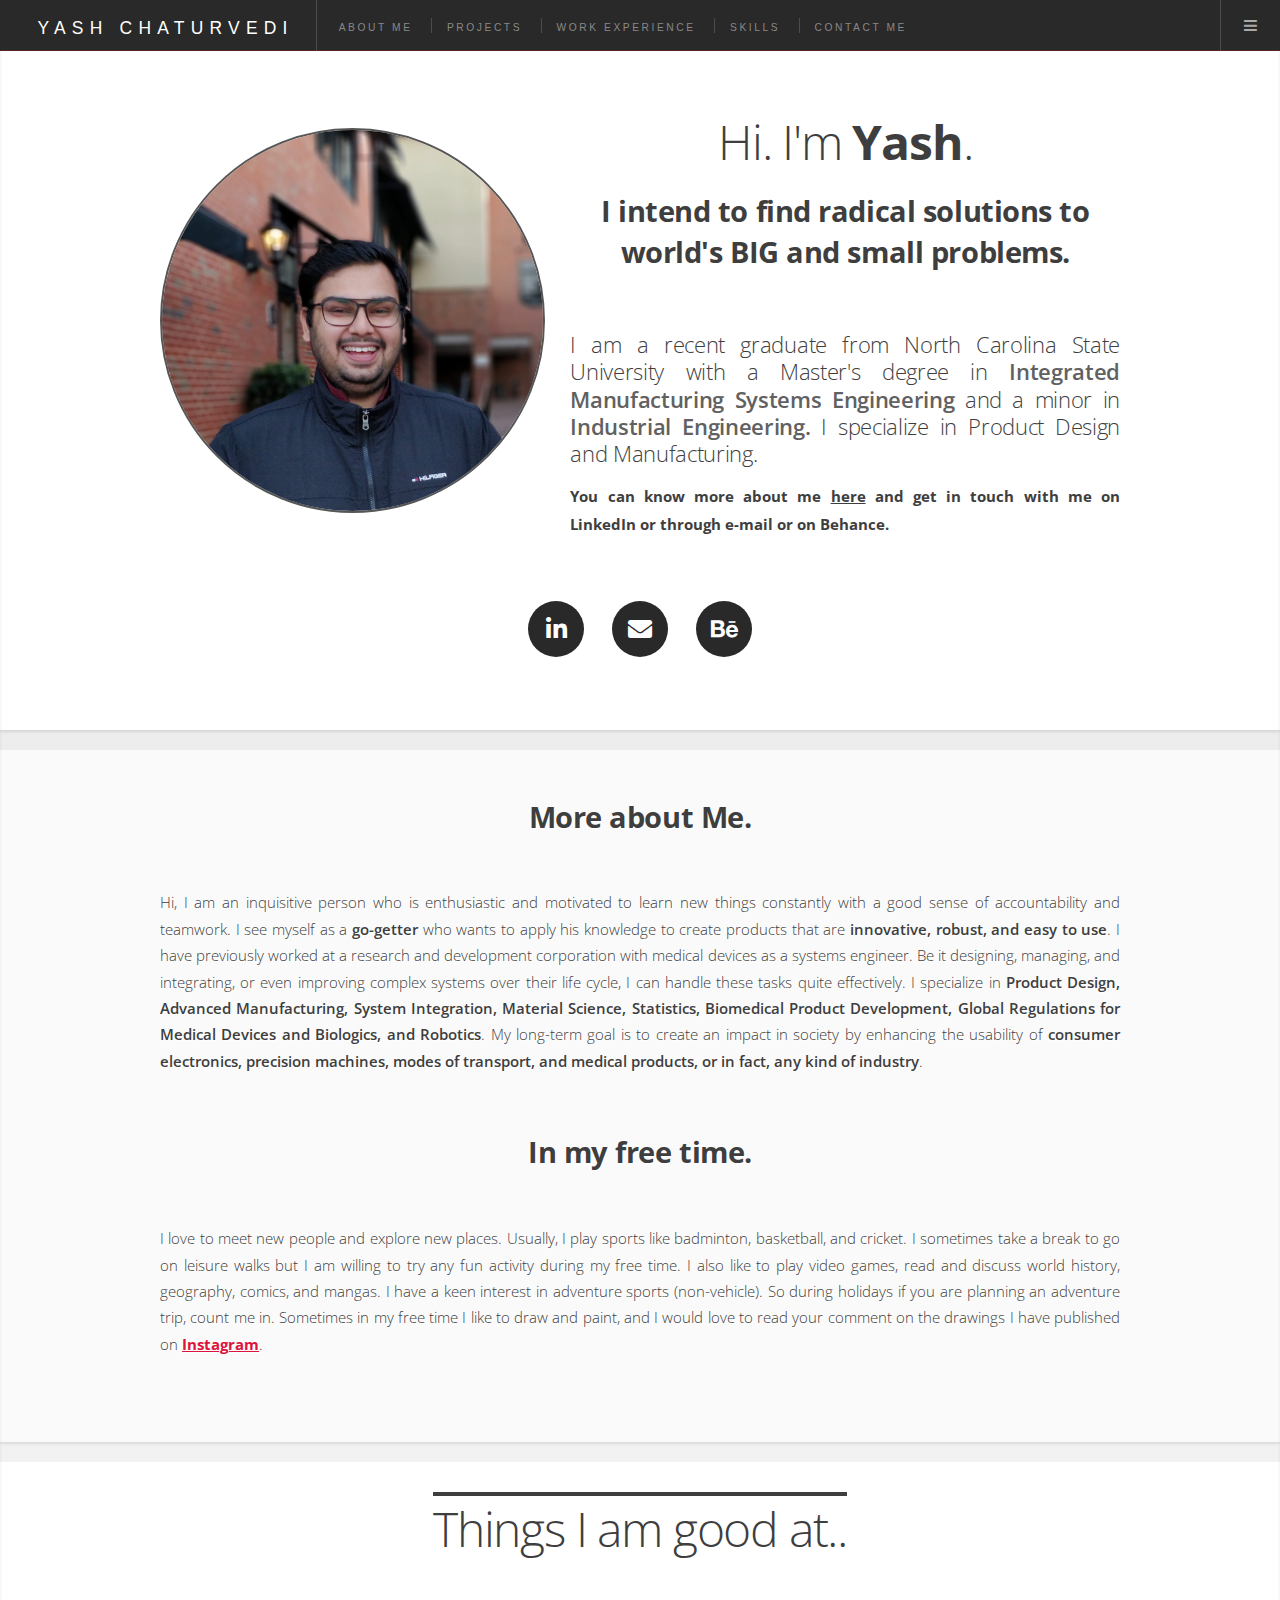
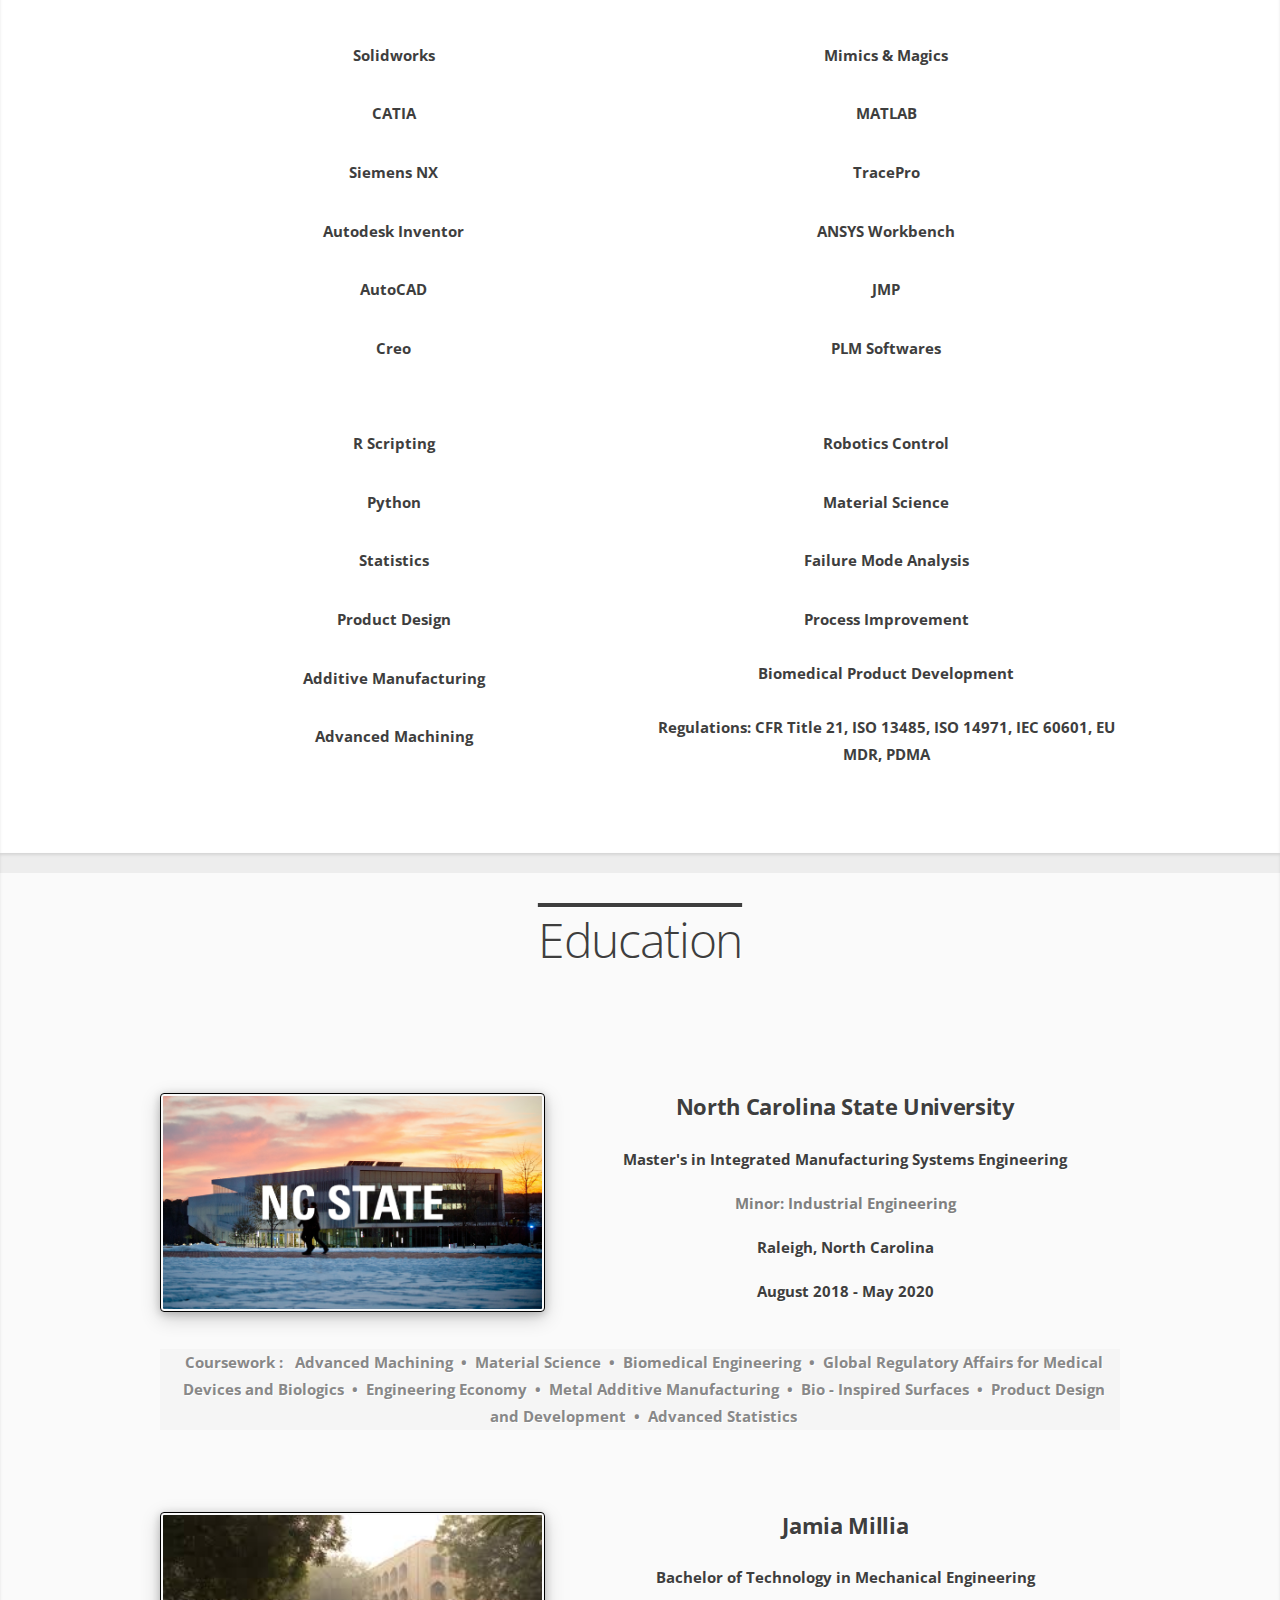
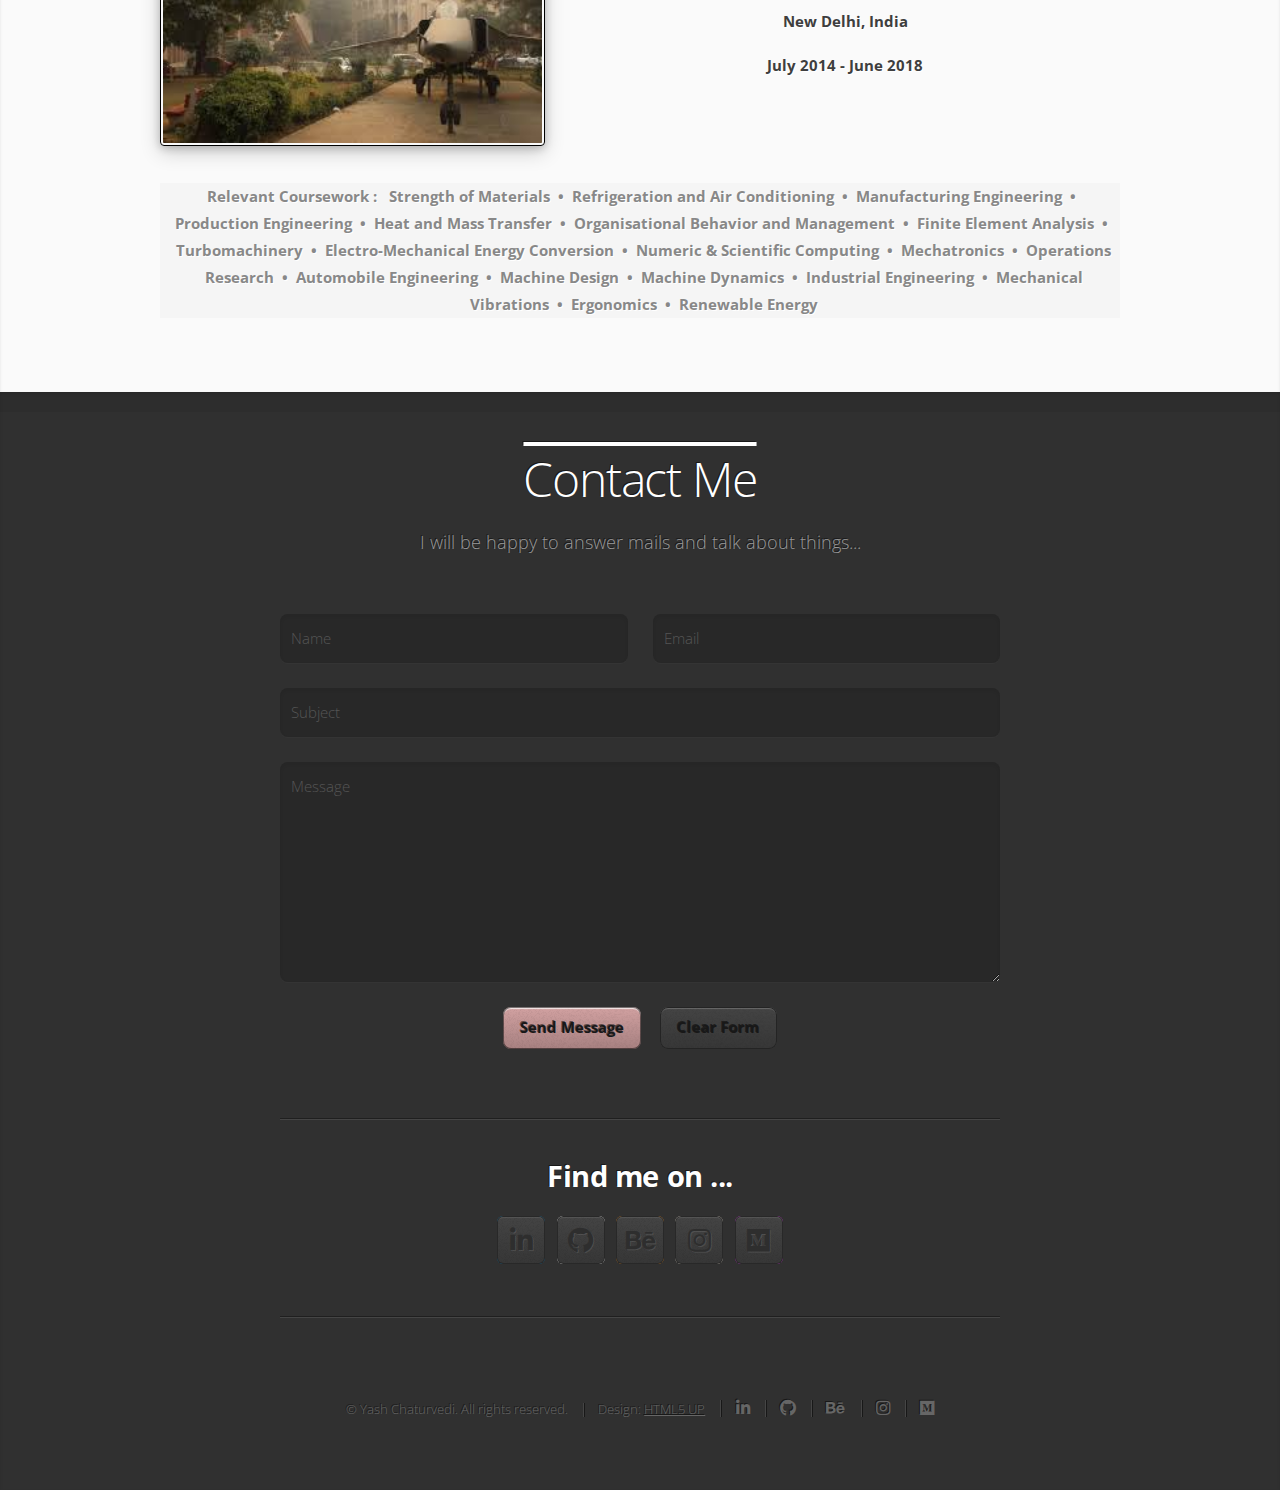
==== index.html @ 668c6bdf "small changes" ====
<!DOCTYPE HTML>
<!--
	Miniport by HTML5 UP
	html5up.net | @ajlkn
	Free for personal and commercial use under the CCA 3.0 license (html5up.net/license)
-->
<html>
<!-- <meta name="viewport" content="width=device-width, initial-scale=1"> -->

<head>
	<title>Yash Chaturvedi</title>
	<meta charset="utf-8" />
	<meta name="viewport" content="width=device-width, initial-scale=1, user-scalable=no" />
	<link rel="stylesheet" href="assets/css/main.css" />
	<link rel="stylesheet" href="assets/css/mystylesheet.css" />
	<link rel="stylesheet" href="https://cdnjs.cloudflare.com/ajax/libs/font-awesome/4.7.0/css/font-awesome.min.css">
	<link rel="stylesheet" href="assets/css/navbar.css">
</head>

<body class="is-preload">

	<header id="header">
		<h1><a href="index.html#top">Yash Chaturvedi</a></h1>
		<nav class="links">
			<ul>
				<li class="active"><a href="index.html#about">About Me</a></li>
				<li><a href="projects.html">Projects</a></li>
				<li><a href="workex.html">Work Experience</a></li>
				<li><a href="index.html#skills">Skills</a></li>
				<li><a href="index.html#contact">Contact Me</a></li>
			</ul>
		</nav>
		<nav class="main">
			<ul>
				<li class="menu">
					<a class="fa-bars" href="#menu">Menu</a>
				</li>
			</ul>
		</nav>
	</header>
	<!-- Menu -->
	<section id="menu">
		<!-- Links -->
		<section>
			<ul class="links">
				<li class="active"><a href="index.html#about" style="color: white; text-decoration: none;">ABOUT ME</a>
				</li>
				<li><a href="projects.html" style="color: white; text-decoration: none;">PROJECTS</a></li>
				<li><a href="workex.html" style="color: white; text-decoration: none;">WORK EXPERIENCE</a></li>
				<li><a href="index.html#skills" style="color: white; text-decoration: none;">SKILLS</a></li>
				<li><a href="index.html#contact" style="color: white; text-decoration: none;">CONTACT ME</a></li>
			</ul>
		</section>
	</section>

	
	

	<!-- Home -->
	<article id="top" class="wrapper style1">
		<div class="container">
			<br><br>
			<div class="row">
				<div class="col-4 col-5-large col-12-medium">
					<span class="image fit"><img src="images/bge.jpg" id="border" alt="" /></span>
				</div>
				<div class="col-8 col-7-large col-12-medium" ALIGN="center">
					<header>
						<h1>Hi. I'm <strong>Yash</strong>.</h1>
						<h2 class="lhe">I intend to find radical solutions to world's BIG and small problems.</h2>
					</header>

					<h3 style="font-weight:200;" ALIGN="justify">I am a recent graduate from North Carolina State
						University with a Master's
						degree in <span style="font-weight: 600; color: rgb(97, 97, 97);">Integrated
							Manufacturing Systems Engineering</span> and a minor in <span
							style="font-weight: 600; color: rgb(97, 97, 97);">Industrial Engineering.</span> I
						specialize in <span>Product Design and Manufacturing</span>.
					</h3>

					<h4 ALIGN="justify">You can know more about me <a class="ul" href="#about">here</a> and get in touch
						with me on
						<a href="https://www.linkedin.com/in/chaturvedi-yash/" target="_blank">LinkedIn</a> or
						through
						<a href="mailto:chaturvedi.y10@gmail.com" target="_blank">e-mail</a> or on <a
							href="https://www.behance.net/mechaclaus">Behance</a>.</h4>

					<br>
				</div>

				<div class="col-12 col-12-large col-12-medium" ALIGN="center">
					<div class="social-icons">
						<a class="social-icon" href="https://www.linkedin.com/in/chaturvedi-yash/" target="_blank"><i
								class="fab fa-linkedin-in"></i></a>
						<a class="social-icon" href="mailto:chaturvedi.y10@gmail.com" target="_blank"><i
								class="fas fa-envelope"></i></a>
						<a class="social-icon" href="https://www.behance.net/mechaclaus" target="_blank"><i
								class="fab fa-behance"></i></a>
					</div>
				</div>
			</div>
		</div>
	</article>

	<!-- About -->
	<article id="about" class="wrapper style2">
		<div class="container">
			<div class="row">

				<div class="col-12 col-12-	large col-12-medium">
					<header>
						<h2 ALIGN="center">More about Me.</h2>
					</header>
					<h4 class="unbold" ALIGN="justify"> Hi, I am an inquisitive person who is enthusiastic and motivated
						to learn new
						things constantly with a good sense of accountability and teamwork. I see myself as a
						<strong>go-getter</strong> who wants to apply his knowledge
						to create products that are <strong>innovative,
							robust, and easy to use</strong>. I have previously worked at a research and development
						corporation
						with medical devices as a systems engineer. Be it designing, managing, and integrating,
						or even improving complex systems over their life cycle, I can handle these tasks quite
						effectively. I specialize in <strong>Product Design, Advanced Manufacturing, System Integration,
							Material Science, Statistics, Biomedical Product Development, Global Regulations for Medical
							Devices and Biologics, and Robotics</strong>. My long-term
						goal is to
						create an impact in society by enhancing the usability of <strong>consumer electronics,
							precision machines, modes of transport, and medical products, or in fact, any kind of
							industry</strong>.</h4>
					<!-- <a href="#work" class="button large scrolly">Learn about what I do</a> -->
					<br></br>
					<header>
						<h2 ALIGN="center">In my free time.</h2>
					</header>
					<h4 class="unbold" ALIGN="justify"> I love to meet new people and explore new places. Usually, I
						play sports like
						badminton, basketball, and cricket. I sometimes take a break to go on leisure walks but I am
						willing to try any fun activity during my free time. I also like to play video games, read
						and discuss world history, geography, comics, and mangas. I have a keen interest in adventure
						sports (non-vehicle). So during holidays if you are planning an adventure trip, count me in.
						Sometimes in my free time I like to draw and paint, and I would love to read your comment on the
						drawings I have published on <a
							style="text-decoration: underline; color: crimson; font-weight: 700;"
							href="https://www.instagram.com/cli.ckd/?igshid=bgmizfk7gujj" target="_blank">
							Instagram</a>.
					</h4>
				</div>
			</div>
		</div>
	</article>


	<!-- Skills -->
	<article id="skills" class="wrapper style1">
		<div class="container">
			<div class="row">

				<div class="col-12 col-12-large col-12-medium" ALIGN="center">
					<header>
						<h1 class="ol" ALIGN="center">Things I am good at..</h1>
					</header>
				</div>


				<div class="col-3 col-6-large col-6-medium" ALIGN="center">
					<h4 id="linehe">
						Solidworks<br>
						CATIA<br>
						Siemens NX<br>
						Autodesk Inventor<br>
						AutoCAD<br>
						Creo<br>
					</h4>
				</div>
				<div class="col-3 col-6-large col-6-medium" ALIGN="center">
					<h4 id="linehe">

						Mimics & Magics<br>
						MATLAB<br>
						TracePro<br>
						ANSYS Workbench<br>
						JMP<br>
						PLM Softwares<br>





					</h4>
				</div>
				<div class="col-3 col-6-large col-6-medium" ALIGN="center">
					<h4 id="linehe">

						R Scripting<br>
						Python<br>
						Statistics<br>
						Product Design<br>
						Additive Manufacturing<br>
						Advanced Machining<br>



					</h4>
				</div>
				<div class="col-3 col-6-large col-6-medium" ALIGN="center">
					<h4 id="linehe">
						Robotics Control<br>
						Material Science<br>

						Failure Mode Analysis<br>
						Process Improvement<br>
					</h4>
					<h4>
						Biomedical Product Development<br>
						<br>
						Regulations: CFR Title 21, ISO 13485, ISO 14971, IEC 60601, EU MDR, PDMA
					</h4>
				</div>
			</div>
		</div>
	</article>



	<!-- Education -->
	<article id="education" class="wrapper style2" ALIGN="center">
		<div class="container">
			<header>
				<h1 class="ol" ALIGN="center">Education</h1>
			</header>

			<br>
			<br>
			<br>
			<div class="row">

				<div class="col-4 col-5-large col-12-medium">
					<span class="image fit"><a href="https://www.imsei.ncsu.edu/" target="_blank"><img
								class="proj_right" src="images/hunt-snow-3840x2160.jpg" alt="" /></a></span>
				</div>
				<div class="col-8 col-7-large col-12-medium">

					<h3>North Carolina State University</h3>
					<h4 class="lheedu">Master's in Integrated Manufacturing Systems Engineering<br>
						<span style="color: gray;">Minor: Industrial Engineering</span> <br>
						Raleigh, North Carolina<br>
						August 2018 - May 2020</h4>
				</div>
				<br></br>
				<div class="col-12 col-12-large col-12-medium">
					<p class="subtech"> Coursework : &nbsp; Advanced Machining &nbsp;&bull;&nbsp; Material Science
						&nbsp;&bull;&nbsp; Biomedical Engineering &nbsp;&bull;&nbsp; Global Regulatory Affairs for
						Medical Devices and Biologics &nbsp;&bull;&nbsp; Engineering Economy &nbsp;&bull;&nbsp; Metal
						Additive Manufacturing &nbsp;&bull;&nbsp; Bio - Inspired Surfaces &nbsp;&bull;&nbsp; Product
						Design and Development &nbsp;&bull;&nbsp; Advanced Statistics </p>
				</div>
				<br></br>

				<br></br>
				<br></br>

				<div class="col-4 col-5-large col-12-medium">
					<span class="image fit"><a href="https://www.jmi.ac.in/mechanical" target="_blank"><img
								class="right_img scale proj_right" src="images/download.jfif" ALIGN="right"
								alt="" /></a></span>
				</div>

				<br>
				<div class="col-8 col-7-large col-12-medium">
					<h3>Jamia Millia</h3>
					<h4 class="lheedu">Bachelor of Technology in Mechanical Engineering<br>
						New Delhi, India<br>
						July 2014 - June 2018</h4>
				</div>

				<br> </br>
				<br> </br>

				<div class="col-12 col-12-large col-12-medium">
					<p class="subtech"> Relevant Coursework : &nbsp; Strength of Materials &nbsp;&bull;&nbsp;
						Refrigeration and Air Conditioning &nbsp;&bull;&nbsp; Manufacturing Engineering
						&nbsp;&bull;&nbsp; Production Engineering &nbsp;&bull;&nbsp; Heat and Mass Transfer
						&nbsp;&bull;&nbsp; Organisational Behavior and Management &nbsp;&bull;&nbsp; Finite Element
						Analysis &nbsp;&bull;&nbsp; Turbomachinery &nbsp;&bull;&nbsp; Electro-Mechanical Energy
						Conversion &nbsp;&bull;&nbsp; Numeric & Scientific Computing &nbsp;&bull;&nbsp; Mechatronics
						&nbsp;&bull;&nbsp; Operations Research &nbsp;&bull;&nbsp; Automobile Engineering
						&nbsp;&bull;&nbsp; Machine Design &nbsp;&bull;&nbsp; Machine Dynamics &nbsp;&bull;&nbsp;
						Industrial Engineering &nbsp;&bull;&nbsp; Mechanical Vibrations &nbsp;&bull;&nbsp; Ergonomics
						&nbsp;&bull;&nbsp; Renewable Energy</p>
				</div>
			</div>
		</div>
		</div>
	</article>





	<!-- Contact -->
	<article id="contact" class="wrapper style4">
		<div class="container medium">
			<header>
				<h1 class="ol" ALIGN="center">Contact Me</h1>
				<p ALIGN="center">I will be happy to answer mails and talk about things...</p>
			</header>
			<div class="row">
				<div class="col-12">
					<form method="post" action="#">
						<div class="row">
							<div class="col-6 col-12-small">
								<input type="text" name="name" id="name" placeholder="Name" />
							</div>
							<div class="col-6 col-12-small">
								<input type="text" name="email" id="email" placeholder="Email" />
							</div>
							<div class="col-12">
								<input type="text" name="subject" id="subject" placeholder="Subject" />
							</div>
							<div class="col-12">
								<textarea name="message" id="message" placeholder="Message"></textarea>
							</div>
							<div class="col-12">
								<ul class="actions" ALIGN="center">
									<li><input type="submit" value="Send Message" /></li>
									<li><input type="reset" value="Clear Form" class="alt" /></li>
								</ul>
							</div>
						</div>
					</form>
				</div>
				<div class="col-12">
					<hr />
					<h2 ALIGN="center">Find me on ...</h2>
					<ul class="social" ALIGN="center">
						<li><a href="https://www.linkedin.com/in/chaturvedi-yash/" target="_blank"
								class="icon brands fa-linkedin-in"><span class="label">LinkedIn</span></a></li>
						<li><a href="https://github.com/yash1001" target="_blank" class="icon brands fa-github"><span
									class="label">Github</span></a></li>
						<li><a href="https://www.behance.net/mechaclaus" target="_blank"
								class="icon brands fa-behance"><span class="label">Behance</span></a></li>
						<li><a href="https://www.instagram.com/cli.ckd/?igshid=bgmizfk7gujj" target="_blank"
								class="icon brands fa-instagram"><span class="label">Instagram</span></a></li>
						<li><a href="https://medium.com/@yash.chat10" target="_blank"
								class="icon brands fa-medium"><span class="label">Medium</span></a></li>
					</ul>
					<hr />
				</div>
			</div>
			<footer>
				<ul id="copyright" ALIGN="center">
					<li>&copy; Yash Chaturvedi. All rights reserved.</li>
					<li>Design: <a href="http://html5up.net">HTML5 UP</a></li>
					<li><a href="https://www.linkedin.com/in/chaturvedi-yash/" target="_blank"
							class="icon brands fa-linkedin-in"><span class="label">LinkedIn</span></a></li>
					<li><a href="https://github.com/yash1001" target="_blank" class="icon brands fa-github"><span
								class="label">Github</span></a></li>
					<li><a href="https://www.behance.net/mechaclaus" target="_blank"
							class="icon brands fa-behance"><span class="label">Behance</span></a></li>
					<li><a href="https://www.instagram.com/cli.ckd/?igshid=bgmizfk7gujj" target="_blank"
							class="icon brands fa-instagram"><span class="label">Instagram</span></a></li>
					<li><a href="https://medium.com/@yash.chat10" target="_blank" class="icon brands fa-medium"><span
								class="label">Medium</span></a></li>
				</ul>
			</footer>
		</div>
	</article>

	<!-- Scripts -->

	<script src="assets/js/jquery.min.js"></script>
	<script src="assets/js/jquery.scrolly.min.js"></script>
	<script src="assets/js/browser.min.js"></script>
	<script src="assets/js/breakpoints.min.js"></script>
	<script src="assets/js/util.js"></script>
	<script src="assets/js/main.js"></script>
	<script type="text/javascript" src="assets/js/navbar.js"></script>

</body>

</html>
---- assets/css/main.css ----
@import url("https://fonts.googleapis.com/css?family=Open+Sans:300,300italic,600,600italic,700");
@import url("fontawesome-all.min.css");

/*
	Miniport by HTML5 UP
	html5up.net | @ajlkn
	Free for personal and commercial use under the CCA 3.0 license (html5up.net/license)
*/

html, body, div, span, applet, object,
iframe, h1, h2, h3, h4, h5, h6, h7, p, blockquote,
pre, a, abbr, acronym, address, big, cite,
code, del, dfn, em, img, ins, kbd, q, s, samp,
small, strike, strong, sub, sup, tt, var, b,
u, i, center, dl, dt, dd, ol, ul, li, fieldset,
form, label, legend, table, caption, tbody,
tfoot, thead, tr, th, td, article, aside,
canvas, details, embed, figure, figcaption,
footer, header, hgroup, menu, nav, output, ruby,
section, summary, time, mark, audio, video {
	margin: 0;
	padding: 0;
	border: 0;
	font-size: 100%;
	font: inherit;
	vertical-align: baseline;}

article, aside, details, figcaption, figure,
footer, header, hgroup, menu, nav, section {
	display: block;}

body {
	line-height: 1;
}

ol, ul {
	list-style: none;
}

blockquote, q {
	quotes: none;
}

	blockquote:before, blockquote:after, q:before, q:after {
		content: '';
		content: none;
	}

table {
	border-collapse: collapse;
	border-spacing: 0;
}

body {
	-webkit-text-size-adjust: none;
}

mark {
	background-color: transparent;
	color: inherit;
}

input::-moz-focus-inner {
	border: 0;
	padding: 0;
}

input, select, textarea {
	-moz-appearance: none;
	-webkit-appearance: none;
	-ms-appearance: none;
	appearance: none;
}

/* Basic */

	html {
		box-sizing: border-box;
	}

	*, *:before, *:after {
		box-sizing: inherit;
	}

	body {
		padding-top: 0px;
	}

		body.is-preload *, body.is-preload *:before, body.is-preload *:after {
			-moz-animation: none !important;
			-webkit-animation: none !important;
			-ms-animation: none !important;
			animation: none !important;
			-moz-transition: none !important;
			-webkit-transition: none !important;
			-ms-transition: none !important;
			transition: none !important;
		}

	body, input, textarea, select {
		font-family: 'Open Sans', sans-serif;
		line-height: 1.85em;
		color: #888;
		font-weight: 300;
		font-size: 13pt;
	}

	a {
		-moz-transition: color .2s ease-in-out;
		-webkit-transition: color .2s ease-in-out;
		-ms-transition: color .2s ease-in-out;
		transition: color .2s ease-in-out;
		color: #43B3E0;
		text-decoration: underline;
	}

		a:hover {
			color: #43bff0 !important;
		}

		a img {
			border: 0;
		}

	b, strong {
		font-weight: 600;
		color: #3e3e3e;
	}

	i, em {
		font-style: italic;
	}

	sub {
		position: relative;
		top: 0.5em;
		font-size: 0.8em;
	}

	sup {
		position: relative;
		top: -0.5em;
		font-size: 0.8em;
	}

	blockquote {
		border-left: solid 0.75em #eee;
		padding: 1em 0 1em 1.5em;
		font-style: italic;
	}

	h1, h2, h3, h4, h5, h6 {
		color: #3e3e3e;
		margin: 0 0 0.75em 0;
	}

	h1 a, h2 a, h3 a, h4 a, h5 a, h6 a {
		text-decoration: none;
		color: inherit;
	}

	h2, h3, h4, h5, h6 {
		font-weight: 700;
	}

	h1 {
		font-size: 3.25em;
		letter-spacing: -0.025em;
		font-weight: 300;
	}

		h1 strong {
			font-weight: 700;
		}

	h2 {
		font-size: 2em;
		letter-spacing: -0.015em;
	}

	h3 {
		font-size: 1.5em;
		letter-spacing: -0.015em;
	}

	em, i {
		font-style: italic;
	}

	br.clear {
		clear: both;
	}

	hr {
		border: 0;
		border-top: solid 1px #444;
		border-top-color: rgba(0, 0, 0, 0.35);
		box-shadow: 0px 1px 0px 0px rgba(255, 255, 255, 0.1);
		height: 1px;
		margin: 3em 0;
	}

	p, ul, ol, dl, table {
		margin-bottom: 2em;
	}

	header {
		margin: 0 0 3em 0;
	}

		header > p {
			font-size: 1.25em;
			margin: 0;
		}

	footer {
		margin: 3em 0 0 0;
	}

		footer > p {
			font-size: 1.25em;
		}

/* Container */

	.container {
		margin: 0 auto;
		max-width: calc(100% - 50px);
		width: 1200px;
	}

		.container.medium {
			width: 900px;
		}

		@media screen and (max-width: 1680px) {

			.container {
				width: 1200px;
			}

				.container.medium {
					width: 900px;
				}

		}

		@media screen and (max-width: 1280px) {

			.container {
				width: 960px;
			}

				.container.medium {
					width: 720px;
				}

		}

		@media screen and (max-width: 980px) {

			.container {
				width: 100%;
			}

				.container.medium {
					width: 75%;
				}

		}

		@media screen and (max-width: 736px) {

			.container {
				width: 100%;
				max-width: calc(100% - 30px);
			}

				.container.medium {
					width: 100%;
				}

		}

/* Row */

	.row {
		display: flex;
		flex-wrap: wrap;
		box-sizing: border-box;
		align-items: stretch;
	}

		.row > * {
			box-sizing: border-box;
		}

		.row.gtr-uniform > * > :last-child {
			margin-bottom: 0;
		}

		.row.aln-left {
			justify-content: flex-start;
		}

		.row.aln-center {
			justify-content: center;
		}

		.row.aln-right {
			justify-content: flex-end;
		}

		.row.aln-top {
			align-items: flex-start;
		}

		.row.aln-middle {
			align-items: center;
		}

		.row.aln-bottom {
			align-items: flex-end;
		}

		.row > .imp {
			order: -1;
		}

		.row > .col-1 {
			width: 8.33333%;
		}

		.row > .off-1 {
			margin-left: 8.33333%;
		}

		.row > .col-2 {
			width: 16.66667%;
		}

		.row > .off-2 {
			margin-left: 16.66667%;
		}

		.row > .col-3 {
			width: 25%;
		}

		.row > .off-3 {
			margin-left: 25%;
		}

		.row > .col-4 {
			width: 33.33333%;
		}

		.row > .off-4 {
			margin-left: 33.33333%;
		}

		.row > .col-5 {
			width: 41.66667%;
		}

		.row > .off-5 {
			margin-left: 41.66667%;
		}

		.row > .col-6 {
			width: 50%;
		}

		.row > .off-6 {
			margin-left: 50%;
		}

		.row > .col-7 {
			width: 58.33333%;
		}

		.row > .off-7 {
			margin-left: 58.33333%;
		}

		.row > .col-8 {
			width: 66.66667%;
		}

		.row > .off-8 {
			margin-left: 66.66667%;
		}

		.row > .col-9 {
			width: 75%;
		}

		.row > .off-9 {
			margin-left: 75%;
		}

		.row > .col-10 {
			width: 83.33333%;
		}

		.row > .off-10 {
			margin-left: 83.33333%;
		}

		.row > .col-11 {
			width: 91.66667%;
		}

		.row > .off-11 {
			margin-left: 91.66667%;
		}

		.row > .col-12 {
			width: 100%;
		}
		

		.row > .off-12 {
			margin-left: 100%;
		}

		.row.gtr-0 {
			margin-top: 0px;
			margin-left: 0px;
		}

			.row.gtr-0 > * {
				padding: 0px 0 0 0px;
			}

			.row.gtr-0.gtr-uniform {
				margin-top: 0px;
			}

				.row.gtr-0.gtr-uniform > * {
					padding-top: 0px;
				}

		.row.gtr-25 {
			margin-top: -6.25px;
			margin-left: -6.25px;
		}

			.row.gtr-25 > * {
				padding: 6.25px 0 0 6.25px;
			}

			.row.gtr-25.gtr-uniform {
				margin-top: -6.25px;
			}

				.row.gtr-25.gtr-uniform > * {
					padding-top: 6.25px;
				}

		.row.gtr-50 {
			margin-top: -12.5px;
			margin-left: -12.5px;
		}

			.row.gtr-50 > * {
				padding: 12.5px 0 0 12.5px;
			}

			.row.gtr-50.gtr-uniform {
				margin-top: -12.5px;
			}

				.row.gtr-50.gtr-uniform > * {
					padding-top: 12.5px;
				}

		.row {
			margin-top: -25px;
			margin-left: -25px;
		}

			.row > * {
				padding: 25px 0 0 25px;
			}

			.row.gtr-uniform {
				margin-top: -25px;
			}

				.row.gtr-uniform > * {
					padding-top: 25px;
				}

		.row.gtr-150 {
			margin-top: -37.5px;
			margin-left: -37.5px;
		}

			.row.gtr-150 > * {
				padding: 37.5px 0 0 37.5px;
			}

			.row.gtr-150.gtr-uniform {
				margin-top: -37.5px;
			}

				.row.gtr-150.gtr-uniform > * {
					padding-top: 37.5px;
				}

		.row.gtr-200 {
			margin-top: -50px;
			margin-left: -50px;
		}

			.row.gtr-200 > * {
				padding: 50px 0 0 50px;
			}

			.row.gtr-200.gtr-uniform {
				margin-top: -50px;
			}

				.row.gtr-200.gtr-uniform > * {
					padding-top: 50px;
				}

		@media screen and (max-width: 1680px) {

			.row {
				display: flex;
				flex-wrap: wrap;
				box-sizing: border-box;
				align-items: stretch;
			}

				.row > * {
					box-sizing: border-box;
				}

				.row.gtr-uniform > * > :last-child {
					margin-bottom: 0;
				}

				.row.aln-left {
					justify-content: flex-start;
				}

				.row.aln-center {
					justify-content: center;
				}

				.row.aln-right {
					justify-content: flex-end;
				}

				.row.aln-top {
					align-items: flex-start;
				}

				.row.aln-middle {
					align-items: center;
				}

				.row.aln-bottom {
					align-items: flex-end;
				}

				.row > .imp-xlarge {
					order: -1;
				}

				.row > .col-1-xlarge {
					width: 8.33333%;
				}

				.row > .off-1-xlarge {
					margin-left: 8.33333%;
				}

				.row > .col-2-xlarge {
					width: 16.66667%;
				}

				.row > .off-2-xlarge {
					margin-left: 16.66667%;
				}

				.row > .col-3-xlarge {
					width: 25%;
				}

				.row > .off-3-xlarge {
					margin-left: 25%;
				}

				.row > .col-4-xlarge {
					width: 33.33333%;
				}

				.row > .off-4-xlarge {
					margin-left: 33.33333%;
				}

				.row > .col-5-xlarge {
					width: 41.66667%;
				}

				.row > .off-5-xlarge {
					margin-left: 41.66667%;
				}

				.row > .col-6-xlarge {
					width: 50%;
				}

				.row > .off-6-xlarge {
					margin-left: 50%;
				}

				.row > .col-7-xlarge {
					width: 58.33333%;
				}

				.row > .off-7-xlarge {
					margin-left: 58.33333%;
				}

				.row > .col-8-xlarge {
					width: 66.66667%;
				}

				.row > .off-8-xlarge {
					margin-left: 66.66667%;
				}

				.row > .col-9-xlarge {
					width: 75%;
				}

				.row > .off-9-xlarge {
					margin-left: 75%;
				}

				.row > .col-10-xlarge {
					width: 83.33333%;
				}

				.row > .off-10-xlarge {
					margin-left: 83.33333%;
				}

				.row > .col-11-xlarge {
					width: 91.66667%;
				}

				.row > .off-11-xlarge {
					margin-left: 91.66667%;
				}

				.row > .col-12-xlarge {
					width: 100%;
				}

				.row > .off-12-xlarge {
					margin-left: 100%;
				}

				.row.gtr-0 {
					margin-top: 0px;
					margin-left: 0px;
				}

					.row.gtr-0 > * {
						padding: 0px 0 0 0px;
					}

					.row.gtr-0.gtr-uniform {
						margin-top: 0px;
					}

						.row.gtr-0.gtr-uniform > * {
							padding-top: 0px;
						}

				.row.gtr-25 {
					margin-top: -6.25px;
					margin-left: -6.25px;
				}

					.row.gtr-25 > * {
						padding: 6.25px 0 0 6.25px;
					}

					.row.gtr-25.gtr-uniform {
						margin-top: -6.25px;
					}

						.row.gtr-25.gtr-uniform > * {
							padding-top: 6.25px;
						}

				.row.gtr-50 {
					margin-top: -12.5px;
					margin-left: -12.5px;
				}

					.row.gtr-50 > * {
						padding: 12.5px 0 0 12.5px;
					}

					.row.gtr-50.gtr-uniform {
						margin-top: -12.5px;
					}

						.row.gtr-50.gtr-uniform > * {
							padding-top: 12.5px;
						}

				.row {
					margin-top: -25px;
					margin-left: -25px;
				}

					.row > * {
						padding: 25px 0 0 25px;
					}

					.row.gtr-uniform {
						margin-top: -25px;
					}

						.row.gtr-uniform > * {
							padding-top: 25px;
						}

				.row.gtr-150 {
					margin-top: -37.5px;
					margin-left: -37.5px;
				}

					.row.gtr-150 > * {
						padding: 37.5px 0 0 37.5px;
					}

					.row.gtr-150.gtr-uniform {
						margin-top: -37.5px;
					}

						.row.gtr-150.gtr-uniform > * {
							padding-top: 37.5px;
						}

				.row.gtr-200 {
					margin-top: -50px;
					margin-left: -50px;
				}

					.row.gtr-200 > * {
						padding: 50px 0 0 50px;
					}

					.row.gtr-200.gtr-uniform {
						margin-top: -50px;
					}

						.row.gtr-200.gtr-uniform > * {
							padding-top: 50px;
						}

		}

		@media screen and (max-width: 1280px) {

			.row {
				display: flex;
				flex-wrap: wrap;
				box-sizing: border-box;
				align-items: stretch;
			}

				.row > * {
					box-sizing: border-box;
				}

				.row.gtr-uniform > * > :last-child {
					margin-bottom: 0;
				}

				.row.aln-left {
					justify-content: flex-start;
				}

				.row.aln-center {
					justify-content: center;
				}

				.row.aln-right {
					justify-content: flex-end;
				}

				.row.aln-top {
					align-items: flex-start;
				}

				.row.aln-middle {
					align-items: center;
				}

				.row.aln-bottom {
					align-items: flex-end;
				}

				.row > .imp-large {
					order: -1;
				}

				.row > .col-1-large {
					width: 8.33333%;
				}

				.row > .off-1-large {
					margin-left: 8.33333%;
				}

				.row > .col-2-large {
					width: 16.66667%;
				}

				.row > .off-2-large {
					margin-left: 16.66667%;
				}

				.row > .col-3-large {
					width: 25%;
				}

				.row > .off-3-large {
					margin-left: 25%;
				}

				.row > .col-4-large {
					width: 33.33333%;
				}

				.row > .off-4-large {
					margin-left: 33.33333%;
				}

				.row > .col-5-large {
					width: 41.66667%;
				}

				.row > .off-5-large {
					margin-left: 41.66667%;
				}

				.row > .col-6-large {
					width: 50%;
				}

				.row > .off-6-large {
					margin-left: 50%;
				}

				.row > .col-7-large {
					width: 58.33333%;
				}

				.row > .off-7-large {
					margin-left: 58.33333%;
				}

				.row > .col-8-large {
					width: 66.66667%;
				}

				.row > .off-8-large {
					margin-left: 66.66667%;
				}

				.row > .col-9-large {
					width: 75%;
				}

				.row > .off-9-large {
					margin-left: 75%;
				}

				.row > .col-10-large {
					width: 83.33333%;
				}

				.row > .off-10-large {
					margin-left: 83.33333%;
				}

				.row > .col-11-large {
					width: 91.66667%;
				}

				.row > .off-11-large {
					margin-left: 91.66667%;
				}

				.row > .col-12-large {
					width: 100%;
				}

				.row > .off-12-large {
					margin-left: 100%;
				}

				.row.gtr-0 {
					margin-top: 0px;
					margin-left: 0px;
				}

					.row.gtr-0 > * {
						padding: 0px 0 0 0px;
					}

					.row.gtr-0.gtr-uniform {
						margin-top: 0px;
					}

						.row.gtr-0.gtr-uniform > * {
							padding-top: 0px;
						}

				.row.gtr-25 {
					margin-top: -6.25px;
					margin-left: -6.25px;
				}

					.row.gtr-25 > * {
						padding: 6.25px 0 0 6.25px;
					}

					.row.gtr-25.gtr-uniform {
						margin-top: -6.25px;
					}

						.row.gtr-25.gtr-uniform > * {
							padding-top: 6.25px;
						}

				.row.gtr-50 {
					margin-top: -12.5px;
					margin-left: -12.5px;
				}

					.row.gtr-50 > * {
						padding: 12.5px 0 0 12.5px;
					}

					.row.gtr-50.gtr-uniform {
						margin-top: -12.5px;
					}

						.row.gtr-50.gtr-uniform > * {
							padding-top: 12.5px;
						}

				.row {
					margin-top: -25px;
					margin-left: -25px;
				}

					.row > * {
						padding: 25px 0 0 25px;
					}

					.row.gtr-uniform {
						margin-top: -25px;
					}

						.row.gtr-uniform > * {
							padding-top: 25px;
						}

				.row.gtr-150 {
					margin-top: -37.5px;
					margin-left: -37.5px;
				}

					.row.gtr-150 > * {
						padding: 37.5px 0 0 37.5px;
					}

					.row.gtr-150.gtr-uniform {
						margin-top: -37.5px;
					}

						.row.gtr-150.gtr-uniform > * {
							padding-top: 37.5px;
						}

				.row.gtr-200 {
					margin-top: -50px;
					margin-left: -50px;
				}

					.row.gtr-200 > * {
						padding: 50px 0 0 50px;
					}

					.row.gtr-200.gtr-uniform {
						margin-top: -50px;
					}

						.row.gtr-200.gtr-uniform > * {
							padding-top: 50px;
						}

		}

		@media screen and (max-width: 980px) {

			.row {
				display: flex;
				flex-wrap: wrap;
				box-sizing: border-box;
				align-items: stretch;
			}

				.row > * {
					box-sizing: border-box;
				}

				.row.gtr-uniform > * > :last-child {
					margin-bottom: 0;
				}

				.row.aln-left {
					justify-content: flex-start;
				}

				.row.aln-center {
					justify-content: center;
				}

				.row.aln-right {
					justify-content: flex-end;
				}

				.row.aln-top {
					align-items: flex-start;
				}

				.row.aln-middle {
					align-items: center;
				}

				.row.aln-bottom {
					align-items: flex-end;
				}

				.row > .imp-medium {
					order: -1;
				}

				.row > .col-1-medium {
					width: 8.33333%;
				}

				.row > .off-1-medium {
					margin-left: 8.33333%;
				}

				.row > .col-2-medium {
					width: 16.66667%;
				}

				.row > .off-2-medium {
					margin-left: 16.66667%;
				}

				.row > .col-3-medium {
					width: 25%;
				}

				.row > .off-3-medium {
					margin-left: 25%;
				}

				.row > .col-4-medium {
					width: 33.33333%;
				}

				.row > .off-4-medium {
					margin-left: 33.33333%;
				}

				.row > .col-5-medium {
					width: 41.66667%;
				}

				.row > .off-5-medium {
					margin-left: 41.66667%;
				}

				.row > .col-6-medium {
					width: 50%;
				}

				.row > .off-6-medium {
					margin-left: 50%;
				}

				.row > .col-7-medium {
					width: 58.33333%;
				}

				.row > .off-7-medium {
					margin-left: 58.33333%;
				}

				.row > .col-8-medium {
					width: 66.66667%;
				}

				.row > .off-8-medium {
					margin-left: 66.66667%;
				}

				.row > .col-9-medium {
					width: 75%;
				}

				.row > .off-9-medium {
					margin-left: 75%;
				}

				.row > .col-10-medium {
					width: 83.33333%;
				}

				.row > .off-10-medium {
					margin-left: 83.33333%;
				}

				.row > .col-11-medium {
					width: 91.66667%;
				}

				.row > .off-11-medium {
					margin-left: 91.66667%;
				}

				.row > .col-12-medium {
					width: 100%;
				}

				.row > .off-12-medium {
					margin-left: 100%;
				}

				.row.gtr-0 {
					margin-top: 0px;
					margin-left: 0px;
				}

					.row.gtr-0 > * {
						padding: 0px 0 0 0px;
					}

					.row.gtr-0.gtr-uniform {
						margin-top: 0px;
					}

						.row.gtr-0.gtr-uniform > * {
							padding-top: 0px;
						}

				.row.gtr-25 {
					margin-top: -6.25px;
					margin-left: -6.25px;
				}

					.row.gtr-25 > * {
						padding: 6.25px 0 0 6.25px;
					}

					.row.gtr-25.gtr-uniform {
						margin-top: -6.25px;
					}

						.row.gtr-25.gtr-uniform > * {
							padding-top: 6.25px;
						}

				.row.gtr-50 {
					margin-top: -12.5px;
					margin-left: -12.5px;
				}

					.row.gtr-50 > * {
						padding: 12.5px 0 0 12.5px;
					}

					.row.gtr-50.gtr-uniform {
						margin-top: -12.5px;
					}

						.row.gtr-50.gtr-uniform > * {
							padding-top: 12.5px;
						}

				.row {
					margin-top: -25px;
					margin-left: -25px;
				}

					.row > * {
						padding: 25px 0 0 25px;
					}

					.row.gtr-uniform {
						margin-top: -25px;
					}

						.row.gtr-uniform > * {
							padding-top: 25px;
						}

				.row.gtr-150 {
					margin-top: -37.5px;
					margin-left: -37.5px;
				}

					.row.gtr-150 > * {
						padding: 37.5px 0 0 37.5px;
					}

					.row.gtr-150.gtr-uniform {
						margin-top: -37.5px;
					}

						.row.gtr-150.gtr-uniform > * {
							padding-top: 37.5px;
						}

				.row.gtr-200 {
					margin-top: -50px;
					margin-left: -50px;
				}

					.row.gtr-200 > * {
						padding: 50px 0 0 50px;
					}

					.row.gtr-200.gtr-uniform {
						margin-top: -50px;
					}

						.row.gtr-200.gtr-uniform > * {
							padding-top: 50px;
						}

		}

		@media screen and (max-width: 736px) {

			.row {
				display: flex;
				flex-wrap: wrap;
				box-sizing: border-box;
				align-items: stretch;
			}

				.row > * {
					box-sizing: border-box;
				}

				.row.gtr-uniform > * > :last-child {
					margin-bottom: 0;
				}

				.row.aln-left {
					justify-content: flex-start;
				}

				.row.aln-center {
					justify-content: center;
				}

				.row.aln-right {
					justify-content: flex-end;
				}

				.row.aln-top {
					align-items: flex-start;
				}

				.row.aln-middle {
					align-items: center;
				}

				.row.aln-bottom {
					align-items: flex-end;
				}

				.row > .imp-small {
					order: -1;
				}

				.row > .col-1-small {
					width: 8.33333%;
				}

				.row > .off-1-small {
					margin-left: 8.33333%;
				}

				.row > .col-2-small {
					width: 16.66667%;
				}

				.row > .off-2-small {
					margin-left: 16.66667%;
				}

				.row > .col-3-small {
					width: 25%;
				}

				.row > .off-3-small {
					margin-left: 25%;
				}

				.row > .col-4-small {
					width: 33.33333%;
				}

				.row > .off-4-small {
					margin-left: 33.33333%;
				}

				.row > .col-5-small {
					width: 41.66667%;
				}

				.row > .off-5-small {
					margin-left: 41.66667%;
				}

				.row > .col-6-small {
					width: 50%;
				}

				.row > .off-6-small {
					margin-left: 50%;
				}

				.row > .col-7-small {
					width: 58.33333%;
				}

				.row > .off-7-small {
					margin-left: 58.33333%;
				}

				.row > .col-8-small {
					width: 66.66667%;
				}

				.row > .off-8-small {
					margin-left: 66.66667%;
				}

				.row > .col-9-small {
					width: 75%;
				}

				.row > .off-9-small {
					margin-left: 75%;
				}

				.row > .col-10-small {
					width: 83.33333%;
				}

				.row > .off-10-small {
					margin-left: 83.33333%;
				}

				.row > .col-11-small {
					width: 91.66667%;
				}

				.row > .off-11-small {
					margin-left: 91.66667%;
				}

				.row > .col-12-small {
					width: 100%;
				}

				.row > .off-12-small {
					margin-left: 100%;
				}

				.row.gtr-0 {
					margin-top: 0px;
					margin-left: 0px;
				}

					.row.gtr-0 > * {
						padding: 0px 0 0 0px;
					}

					.row.gtr-0.gtr-uniform {
						margin-top: 0px;
					}

						.row.gtr-0.gtr-uniform > * {
							padding-top: 0px;
						}

				.row.gtr-25 {
					margin-top: -3.75px;
					margin-left: -3.75px;
				}

					.row.gtr-25 > * {
						padding: 3.75px 0 0 3.75px;
					}

					.row.gtr-25.gtr-uniform {
						margin-top: -3.75px;
					}

						.row.gtr-25.gtr-uniform > * {
							padding-top: 3.75px;
						}

				.row.gtr-50 {
					margin-top: -7.5px;
					margin-left: -7.5px;
				}

					.row.gtr-50 > * {
						padding: 7.5px 0 0 7.5px;
					}

					.row.gtr-50.gtr-uniform {
						margin-top: -7.5px;
					}

						.row.gtr-50.gtr-uniform > * {
							padding-top: 7.5px;
						}

				.row {
					margin-top: -15px;
					margin-left: -15px;
				}

					.row > * {
						padding: 15px 0 0 15px;
					}

					.row.gtr-uniform {
						margin-top: -15px;
					}

						.row.gtr-uniform > * {
							padding-top: 15px;
						}

				.row.gtr-150 {
					margin-top: -22.5px;
					margin-left: -22.5px;
				}

					.row.gtr-150 > * {
						padding: 22.5px 0 0 22.5px;
					}

					.row.gtr-150.gtr-uniform {
						margin-top: -22.5px;
					}

						.row.gtr-150.gtr-uniform > * {
							padding-top: 22.5px;
						}

				.row.gtr-200 {
					margin-top: -30px;
					margin-left: -30px;
				}

					.row.gtr-200 > * {
						padding: 30px 0 0 30px;
					}

					.row.gtr-200.gtr-uniform {
						margin-top: -30px;
					}

						.row.gtr-200.gtr-uniform > * {
							padding-top: 30px;
						}

		}

/* Form */

	form label {
		color: #3e3e3e;
		font-weight: 700;
		display: block;
		margin: 0 0 0.5em 0;
	}

	form input[type=text],
	form input[type=email],
	form input[type=password],
	form select,
	form textarea {
		-moz-transition: background .2s ease-in-out, box-shadow .2s ease-in-out;
		-webkit-transition: background .2s ease-in-out, box-shadow .2s ease-in-out;
		-ms-transition: background .2s ease-in-out, box-shadow .2s ease-in-out;
		transition: background .2s ease-in-out, box-shadow .2s ease-in-out;
		-webkit-appearance: none;
		display: block;
		border: 0;
		padding: 0.75em;
		font-size: 1em;
		border-radius: 8px;
		border: solid 1px #ddd;
		background: #fff;
		color: #bbb;
		box-shadow: inset 0px 2px 3px 1px rgba(0, 0, 0, 0.05), 0px 1px 0px 0px rgba(255, 255, 255, 0.025);
		width: 100%;
	}

		form input[type=text]:focus,
		form input[type=email]:focus,
		form input[type=password]:focus,
		form select:focus,
		form textarea:focus {
			background: #fafafa;
			box-shadow: inset 0px 2px 5px 0px rgba(0, 0, 0, 0.05), 0px 1px 0px 0px rgba(255, 255, 255, 0.025), inset 0px 0px 2px 1px #43bff0;
		}

	form textarea {
		height: 15em;
	}

	form .actions:last-child {
		margin-bottom: 0;
	}

	form ::-webkit-input-placeholder {
		color: #555 !important;
	}

	form :-moz-placeholder {
		color: #555 !important;
	}

	form ::-moz-placeholder {
		color: #555 !important;
	}

	form :-ms-input-placeholder {
		color: #555 !important;
	}

	form ::-moz-focus-inner {
		border: 0;
	}

/* Tables */

	table {
		width: 100%;
	}

		table.default {
			width: 100%;
		}

			table.default tr {
				border-top: solid 1px #eee;
			}

				table.default tr:first-child {
					border-top: 0;
				}

			table.default td {
				padding: 0.5em 1em 0.5em 1em;
			}

			table.default th {
				text-align: left;
				padding: 0.5em 1em 0.5em 1em;
				font-weight: 600;
				margin: 0 0 1em 0;
			}

			table.default thead {
				background: #4f4f4f;
				color: #fff;
			}

/* Section/Article */

	section, article {
		margin-bottom: 3em;
	}

	section > :last-child,
	article > :last-child,
	section:last-child,
	article:last-child {
		margin-bottom: 0;
	}

/* Image */

	.image {
		display: inline-block;
		position: relative;
		
	}

		.image img {
			display: block;
			width: 100%;
		}

		.image.fit {
			display: block;
			width: 100%;
			border-radius: 100%;			
		}

		.image.featured {
			display: block;
			width: 100%;
			margin: 0 0 2em 0;
		}

		.image.left {
			float: left;
			margin: 0 2em 2em 0;
		}

		.image.centered {
			display: block;
			margin: 0 0 2em 0;
		}

			.image.centered img {
				margin: 0 auto;
				width: auto;
			}

/* Button */

	input[type="button"],
	input[type="submit"],
	input[type="reset"],
	button,
	.button {
		background-image: url("images/bg.png"), -moz-linear-gradient(top, rgba(0, 0, 0, 0), rgba(0, 0, 0, 0.2));
		background-image: url("images/bg.png"), -webkit-linear-gradient(top, rgba(0, 0, 0, 0), rgba(0, 0, 0, 0.2));
		background-image: url("images/bg.png"), -ms-linear-gradient(top, rgba(0, 0, 0, 0), rgba(0, 0, 0, 0.2));
		background-image: url("images/bg.png"), linear-gradient(top, rgba(0, 0, 0, 0), rgba(0, 0, 0, 0.2));
		-moz-transition: background-color .2s ease-in-out;
		-webkit-transition: background-color .2s ease-in-out;
		-ms-transition: background-color .2s ease-in-out;
		transition: background-color .2s ease-in-out;
		-webkit-appearance: none;
		position: relative;
		display: inline-block;
		color: #181818 !important;
		text-decoration: none;
		font-weight: 700;
		border: 0;
		outline: 0;
		cursor: pointer;
		border-radius: 8px;
		text-shadow: -1px -1px 0.5px rgba(0, 0, 0, 0.5);
		overflow: hidden;
		box-shadow: inset 0px 0px 0px 1px rgba(0, 0, 0, 0.5), inset 0px 2px 1px 0px rgba(255, 255, 255, 0.75);
		background-color: #d1a1a1;
		padding: 0.5em 1.17em 0.5em 1.17em;
		font-size: 1em;
		max-width: 25em;
	}

		input[type="button"]:hover,
		input[type="submit"]:hover,
		input[type="reset"]:hover,
		button:hover,
		.button:hover {
			background-color: #65b1dd;
			color: rgb(255, 255, 255) !important;
		}

		input[type="button"]:active,
		input[type="submit"]:active,
		input[type="reset"]:active,
		button:active,
		.button:active {
			background-color: #3BA8D3;
			top: 1px;
		}

		input[type="button"].large,
		input[type="submit"].large,
		input[type="reset"].large,
		button.large,
		.button.large {
			font-size: 1.5em;
			letter-spacing: -0.025em;
		}

		input[type="button"].alt,
		input[type="submit"].alt,
		input[type="reset"].alt,
		button.alt,
		.button.alt {
			background-color: #444;
			box-shadow: inset 0px 0px 0px 1px #242424, inset 0px 2px 1px 0px rgba(255, 255, 255, 0.2);
		}

			input[type="button"].alt:hover,
			input[type="submit"].alt:hover,
			input[type="reset"].alt:hover,
			button.alt:hover,
			.button.alt:hover {
				background-color: #4f4f4f;
				color: #fff !important;
			}

			input[type="button"].alt:active,
			input[type="submit"].alt:active,
			input[type="reset"].alt:active,
			button.alt:active,
			.button.alt:active {
				background-color: #3f3f3f;
			}

/* List */

	ul {
		list-style: disc;
		padding-left: 1em;
	}

		ul li {
			padding-left: 0.5em;
		}

	ol {
		list-style: decimal;
		padding-left: 1.25em;
	}

		ol li {
			padding-left: 0.25em;
		}

/* Social */

	ul.social {
		cursor: default;
		margin: 0;
		list-style: none;
		padding-left: 0;
	}

		ul.social li {
			position: relative;
			display: inline-block;
			margin: 0.25em;
			top: 0;
			padding-left: 0;
		}

			ul.social li a {
				-moz-transition: top .2s ease-in-out;
				-webkit-transition: top .2s ease-in-out;
				-ms-transition: top .2s ease-in-out;
				transition: top .2s ease-in-out;
				display: block;
				width: 48px;
				height: 48px;
				border-radius: 6px;
				top: 0;
				position: relative;
			}

				ul.social li a:before {
					background-image: url("images/bg.png"), -moz-linear-gradient(top, rgba(0, 0, 0, 0), rgba(0, 0, 0, 0.2));
					background-image: url("images/bg.png"), -webkit-linear-gradient(top, rgba(0, 0, 0, 0), rgba(0, 0, 0, 0.2));
					background-image: url("images/bg.png"), -ms-linear-gradient(top, rgba(0, 0, 0, 0), rgba(0, 0, 0, 0.2));
					background-image: url("images/bg.png"), linear-gradient(top, rgba(0, 0, 0, 0), rgba(0, 0, 0, 0.2));
					-moz-transition: background-color .2s ease-in-out;
					-webkit-transition: background-color .2s ease-in-out;
					-ms-transition: background-color .2s ease-in-out;
					transition: background-color .2s ease-in-out;
					background-color: #444;
					border-radius: 6px;
					box-shadow: inset 0px 0px 0px 1px #282828, inset 0px 2px 1px 0px rgba(255, 255, 255, 0.1);
					color: #2E2E2E !important;
					display: block;
					font-size: 26px;
					height: 48px;
					line-height: 48px;
					text-align: center;
					outline: 0;
					overflow: hidden;
					text-shadow: 1px 1px 0px rgba(255, 255, 255, 0.1);
					width: 48px;
				}

				ul.social li a.fa-twitter {
					background-color: #2DAAE4;
				}

				ul.social li a.fa-facebook-f {
					background-color: #3C5A98;
				}

				ul.social li a.fa-dribbble {
					background-color: #C4376B;
				}

				ul.social li a.fa-linkedin-in {
					background-color: #006599;
				}

				ul.social li a.fa-tumblr {
					background-color: #51718A;
				}

				ul.social li a.fa-google-plus {
					background-color: #DA2713;
				}

				ul.social li a.fa-github {
					background-color: #FAFAFA;
				}

				ul.social li a.fa-rss {
					background-color: #F2600B;
				}

				ul.social li a.fa-instagram {
					background-color: #E0D7C8;
				}

				ul.social li a.fa-foursquare {
					background-color: #39A3D4;
				}

				ul.social li a.fa-skype {
					background-color: #10BEF1;
				}

				ul.social li a.fa-soundcloud {
					background-color: #FE5419;
				}

				ul.social li a.fa-youtube {
					background-color: #BF2E25;
				}

				ul.social li a.fa-blogger {
					background-color: #FF6501;
				}

				ul.social li a.fa-flickr {
					background-color: #0062DB;
				}

				ul.social li a.fa-vimeo {
					background-color: #4C8AB0;
				}

				ul.social li a:hover {
					top: -5px;
				}
				ul.social li a.fa-behance {
					background-color: #d67a10;
				}

				ul.social li a.fa-medium {
					background-color: #cb28da;
				}

					ul.social li a:hover:before {
						background-color: transparent;
					}

/* Actions */

	ul.actions {
		list-style: none;
		padding-left: 0;
	}

		ul.actions li {
			display: inline-block;
			margin: 0 0 0 1em;
			padding-left: 0;
		}

			ul.actions li:first-child {
				margin-left: 0;
			}

/* Box */

	.box {
		background: #fff;
		box-shadow: inset 0px 0px 0px 1px rgba(0, 0, 0, 0.15), 0px 2px 3px 0px rgba(0, 0, 0, 0.1);
		text-align: center;
		padding: 2em;
	}

		.box.style1 {
			padding: 3em 2em 3.5em 2em;
		}

			.box.style1 h3 {
				margin-bottom: 0.5em;
			}

		.box.style2 h3 {
			margin-bottom: 0.25em;
		}

		.box.style2 .image {
			position: relative;
			left: 2em;
			top: 2em;
			margin: -4em 0 4em -4em;
			width: auto;
		}

/* Icons */

	.icon {
		text-decoration: none;
		text-decoration: none;
	}

		.icon:before {
			-moz-osx-font-smoothing: grayscale;
			-webkit-font-smoothing: antialiased;
			display: inline-block;
			font-style: normal;
			font-variant: normal;
			text-rendering: auto;
			line-height: 1;
			text-transform: none !important;
			font-family: 'Font Awesome 5 Free';
			font-weight: 400;
		}

		.icon:before {
			font-size: 1.25em;
		}

		.icon > .label {
			display: none;
		}

		.icon.solid:before {
			font-weight: 900;
		}

		.icon.brands:before {
			font-family: 'Font Awesome 5 Brands';
		}

		.icon.featured {
			color: #EA8A95;
			display: block;
			margin: 0 0 1.5em 0;
			cursor: default;
		}

			.icon.featured:before {
				font-size: 6em;
			}

/* Wrappers */

	.wrapper {
		background-image: url("images/");
		box-shadow: inset 0px 20px 0px 0px rgba(0, 0, 0, 0.05), inset 0px 2px 3px 0px rgba(0, 0, 0, 0.1);
		padding: 8em 0 8em 0;
		;
		/* text-align: center; */
	}

		.wrapper.style1 {
			background-image: none;
			background-color: #fff;
		}

		.wrapper.style2 {
			background-color: #fafafa;
			text-shadow: 1px 1px 0px #fff;
		}

		.wrapper.style3 {
			background-color: #f4f4f4;
			text-shadow: 1px 1px 0px #fff;
		}

		.wrapper.style4 {
			background-color: #303030;
			color: #999;
			text-shadow: -1px -1px 0px #181818;
		}
		

			.wrapper.style4 h1, .wrapper.style4 h2, .wrapper.style4 h3, .wrapper.style4 h4, .wrapper.style4 h5, .wrapper.style4 h6 {
				color: #fff;
			}

			.wrapper.style4 form input[type=text],
			.wrapper.style4 form input[type=password],
			.wrapper.style4 form select,
			.wrapper.style4 form textarea {
				border: none;
				background: #282828;
			}

				.wrapper.style4 form input[type=text]:focus,
				.wrapper.style4 form input[type=password]:focus,
				.wrapper.style4 form select:focus,
				.wrapper.style4 form textarea:focus {
					background: #252525;
				}


		.wrapper.style5 {
			background-color: #303030;
			color: #999;
			text-shadow: -1px -1px 0px #181818;
		}
		

			.wrapper.style5 h1, .wrapper.style5 h2, .wrapper.style5 h3, .wrapper.style5 h4, .wrapper.style5 h5, .wrapper.style5 h6 {
				color: #fff;
			}

			.wrapper.style5 form input[type=text],
			.wrapper.style5 form input[type=password],
			.wrapper.style5 form select,
			.wrapper.style5 form textarea {
				border: none;
				background: #282828;
			}

				.wrapper.style5 form input[type=text]:focus,
				.wrapper.style5 form input[type=password]:focus,
				.wrapper.style5 form select:focus,
				.wrapper.style5 form textarea:focus {
					background: #252525;
				}

/* Nav */

	#nav {
		background-color: #282828;
		text-align: center;
		position: fixed;
		left: 0;
		top: 0;
		width: 100%;
		z-index: 10000;
		cursor: default;
		height: auto;
		line-height: 3.5em;
	}

		#nav ul {
			margin-bottom: 0;
			list-style: none;
			padding-left: 0;
		}

		#nav li {
			display: inline-block;
			padding-left: 0;
		}

		#nav a {
			-moz-transition: background-color .2s ease-in-out;
			-webkit-transition: background-color .2s ease-in-out;
			-ms-transition: background-color .2s ease-in-out;
			transition: background-color .2s ease-in-out;
			position: relative;
			display: block;
			color: #fff;
			text-decoration: none;
			outline: 0;
			font-weight: 600;
			border-radius: 8px;
			color: #fff;
			height: 2.5em;
			line-height: 2.5em;
			padding: 0 1.25em;
		}

			#nav a:hover {
				color: #fff !important;
				background: #383838;
			}

			#nav a.active {
				background: #484848;
			}

				#nav a.active:before {
					content: '';
					display: block;
					position: absolute;
					bottom: -0.6em;
					left: 50%;
					margin-left: -0.75em;
					border-left: solid 0.75em transparent;
					border-right: solid 0.75em transparent;
					border-top: solid 0.6em #282828;
				}

/* Articles */

	body > article {
		margin-bottom: 0;
	}

	.top {
		padding: 10em 0 10em 0;
		text-align: left;
	}

		.top .image {
			border-radius: 20%;
			width: auto;
			height: 20em;
			margin: 0;
		}

			.top .image img {
				border-radius: 10%;
				margin-top: 3em;
			}

		.top h1 {
			margin-top: 0.35em;
		}

		.top p {
			font-size: 1.5em;
			line-height: 1.75em;
		}

			.top p a {
				color: inherit;
			}

	#contact footer {
		font-size: 0.9em;
	}

/* Copyright */

	#copyright {
		color: #666;
		font-size: 1em;
		line-height: 1em;
		list-style: none;
		padding-left: 0;
		margin-bottom: 0;
	}

		#copyright li {
			display: inline-block;
			border-left: solid 1px rgba(0, 0, 0, 0.5);
			box-shadow: -1px 0px 0px 0px rgba(255, 255, 255, 0.1);
			padding: 0 0 0 1em;
			margin: 0 0 0 1em;
		}

			#copyright li:first-child {
				border: 0;
				box-shadow: none;
				padding-left: 0;
				margin-left: 0;
			}

		#copyright a {
			-moz-transition: color .2s ease-in-out;
			-webkit-transition: color .2s ease-in-out;
			-ms-transition: color .2s ease-in-out;
			transition: color .2s ease-in-out;
			color: inherit;
		}

			#copyright a:hover {
				color: #777;
			}

/* Large */

	@media screen and (max-width: 1280px) {

		/* Basic */

			body {
				font-size: 11pt;
			}

			input, textarea, select {
				font-size: 11pt;
			}

			header {
				margin: 0 0 4em 0;
			}

		/* Wrappers */

			.wrapper {
				padding: 5em 0 5em 0;
				/* text-align: center; */
			}

				.wrapper.style4 .row-special {
					margin: 2em 0 0 0;
					padding: 2em 0 2em 0;
				}

				.wrapper.style5 .row-special {
					margin: 0 0 0 0;
					padding: 0 0 0 0;
				}
		/* Articles */

			.top {
				padding: 8em 0;
			}

				.top .image {
					width: auto;
					height: 24em;
					margin: 0;
				}

	}

/* Medium */

	@media screen and (max-width: 980px) {

		/* Articles */

			.top {
				text-align: center;
				padding: 5em 0;
			}

				.top .image {
					margin: 0 auto 2em auto;
				}

	}

/* Small */

	@media screen and (max-width: 736px) {

		/* Basic */

			body {
				padding-top: 44px;
			}

			body, input, textarea, select {
				line-height: 1.75em;
				font-size: 10pt;
				letter-spacing: 0;
			}

			h1, h2, h3, h4, h5, h6 {
				font-size: 1.25em;
				margin: 0 0 0.4em 0;
			}

			h1 {
				font-size: 2.25em;
				line-height: 1.25em;
			}

			header {
				margin: 0 0 2em 0;
			}

				header > p {
					font-size: 1.25em;
				}

			footer {
				margin: 2.5em 0 0 0;
			}

				footer > p {
					font-size: 1.25em;
				}

			hr {
				margin: 1.5em 0 2em 0;
			}

		/* Section/Article */

			section, article {
				clear: both;
			}

		/* Button */

			input[type="button"],
			input[type="submit"],
			input[type="reset"],
			button,
			.button {
				text-align: center;
				font-size: 1.2em;
				width: 100%;
				padding: 1em 0 1em 0;
			}

				input[type="button"].large,
				input[type="submit"].large,
				input[type="reset"].large,
				button.large,
				.button.large {
					font-size: 1.2em;
					letter-spacing: 0;
				}

		/* Social */

			ul.social {
				padding: 1em 0.5em 0 0.5em;
			}

				ul.social li {
					margin: 0.5em 0.5em 0.5em 0.5em;
				}

					ul.social li a {
						top: 0 !important;
					}

						ul.social li a:before {
							background-color: transparent !important;
						}

		/* Actions */

			ul.actions {
				margin: 0;
			}

				ul.actions li {
					display: block;
					margin: 15px 0 0 0;
				}

					ul.actions li:first-child {
						margin-top: 0;
					}

		/* Box */

			.box {
				padding: 30px 20px 30px 20px;
				margin: 0 0 20px 0 !important;
			}

				.box h3 {
					margin-bottom: 0.25em;
				}

				.box .image.centered {
					margin-bottom: 1em;
				}

				.box .image.featured {
					position: relative;
					left: 20px;
					top: 20px;
					margin: -50px 0 50px -40px;
					width: auto;
				}

				.box.style1 {
					max-width: 32em;
					margin-left: auto !important;
					margin-right: auto !important;
				}

				.box.style2 {
					max-width: 32em;
					margin-left: auto !important;
					margin-right: auto !important;
				}

		/* Wrappers */

			.wrapper {
				padding: 4em 0em 4em 0em;
				
				/* text-align: center; */
			}

		/* Nav */

			#nav {
				height: 44px;
				line-height: 44px;
			}

				#nav a {
					padding: 0 0.75em;
					height: inherit;
					line-height: inherit;
					border-radius: 0;
				}

					#nav a:hover {
						background-color: transparent;
					}

		/* Articles */

			.top {
				padding: 3em 0;
			}

				.top .image {
					width: auto;
					height: 15em;
					margin-bottom: 0;
				}

				.top p {
					font-size: 1em;
				}

			#contact footer {
				margin: 0;
			}

		/* Copyright */

			#copyright {
				font-size: 1em;
				margin: 0;
			}

				#copyright li {
					display: block;
					margin: 1em 0 0 0;
					padding: 0;
					box-shadow: none;
					border-left: 0;
				}

					#copyright li:first-child {
						margin-top: 0;
					}

	}
---- assets/css/mystylesheet.css ----
.left_img {
    padding-right: 3%;
  }

.right_img {
    padding-left: 3%;
}

.scale{
    width: 35%;
    height: auto;
}

.resize{
    max-width: 25%;
    height: auto;
    padding-right: 8%
}
.ol {
    text-decoration: overline;
  }
  
.lt {
    text-decoration: line-through;
  }
  
.ul {
    text-decoration: underline;
  }
  
.ulol {
    text-decoration: underline overline;
  }

.no {
    font-style: normal;
  }
  
.ita {
    font-style: italic;
  }
  
.obl {
    font-style: oblique;
  }

  .proj_left {
    border: .5px solid rgb(0, 0, 0);
    border-radius: 4px;
    padding: 0.5%;
    width: 35%;
    /* width:190px; */
    height: auto;
    opacity: 0.3;
    filter: alpha(opacity=100);
    box-shadow: 0 2px 8px 0 rgba(0, 0, 0, 0.2), 0 6px 20px 0 rgba(0, 0, 0, 0.19);
    
    /* background: url(http://www.corelangs.com/css/box/img/duck.png) no-repeat; */
  }
  
  .proj_left:hover {
    opacity: 1;
    filter: alpha(opacity=30)
  }
    

    
  .proj_right {
    border: 0.5px solid rgb(0, 0, 0);
    border-radius: 4px;
    padding: 0.5%;
    width: 35%;
    /* width:190px; */
    margin-bottom:3% ;
    height: auto;
    opacity: 1;
    filter: alpha(opacity=100);
    box-shadow: 0 2px 8px 0 rgba(0, 0, 0, 0.2), 0 6px 20px 0 rgba(0, 0, 0, 0.19);
    /* background: url(http://www.corelangs.com/css/box/img/duck.png) no-repeat; */
  }
    
  .proj_right:hover {
    opacity: 0.3;
    filter: alpha(opacity=30)
    }

  .buttonsp {
    display: flex;
    justify-content: space-between;
    
  }

  .arrow {
    border: solid black;
    border-width: 0 3px 3px 0;
    display: inline-block;
    padding: 3px;
    margin-right: 10px;
  }
  
  .right {
    transform: rotate(-45deg);
    -webkit-transform: rotate(-45deg);
  }

.column{
  width: 33%;
}
.columnz{
  width: 50%;
}

.strongtext {
  font-weight: bold;
  color: black;
}

.my-icon {
  width: 100px;
  height: 100px;
}

.unbold{
  font-weight: lighter;
  line-height: 1.8;
}

.lhe {
  line-height: 1.4;
}

.mrgsty_l{
  margin-left: 39%;
}

.mrgsty_r{
  margin-right: 39%;
}

.lheproj{
  line-height: 1.9;
}

.tagtech {
  background-color: rgb(245, 245, 245);
  text-decoration: black;
  font-weight: bold;
  /* margin: 0% 0 4% 0; */
  padding-left: 1em;
  padding-top: 0%;
  }

   
  .workex:hover {
    opacity: 1;
    filter: alpha(opacity=30)
  }

  .teamtech {
    background-color: rgb(255, 255, 255);
    text-decoration: black;
    font-weight: bold;
    margin: 0 0 0 0;
    padding-left: 01em;
  }

    .subtech {
      background-color: rgb(245, 245, 245);
      text-decoration: rgb(0, 0, 0);
      font-weight: bold;
      margin: 0 0 0 0;
      padding-left: 0.5em;
    }
    .subtech:hover {
      opacity: 0.2;
      filter: alpha(opacity=30)
    }
    .lheedu{
      line-height: 3;
    }

    .navbar-toggler{
      width: 50px !important;
      height:30px !important;
    }

    .navbar{
      background-color: #292929;
    }

    .navbar-brand{
      color: white;
    }

    .nav-link{
      color: white;
    }
    .nav-item{
      padding: 0;
    }
    .nav-item:hover{
      background-color: rgb(87, 87, 87);
      opacity: 0.4;
      border-radius: 7px;
    }

    .responsive {
      width: 100%;
      height: auto;
      background-size: cover;
    }

    #border{
      border-radius: 100%;
      border-color: rgb(0, 0, 0);
      border: 2px solid rgba(0, 0, 0, 0.664);
    }

    .social-icons .social-icon {
      display: inline-flex;
      align-items: center;
      justify-content: center;
      height: 3.5rem;
      width: 3.5rem;
      background-color: #292929;
      color: #fff;
      border-radius: 100%;
      font-size: 1.5rem;
      margin-right: 1.5rem;
      text-decoration: none;
    }
    .social-icons .social-icon:last-child {
      margin-right: 0;
    }
    .social-icons .social-icon:hover {
      background-color: #b85050;
    }
    
    .dev-icons {
      font-size: 3rem;
    }
#linehe{
  line-height: 4;
}

.work_left {
  border: .5px solid rgb(0, 0, 0);
  border-radius: 10px;
  padding: 0.5%;
  width: 35%;
  /* width:190px; */
  height: auto;
  opacity: 1;
  filter: alpha(opacity=100);
  box-shadow: 0 2px 8px 0 rgba(0, 0, 0, 0.2), 0 6px 20px 0 rgba(0, 0, 0, 0.19);
  /* background: url(http://www.corelangs.com/css/box/img/duck.png) no-repeat; */
}

.work_left:hover {
  opacity: 0.3;
  filter: alpha(opacity=30)
}
---- assets/css/navbar.css ----
#header {
    display: -moz-flex;
    display: -webkit-flex;
    display: -ms-flex;
    display: flex;
    -moz-justify-content: space-between;
    -webkit-justify-content: space-between;
    -ms-justify-content: space-between;
    justify-content: space-between;
    background-color:  #292929;
    border-bottom: solid 1px rgba(197, 28, 28, 0.3);
    height: 3.5em;
    left: 0;
    line-height: 3.5em;
    position: fixed;
    top: 0;
    width: 100%;
    z-index: 10000;
}

    #header a {
        color: inherit;
        text-decoration: none;
    }

    #header ul {
        list-style: none;
        margin: 0;
        padding-left: 0;
    }

        #header ul li {
            display: inline-block;
            padding-left: 0;
        }

    #header h1 {
        height: inherit;
        line-height: inherit;
        padding: 0 0 0 1.5em;
        white-space: nowrap;
        border-bottom: 0;
        font-family: "Raleway", Helvetica, sans-serif;
        font-size: 1.7em;
        font-weight: 400;
        letter-spacing: 0.25em;
        text-transform: uppercase;
        color: white;
    }

        #header h1 a {
            font-size: 0.7em;
        }

    #header .links {
        -moz-flex: 1;
        -webkit-flex: 1;
        -ms-flex: 1;
        flex: 1;
        border-left: solid 1px rgba(160, 160, 160, 0.3);
        height: inherit;
        line-height: inherit;
        margin-left: 1.5em;
        overflow: hidden;
        padding-left: 1.5em;
    }

        #header .links ul li {
            border-left: solid 1px rgba(160, 160, 160, 0.3);
            line-height: 1;
            margin-left: 1em;
            padding-left: 1em;
        }

            #header .links ul li:first-child {
                border-left: 0;
                margin-left: 0;
                padding-left: 0;
            }

            #header .links ul li a {
                border-bottom: 0;
                font-family: "Raleway", Helvetica, sans-serif;
                font-size: 0.7em;
                font-weight: 400;
                letter-spacing: 0.25em;
                text-transform: uppercase;
            }

    #header .main {
        height: inherit;
        line-height: inherit;
        text-align: right;
    }

        #header .main ul {
            height: inherit;
            line-height: inherit;
        }

            #header .main ul li {
                border-left: solid 1px rgba(160, 160, 160, 0.3);
                height: inherit;
                line-height: inherit;
                white-space: nowrap;
            }

                #header .main ul li > * {
                    display: block;
                    float: left;
                }

                #header .main ul li > a {
                    text-decoration: none;
                    border-bottom: 0;
                    color: #aaaaaa;
                    overflow: hidden;
                    position: relative;
                    text-indent: 4em;
                    width: 4em;
                }

                    #header .main ul li > a:before {
                        -moz-osx-font-smoothing: grayscale;
                        -webkit-font-smoothing: antialiased;
                        display: inline-block;
                        font-style: normal;
                        font-variant: normal;
                        text-rendering: auto;
                        line-height: 1;
                        text-transform: none !important;
                        font-family: 'Font Awesome 5 Free';
                        font-weight: 900;
                    }

                    #header .main ul li > a:before {
                        display: block;
                        height: inherit;
                        left: 0;
                        line-height: inherit;
                        position: absolute;
                        text-align: center;
                        text-indent: 0;
                        top: 0;
                        width: inherit;
                    }

    #header form {
        margin: 0;
    }

        #header form input {
            display: inline-block;
            height: 2.5em;
            position: relative;
            top: -2px;
            vertical-align: middle;
        }

    #header #search {
        -moz-transition: all 0.5s ease;
        -webkit-transition: all 0.5s ease;
        -ms-transition: all 0.5s ease;
        transition: all 0.5s ease;
        max-width: 0;
        opacity: 0;
        overflow: hidden;
        padding: 0;
        white-space: nowrap;
    }

        #header #search input {
            width: 12em;
        }

        #header #search.visible {
            max-width: 12.5em;
            opacity: 1;
            padding: 0 0.5em 0 0;
        }

    @media screen and (max-width: 980px) {

        #header .links {
            display: none;
        }

    }

    @media screen and (max-width: 736px) {

        #header {
            height: 2.75em;
            line-height: 2.75em;
        }

            #header h1 {
                padding: 0 0 0 1em;
            }

            #header .main .search {
                display: none;
            }

    }




    #menu {
		-moz-transform: translateX(25em);
		-webkit-transform: translateX(25em);
		-ms-transform: translateX(25em);
		transform: translateX(25em);
		-moz-transition: -moz-transform 0.5s ease, visibility 0.5s;
		-webkit-transition: -webkit-transform 0.5s ease, visibility 0.5s;
		-ms-transition: -ms-transform 0.5s ease, visibility 0.5s;
		transition: transform 0.5s ease, visibility 0.5s;
		-webkit-overflow-scrolling: touch;
		background:  #292929;
		border-left: solid 1px rgba(160, 160, 160, 0.3);
		box-shadow: none;
		height: 100%;
		max-width: 80%;
		overflow-y: auto;
		position: fixed;
		right: 0;
		top: 0;
		visibility: hidden;
		width: 25em;
		z-index: 10002;
	}

		#menu > * {
			border-top: solid 1px rgba(160, 160, 160, 0.3);
			padding: 3em;
		}

			#menu > * > :last-child {
				margin-bottom: 0;
			}

		#menu > :first-child {
			border-top: 0;
		}

		#menu .links {
			list-style: none;
			padding: 0;
		}

			#menu .links > li {
				border: 0;
				border-top: dotted 1px rgba(160, 160, 160, 0.3);
				margin: 1.5em 0 0 0;
				padding: 1.5em 0 0 0;
			}

				#menu .links > li a {
					display: block;
					border-bottom: 0;
				}

					#menu .links > li a h3 {
						-moz-transition: color 0.2s ease;
						-webkit-transition: color 0.2s ease;
						-ms-transition: color 0.2s ease;
						transition: color 0.2s ease;
                        font-size: 0.7em;
					}

					#menu .links > li a p {
						font-family: "Raleway", Helvetica, sans-serif;
						font-size: 0.7em;
						font-weight: 400;
						letter-spacing: 0.25em;
						margin-bottom: 0;
						text-decoration: none;
						text-transform: uppercase;
					}

					#menu .links > li a:hover h3 {
						color: #2ebaae;
					}

				#menu .links > li:first-child {
					border-top: 0;
					margin-top: 0;
					padding-top: 0;
				}

		body.is-menu-visible #menu {
			-moz-transform: translateX(0);
			-webkit-transform: translateX(0);
			-ms-transform: translateX(0);
			transform: translateX(0);
			visibility: visible;
		}

		@media screen and (max-width: 736px) {

			#menu > * {
				padding: 1.5em;
			}

		}
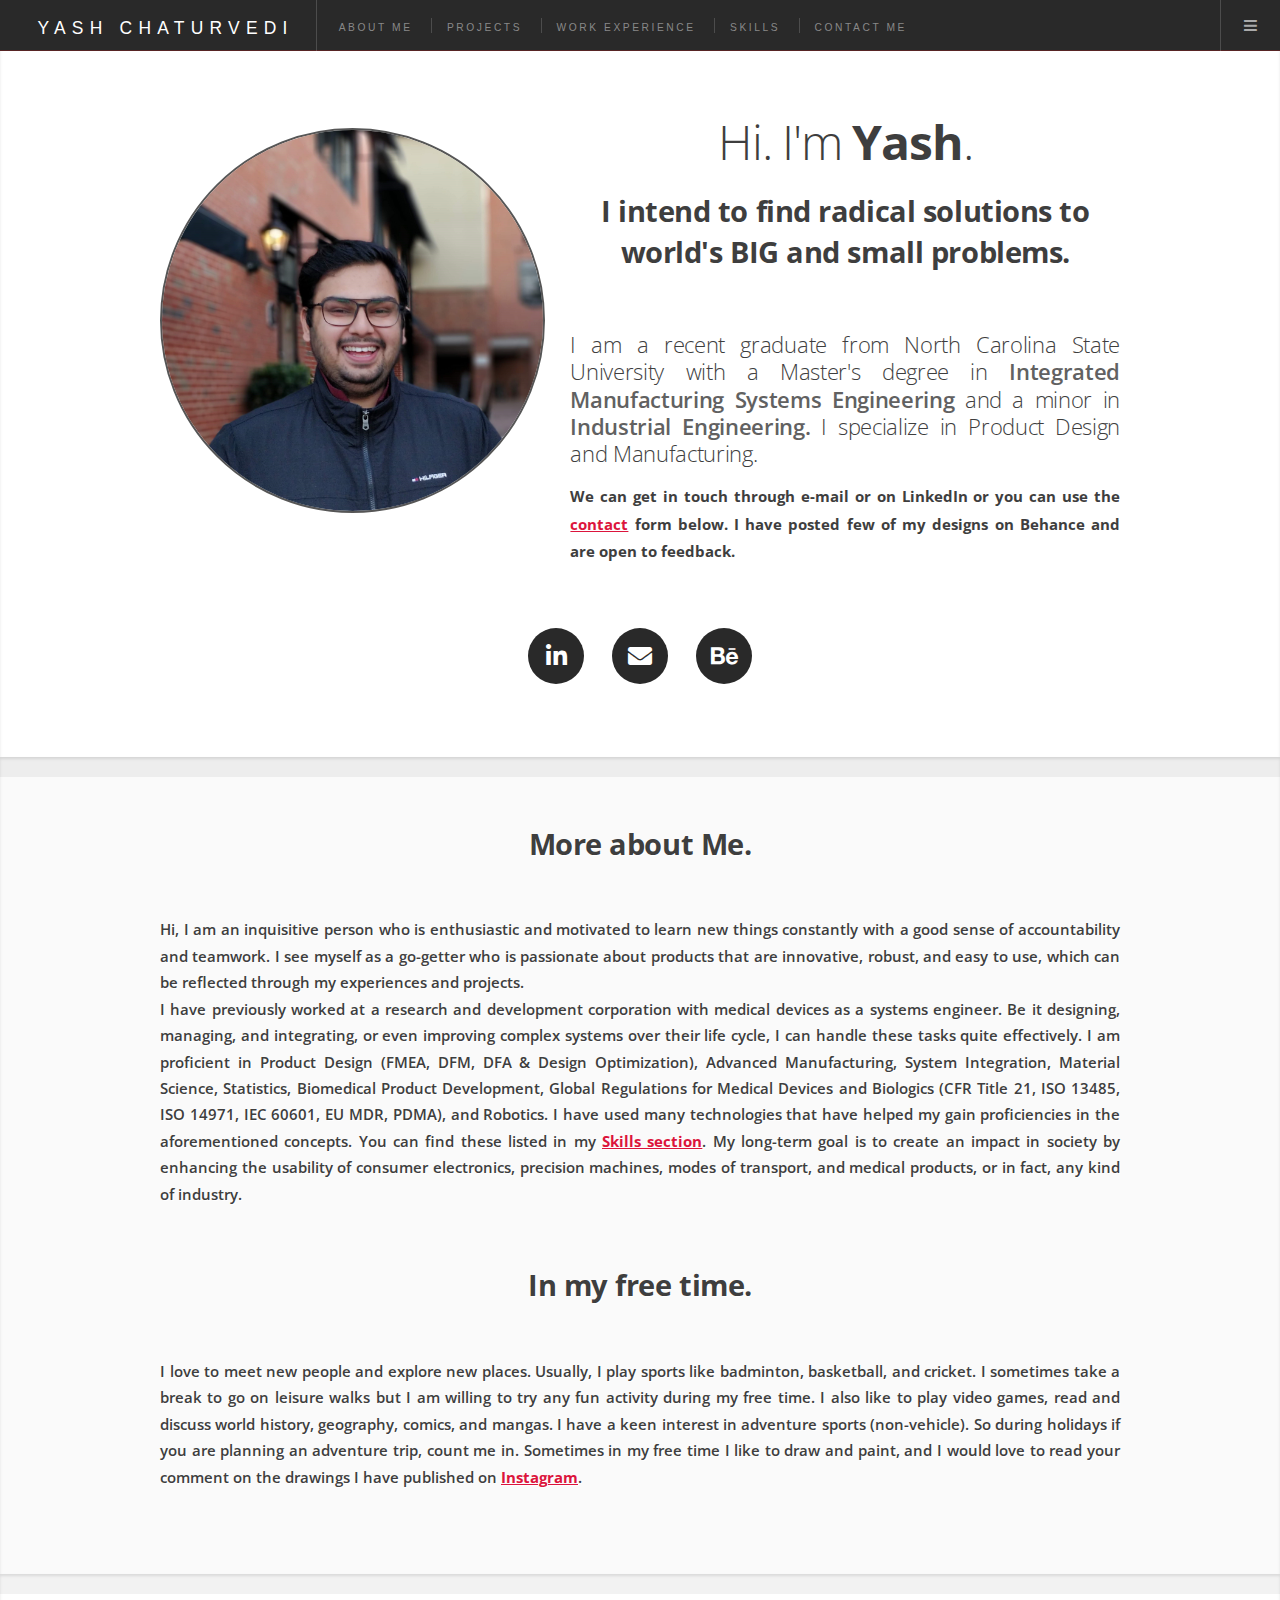
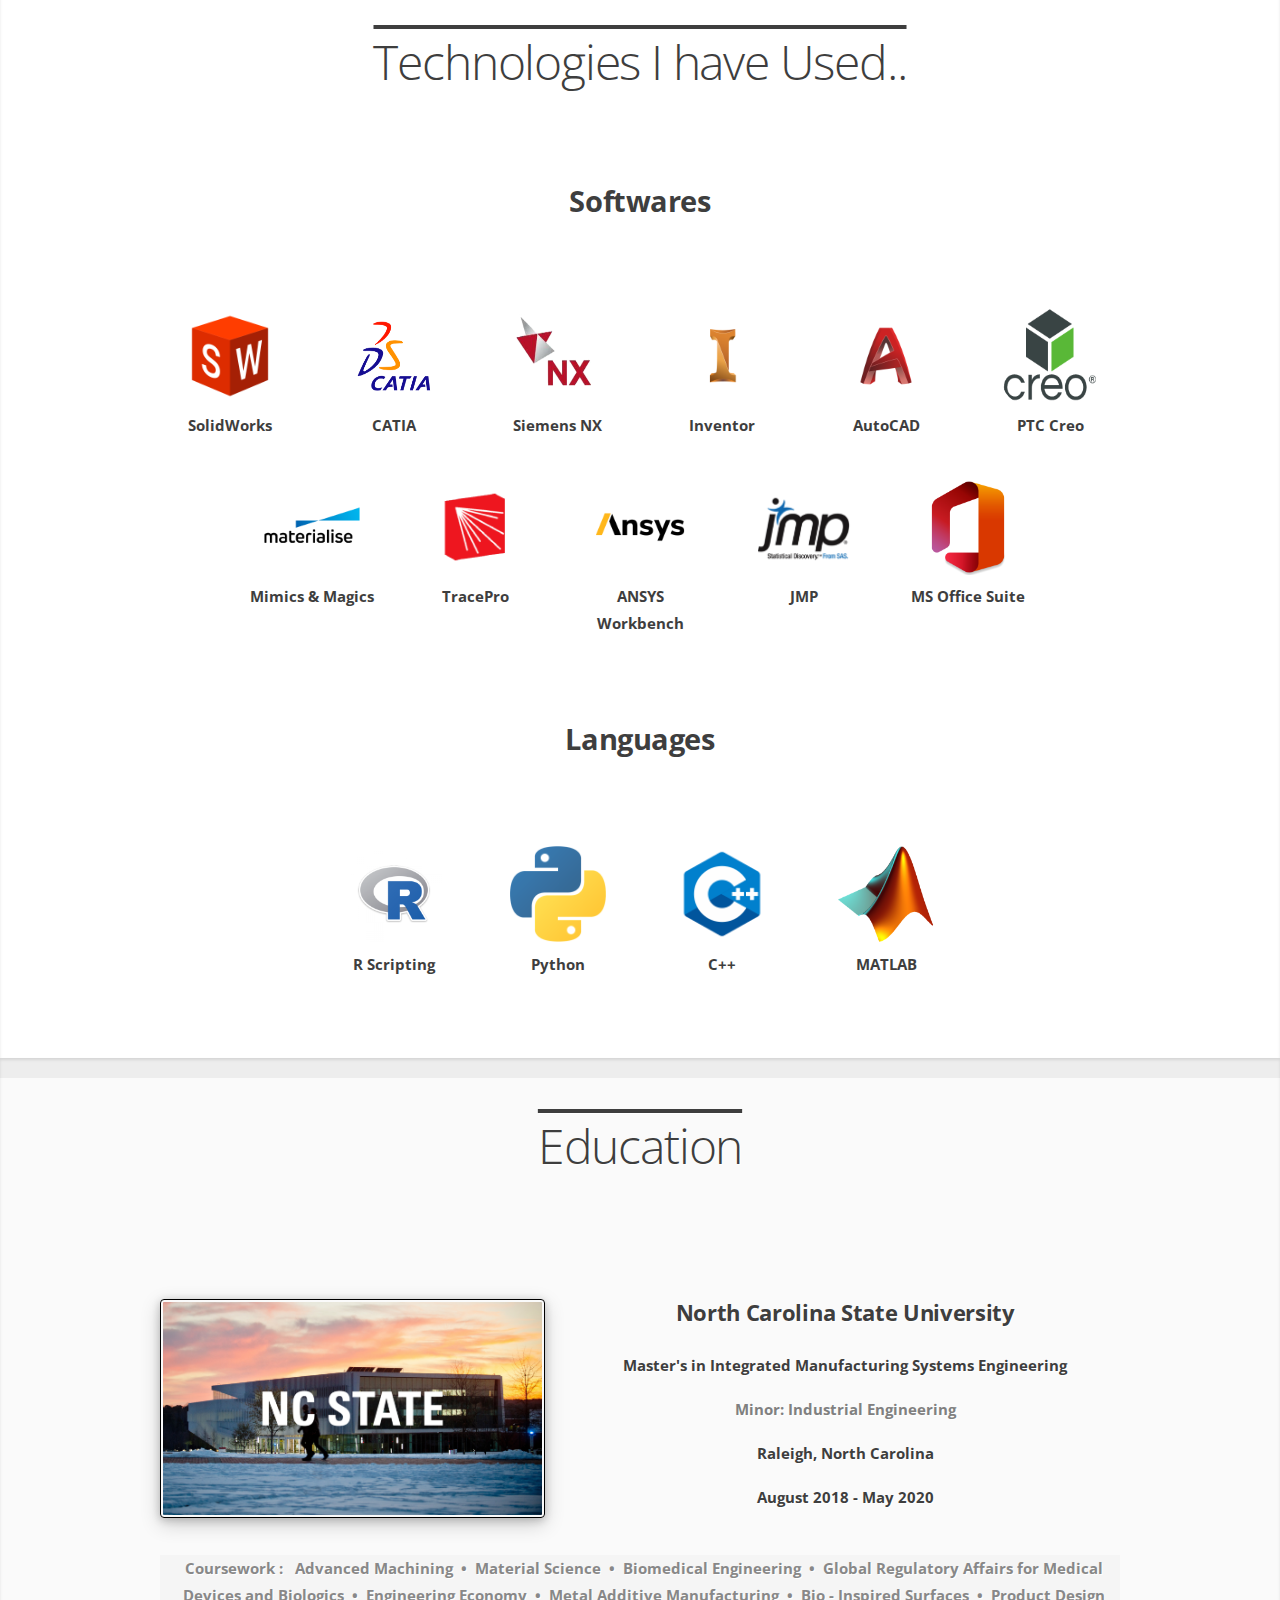
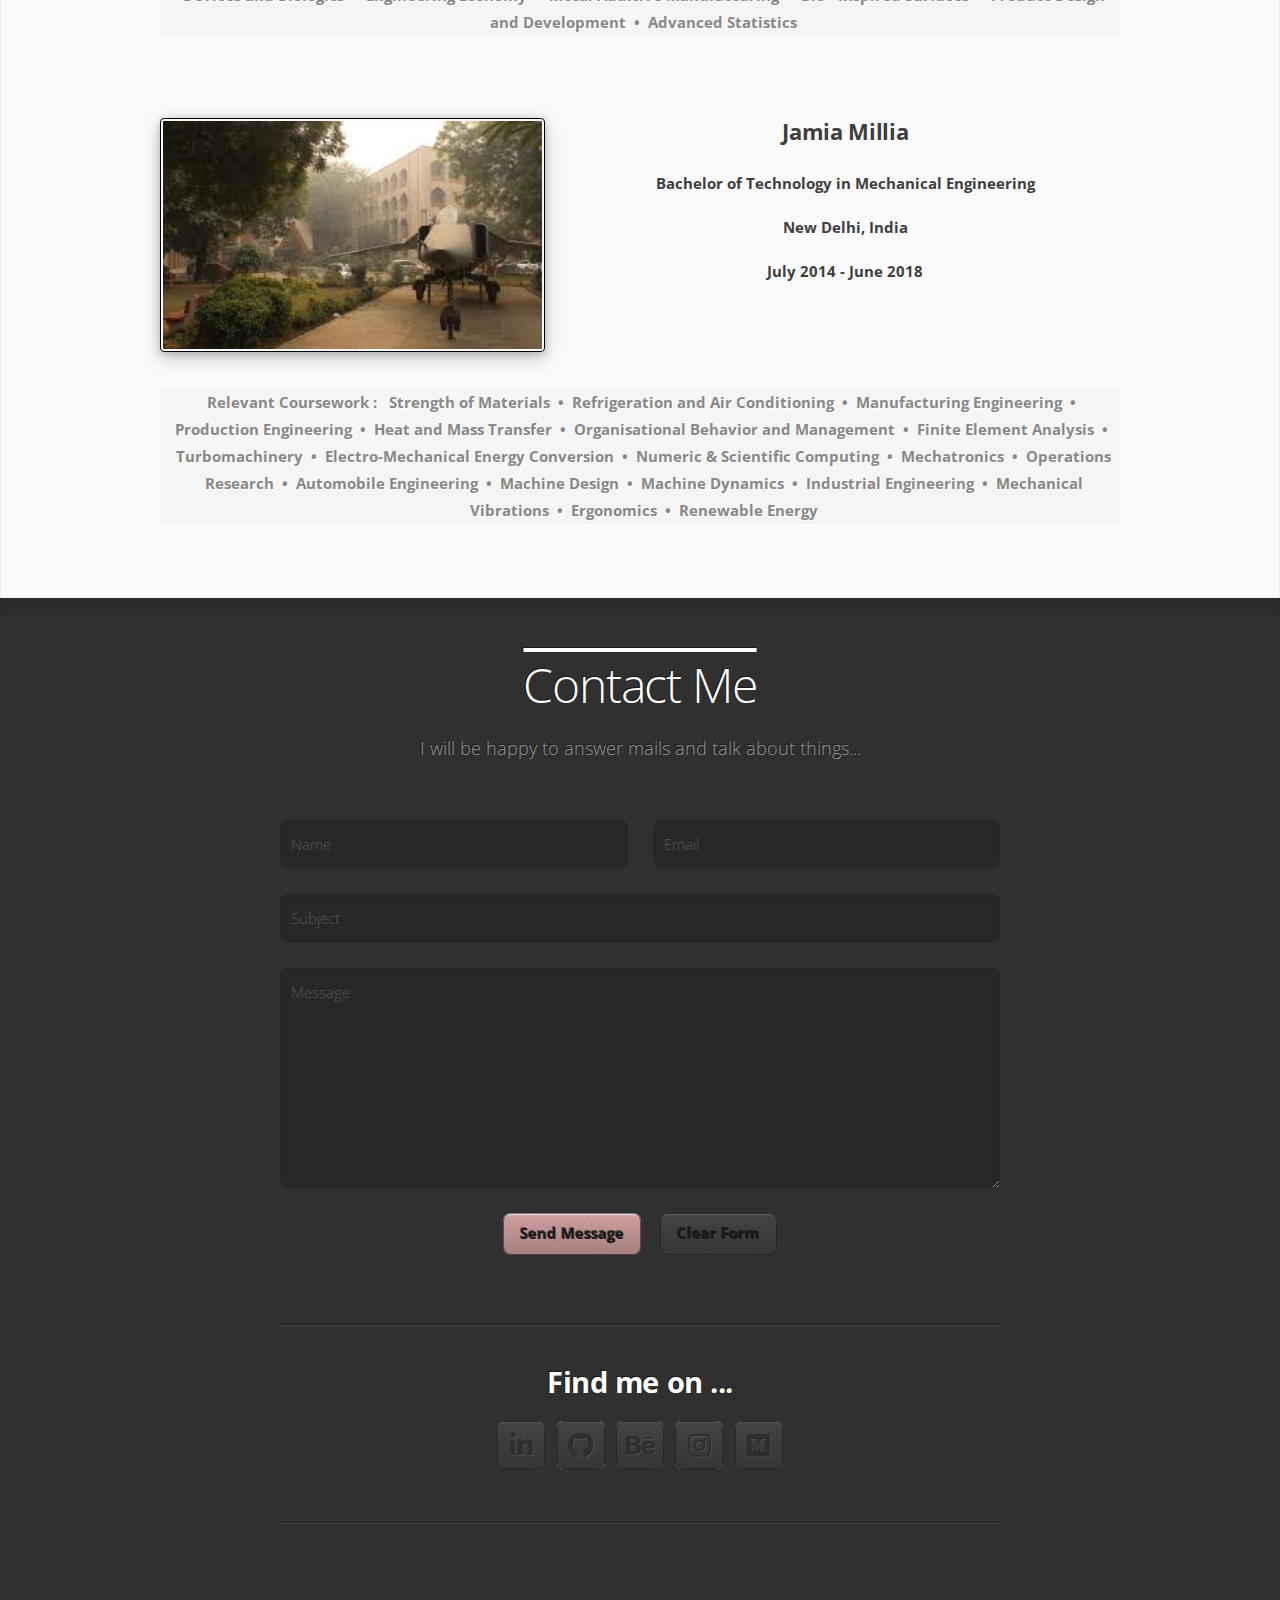
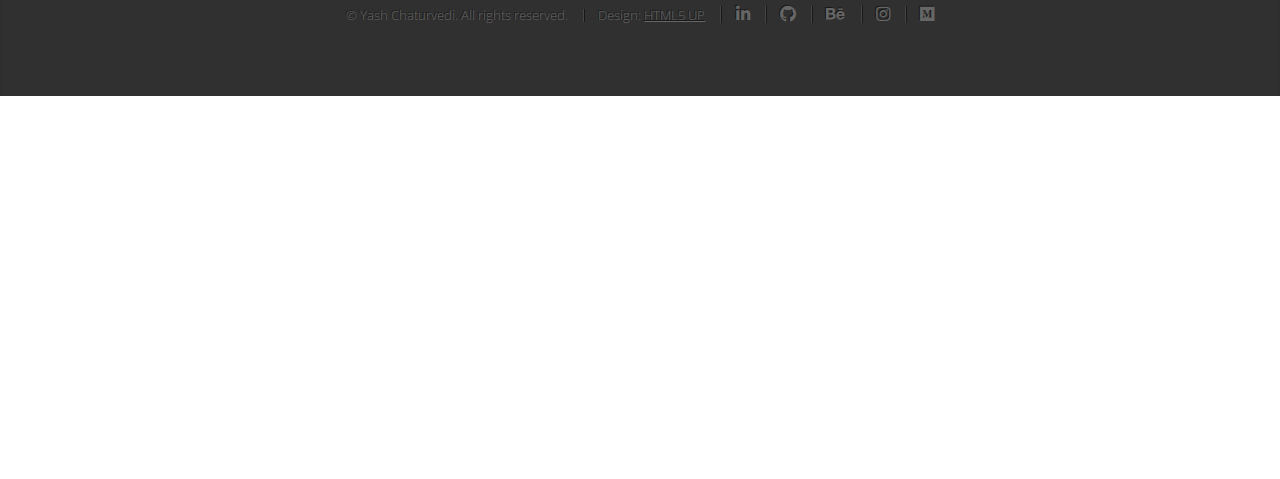
==== commit 3f7f8f8b: "skills change and icon added" ====
--- a/index.html
+++ b/index.html
@@ -1,381 +1,41 @@
-<!DOCTYPE HTML>
-<!--
-	Miniport by HTML5 UP
-	html5up.net | @ajlkn
-	Free for personal and commercial use under the CCA 3.0 license (html5up.net/license)
--->
+<meta http-equiv="refresh" content="0; url=aboutme.html" />
+<!DOCTYPE html>
 <html>
-<!-- <meta name="viewport" content="width=device-width, initial-scale=1"> -->
 
 <head>
-	<title>Yash Chaturvedi</title>
-	<meta charset="utf-8" />
-	<meta name="viewport" content="width=device-width, initial-scale=1, user-scalable=no" />
-	<link rel="stylesheet" href="assets/css/main.css" />
-	<link rel="stylesheet" href="assets/css/mystylesheet.css" />
-	<link rel="stylesheet" href="https://cdnjs.cloudflare.com/ajax/libs/font-awesome/4.7.0/css/font-awesome.min.css">
-	<link rel="stylesheet" href="assets/css/navbar.css">
-</head>
-
-<body class="is-preload">
-
-	<header id="header">
-		<h1><a href="index.html#top">Yash Chaturvedi</a></h1>
-		<nav class="links">
-			<ul>
-				<li class="active"><a href="index.html#about">About Me</a></li>
-				<li><a href="projects.html">Projects</a></li>
-				<li><a href="workex.html">Work Experience</a></li>
-				<li><a href="index.html#skills">Skills</a></li>
-				<li><a href="index.html#contact">Contact Me</a></li>
-			</ul>
-		</nav>
-		<nav class="main">
-			<ul>
-				<li class="menu">
-					<a class="fa-bars" href="#menu">Menu</a>
-				</li>
-			</ul>
-		</nav>
-	</header>
-	<!-- Menu -->
-	<section id="menu">
-		<!-- Links -->
-		<section>
-			<ul class="links">
-				<li class="active"><a href="index.html#about" style="color: white; text-decoration: none;">ABOUT ME</a>
-				</li>
-				<li><a href="projects.html" style="color: white; text-decoration: none;">PROJECTS</a></li>
-				<li><a href="workex.html" style="color: white; text-decoration: none;">WORK EXPERIENCE</a></li>
-				<li><a href="index.html#skills" style="color: white; text-decoration: none;">SKILLS</a></li>
-				<li><a href="index.html#contact" style="color: white; text-decoration: none;">CONTACT ME</a></li>
-			</ul>
-		</section>
-	</section>
-
-	
-	
-
-	<!-- Home -->
-	<article id="top" class="wrapper style1">
-		<div class="container">
-			<br><br>
-			<div class="row">
-				<div class="col-4 col-5-large col-12-medium">
-					<span class="image fit"><img src="images/bge.jpg" id="border" alt="" /></span>
-				</div>
-				<div class="col-8 col-7-large col-12-medium" ALIGN="center">
-					<header>
-						<h1>Hi. I'm <strong>Yash</strong>.</h1>
-						<h2 class="lhe">I intend to find radical solutions to world's BIG and small problems.</h2>
-					</header>
-
-					<h3 style="font-weight:200;" ALIGN="justify">I am a recent graduate from North Carolina State
-						University with a Master's
-						degree in <span style="font-weight: 600; color: rgb(97, 97, 97);">Integrated
-							Manufacturing Systems Engineering</span> and a minor in <span
-							style="font-weight: 600; color: rgb(97, 97, 97);">Industrial Engineering.</span> I
-						specialize in <span>Product Design and Manufacturing</span>.
-					</h3>
-
-					<h4 ALIGN="justify">You can know more about me <a class="ul" href="#about">here</a> and get in touch
-						with me on
-						<a href="https://www.linkedin.com/in/chaturvedi-yash/" target="_blank">LinkedIn</a> or
-						through
-						<a href="mailto:chaturvedi.y10@gmail.com" target="_blank">e-mail</a> or on <a
-							href="https://www.behance.net/mechaclaus">Behance</a>.</h4>
-
-					<br>
-				</div>
-
-				<div class="col-12 col-12-large col-12-medium" ALIGN="center">
-					<div class="social-icons">
-						<a class="social-icon" href="https://www.linkedin.com/in/chaturvedi-yash/" target="_blank"><i
-								class="fab fa-linkedin-in"></i></a>
-						<a class="social-icon" href="mailto:chaturvedi.y10@gmail.com" target="_blank"><i
-								class="fas fa-envelope"></i></a>
-						<a class="social-icon" href="https://www.behance.net/mechaclaus" target="_blank"><i
-								class="fab fa-behance"></i></a>
-					</div>
-				</div>
-			</div>
-		</div>
-	</article>
-
-	<!-- About -->
-	<article id="about" class="wrapper style2">
-		<div class="container">
-			<div class="row">
-
-				<div class="col-12 col-12-	large col-12-medium">
-					<header>
-						<h2 ALIGN="center">More about Me.</h2>
-					</header>
-					<h4 class="unbold" ALIGN="justify"> Hi, I am an inquisitive person who is enthusiastic and motivated
-						to learn new
-						things constantly with a good sense of accountability and teamwork. I see myself as a
-						<strong>go-getter</strong> who wants to apply his knowledge
-						to create products that are <strong>innovative,
-							robust, and easy to use</strong>. I have previously worked at a research and development
-						corporation
-						with medical devices as a systems engineer. Be it designing, managing, and integrating,
-						or even improving complex systems over their life cycle, I can handle these tasks quite
-						effectively. I specialize in <strong>Product Design, Advanced Manufacturing, System Integration,
-							Material Science, Statistics, Biomedical Product Development, Global Regulations for Medical
-							Devices and Biologics, and Robotics</strong>. My long-term
-						goal is to
-						create an impact in society by enhancing the usability of <strong>consumer electronics,
-							precision machines, modes of transport, and medical products, or in fact, any kind of
-							industry</strong>.</h4>
-					<!-- <a href="#work" class="button large scrolly">Learn about what I do</a> -->
-					<br></br>
-					<header>
-						<h2 ALIGN="center">In my free time.</h2>
-					</header>
-					<h4 class="unbold" ALIGN="justify"> I love to meet new people and explore new places. Usually, I
-						play sports like
-						badminton, basketball, and cricket. I sometimes take a break to go on leisure walks but I am
-						willing to try any fun activity during my free time. I also like to play video games, read
-						and discuss world history, geography, comics, and mangas. I have a keen interest in adventure
-						sports (non-vehicle). So during holidays if you are planning an adventure trip, count me in.
-						Sometimes in my free time I like to draw and paint, and I would love to read your comment on the
-						drawings I have published on <a
-							style="text-decoration: underline; color: crimson; font-weight: 700;"
-							href="https://www.instagram.com/cli.ckd/?igshid=bgmizfk7gujj" target="_blank">
-							Instagram</a>.
-					</h4>
-				</div>
-			</div>
-		</div>
-	</article>
-
-
-	<!-- Skills -->
-	<article id="skills" class="wrapper style1">
-		<div class="container">
-			<div class="row">
-
-				<div class="col-12 col-12-large col-12-medium" ALIGN="center">
-					<header>
-						<h1 class="ol" ALIGN="center">Things I am good at..</h1>
-					</header>
-				</div>
-
-
-				<div class="col-3 col-6-large col-6-medium" ALIGN="center">
-					<h4 id="linehe">
-						Solidworks<br>
-						CATIA<br>
-						Siemens NX<br>
-						Autodesk Inventor<br>
-						AutoCAD<br>
-						Creo<br>
-					</h4>
-				</div>
-				<div class="col-3 col-6-large col-6-medium" ALIGN="center">
-					<h4 id="linehe">
-
-						Mimics & Magics<br>
-						MATLAB<br>
-						TracePro<br>
-						ANSYS Workbench<br>
-						JMP<br>
-						PLM Softwares<br>
+    <meta name="apple-mobile-web-app-title" content="Yash Chaturvedi">
+    <meta name="application-name" content="Yash Chaturvedi">
+    <meta name="msapplication-TileColor" content="#876fd6">
+    <meta name="theme-color" content="#d55b5d">
+    <meta name="description"
+        content="Hi!! I am Yash. I am a constant learner who is inquisitive about everything. You can get to know more about my latest work and projects here.">
+    <meta property="og:image" content="images/yash_thumbnail.jpg" />
+    <meta property="og:title" content="Yash Chaturvedi - Portfolio" />
+    <meta property="og:description"
+        content="Hi!! I am Yash. I am a constant learner who is inquisitive about everything. You can get to know more about my latest work and projects here.">
+    <link rel="apple-touch-icon" sizes="57x57" href="images/favico/apple-icon-57x57.png">
+    <link rel="apple-touch-icon" sizes="60x60" href="images/favico/apple-icon-60x60.png">
+    <link rel="apple-touch-icon" sizes="72x72" href="images/favico/apple-icon-72x72.png">
+    <link rel="apple-touch-icon" sizes="76x76" href="images/favico/apple-icon-76x76.png">
+    <link rel="apple-touch-icon" sizes="114x114" href="images/favico/apple-icon-114x114.png">
+    <link rel="apple-touch-icon" sizes="120x120" href="images/favico/apple-icon-120x120.png">
+    <link rel="apple-touch-icon" sizes="144x144" href="images/favico/apple-icon-144x144.png">
+    <link rel="apple-touch-icon" sizes="152x152" href="images/favico/apple-icon-152x152.png">
+    <link rel="apple-touch-icon" sizes="180x180" href="images/favico/apple-icon-180x180.png">
+    <link rel="icon" type="image/png" sizes="192x192" href="images/favico/android-icon-192x192.png">
+    <link rel="icon" type="image/png" sizes="32x32" href="images/favico/favicon-32x32.png">
+    <link rel="icon" type="image/png" sizes="96x96" href="images/favico/favicon-96x96.png">
+    <link rel="icon" type="image/png" sizes="16x16" href="images/favico/favicon-16x16.png">
+    <link rel="manifest" href="images/favico/manifest.json">
+    <meta name="msapplication-TileImage" content="images/favico/ms-icon-144x144.png">
+    <meta property="og:type" content="article" />
+    <meta name="author" content="Yash Chaturvedi">
 
 
 
+</head>
 
-
-					</h4>
-				</div>
-				<div class="col-3 col-6-large col-6-medium" ALIGN="center">
-					<h4 id="linehe">
-
-						R Scripting<br>
-						Python<br>
-						Statistics<br>
-						Product Design<br>
-						Additive Manufacturing<br>
-						Advanced Machining<br>
-
-
-
-					</h4>
-				</div>
-				<div class="col-3 col-6-large col-6-medium" ALIGN="center">
-					<h4 id="linehe">
-						Robotics Control<br>
-						Material Science<br>
-
-						Failure Mode Analysis<br>
-						Process Improvement<br>
-					</h4>
-					<h4>
-						Biomedical Product Development<br>
-						<br>
-						Regulations: CFR Title 21, ISO 13485, ISO 14971, IEC 60601, EU MDR, PDMA
-					</h4>
-				</div>
-			</div>
-		</div>
-	</article>
-
-
-
-	<!-- Education -->
-	<article id="education" class="wrapper style2" ALIGN="center">
-		<div class="container">
-			<header>
-				<h1 class="ol" ALIGN="center">Education</h1>
-			</header>
-
-			<br>
-			<br>
-			<br>
-			<div class="row">
-
-				<div class="col-4 col-5-large col-12-medium">
-					<span class="image fit"><a href="https://www.imsei.ncsu.edu/" target="_blank"><img
-								class="proj_right" src="images/hunt-snow-3840x2160.jpg" alt="" /></a></span>
-				</div>
-				<div class="col-8 col-7-large col-12-medium">
-
-					<h3>North Carolina State University</h3>
-					<h4 class="lheedu">Master's in Integrated Manufacturing Systems Engineering<br>
-						<span style="color: gray;">Minor: Industrial Engineering</span> <br>
-						Raleigh, North Carolina<br>
-						August 2018 - May 2020</h4>
-				</div>
-				<br></br>
-				<div class="col-12 col-12-large col-12-medium">
-					<p class="subtech"> Coursework : &nbsp; Advanced Machining &nbsp;&bull;&nbsp; Material Science
-						&nbsp;&bull;&nbsp; Biomedical Engineering &nbsp;&bull;&nbsp; Global Regulatory Affairs for
-						Medical Devices and Biologics &nbsp;&bull;&nbsp; Engineering Economy &nbsp;&bull;&nbsp; Metal
-						Additive Manufacturing &nbsp;&bull;&nbsp; Bio - Inspired Surfaces &nbsp;&bull;&nbsp; Product
-						Design and Development &nbsp;&bull;&nbsp; Advanced Statistics </p>
-				</div>
-				<br></br>
-
-				<br></br>
-				<br></br>
-
-				<div class="col-4 col-5-large col-12-medium">
-					<span class="image fit"><a href="https://www.jmi.ac.in/mechanical" target="_blank"><img
-								class="right_img scale proj_right" src="images/download.jfif" ALIGN="right"
-								alt="" /></a></span>
-				</div>
-
-				<br>
-				<div class="col-8 col-7-large col-12-medium">
-					<h3>Jamia Millia</h3>
-					<h4 class="lheedu">Bachelor of Technology in Mechanical Engineering<br>
-						New Delhi, India<br>
-						July 2014 - June 2018</h4>
-				</div>
-
-				<br> </br>
-				<br> </br>
-
-				<div class="col-12 col-12-large col-12-medium">
-					<p class="subtech"> Relevant Coursework : &nbsp; Strength of Materials &nbsp;&bull;&nbsp;
-						Refrigeration and Air Conditioning &nbsp;&bull;&nbsp; Manufacturing Engineering
-						&nbsp;&bull;&nbsp; Production Engineering &nbsp;&bull;&nbsp; Heat and Mass Transfer
-						&nbsp;&bull;&nbsp; Organisational Behavior and Management &nbsp;&bull;&nbsp; Finite Element
-						Analysis &nbsp;&bull;&nbsp; Turbomachinery &nbsp;&bull;&nbsp; Electro-Mechanical Energy
-						Conversion &nbsp;&bull;&nbsp; Numeric & Scientific Computing &nbsp;&bull;&nbsp; Mechatronics
-						&nbsp;&bull;&nbsp; Operations Research &nbsp;&bull;&nbsp; Automobile Engineering
-						&nbsp;&bull;&nbsp; Machine Design &nbsp;&bull;&nbsp; Machine Dynamics &nbsp;&bull;&nbsp;
-						Industrial Engineering &nbsp;&bull;&nbsp; Mechanical Vibrations &nbsp;&bull;&nbsp; Ergonomics
-						&nbsp;&bull;&nbsp; Renewable Energy</p>
-				</div>
-			</div>
-		</div>
-		</div>
-	</article>
-
-
-
-
-
-	<!-- Contact -->
-	<article id="contact" class="wrapper style4">
-		<div class="container medium">
-			<header>
-				<h1 class="ol" ALIGN="center">Contact Me</h1>
-				<p ALIGN="center">I will be happy to answer mails and talk about things...</p>
-			</header>
-			<div class="row">
-				<div class="col-12">
-					<form method="post" action="#">
-						<div class="row">
-							<div class="col-6 col-12-small">
-								<input type="text" name="name" id="name" placeholder="Name" />
-							</div>
-							<div class="col-6 col-12-small">
-								<input type="text" name="email" id="email" placeholder="Email" />
-							</div>
-							<div class="col-12">
-								<input type="text" name="subject" id="subject" placeholder="Subject" />
-							</div>
-							<div class="col-12">
-								<textarea name="message" id="message" placeholder="Message"></textarea>
-							</div>
-							<div class="col-12">
-								<ul class="actions" ALIGN="center">
-									<li><input type="submit" value="Send Message" /></li>
-									<li><input type="reset" value="Clear Form" class="alt" /></li>
-								</ul>
-							</div>
-						</div>
-					</form>
-				</div>
-				<div class="col-12">
-					<hr />
-					<h2 ALIGN="center">Find me on ...</h2>
-					<ul class="social" ALIGN="center">
-						<li><a href="https://www.linkedin.com/in/chaturvedi-yash/" target="_blank"
-								class="icon brands fa-linkedin-in"><span class="label">LinkedIn</span></a></li>
-						<li><a href="https://github.com/yash1001" target="_blank" class="icon brands fa-github"><span
-									class="label">Github</span></a></li>
-						<li><a href="https://www.behance.net/mechaclaus" target="_blank"
-								class="icon brands fa-behance"><span class="label">Behance</span></a></li>
-						<li><a href="https://www.instagram.com/cli.ckd/?igshid=bgmizfk7gujj" target="_blank"
-								class="icon brands fa-instagram"><span class="label">Instagram</span></a></li>
-						<li><a href="https://medium.com/@yash.chat10" target="_blank"
-								class="icon brands fa-medium"><span class="label">Medium</span></a></li>
-					</ul>
-					<hr />
-				</div>
-			</div>
-			<footer>
-				<ul id="copyright" ALIGN="center">
-					<li>&copy; Yash Chaturvedi. All rights reserved.</li>
-					<li>Design: <a href="http://html5up.net">HTML5 UP</a></li>
-					<li><a href="https://www.linkedin.com/in/chaturvedi-yash/" target="_blank"
-							class="icon brands fa-linkedin-in"><span class="label">LinkedIn</span></a></li>
-					<li><a href="https://github.com/yash1001" target="_blank" class="icon brands fa-github"><span
-								class="label">Github</span></a></li>
-					<li><a href="https://www.behance.net/mechaclaus" target="_blank"
-							class="icon brands fa-behance"><span class="label">Behance</span></a></li>
-					<li><a href="https://www.instagram.com/cli.ckd/?igshid=bgmizfk7gujj" target="_blank"
-							class="icon brands fa-instagram"><span class="label">Instagram</span></a></li>
-					<li><a href="https://medium.com/@yash.chat10" target="_blank" class="icon brands fa-medium"><span
-								class="label">Medium</span></a></li>
-				</ul>
-			</footer>
-		</div>
-	</article>
-
-	<!-- Scripts -->
-
-	<script src="assets/js/jquery.min.js"></script>
-	<script src="assets/js/jquery.scrolly.min.js"></script>
-	<script src="assets/js/browser.min.js"></script>
-	<script src="assets/js/breakpoints.min.js"></script>
-	<script src="assets/js/util.js"></script>
-	<script src="assets/js/main.js"></script>
-	<script type="text/javascript" src="assets/js/navbar.js"></script>
-
+<body>
 </body>
 
 </html>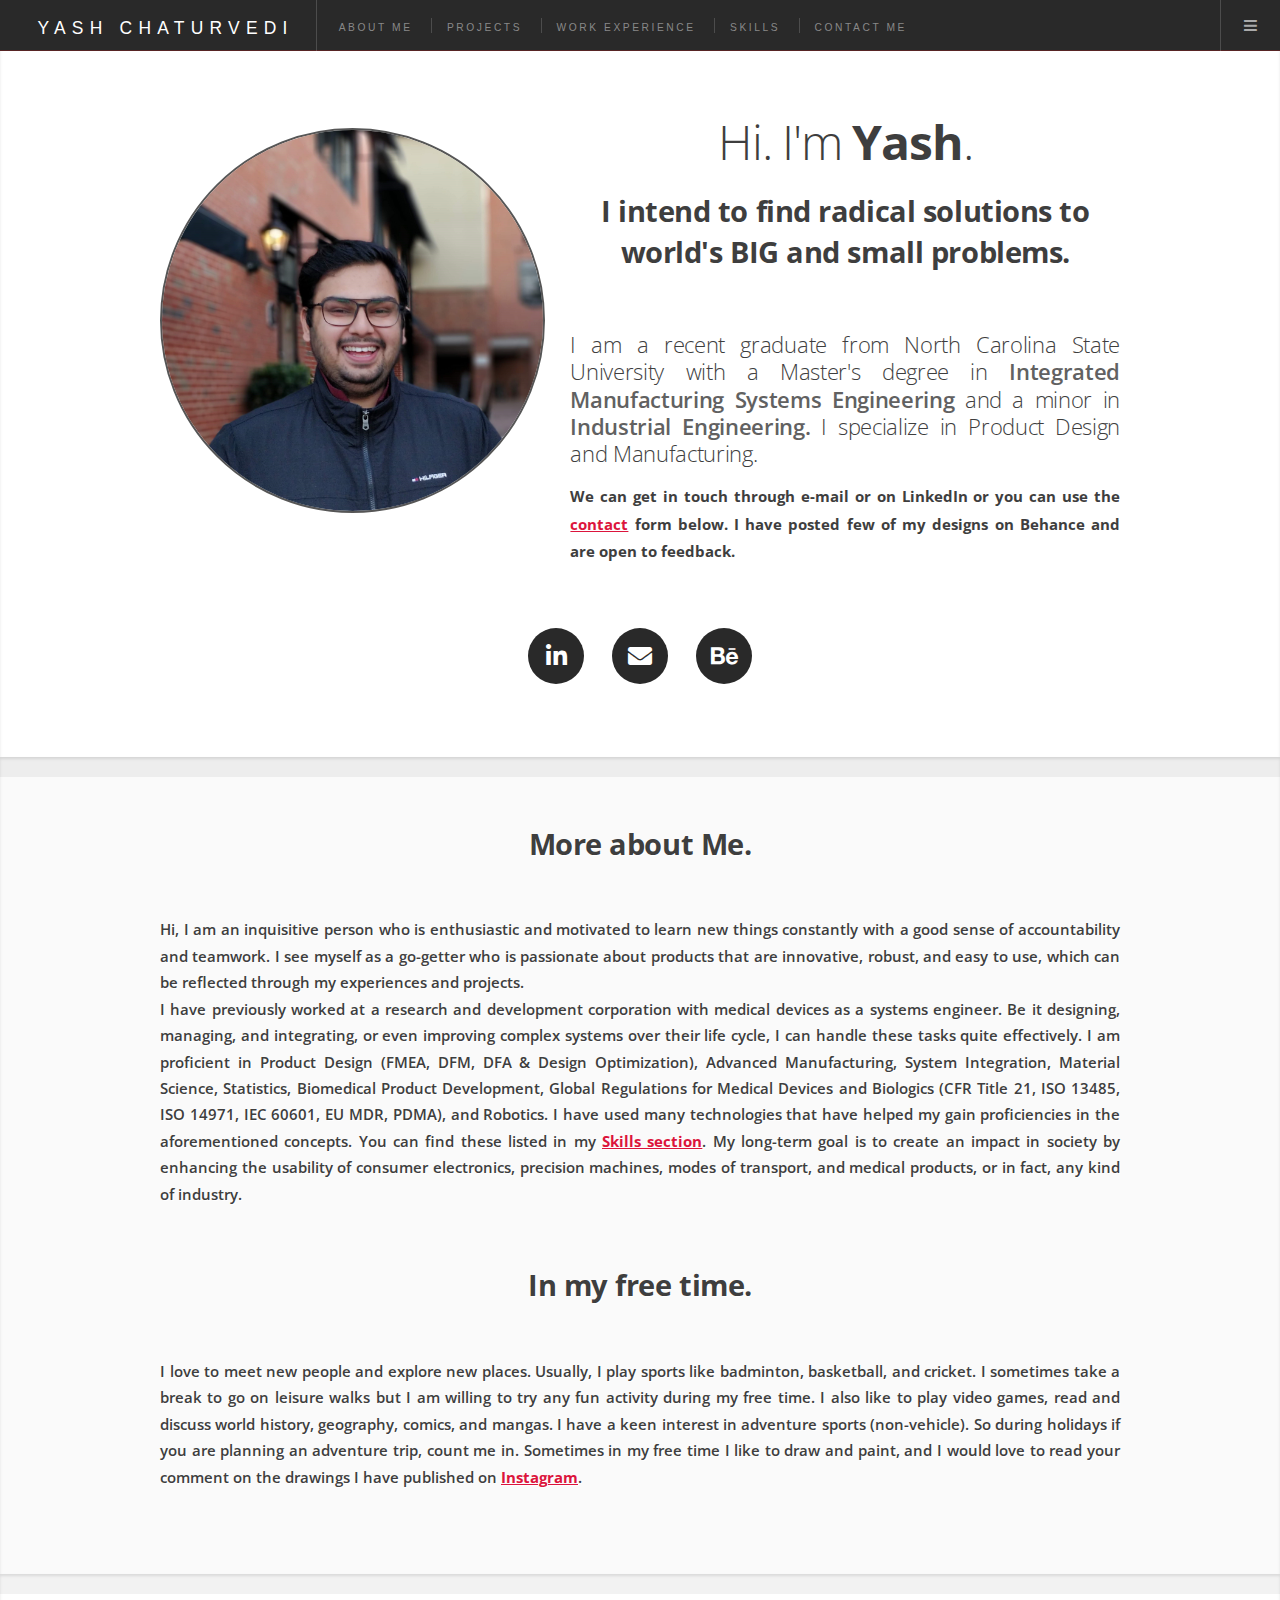
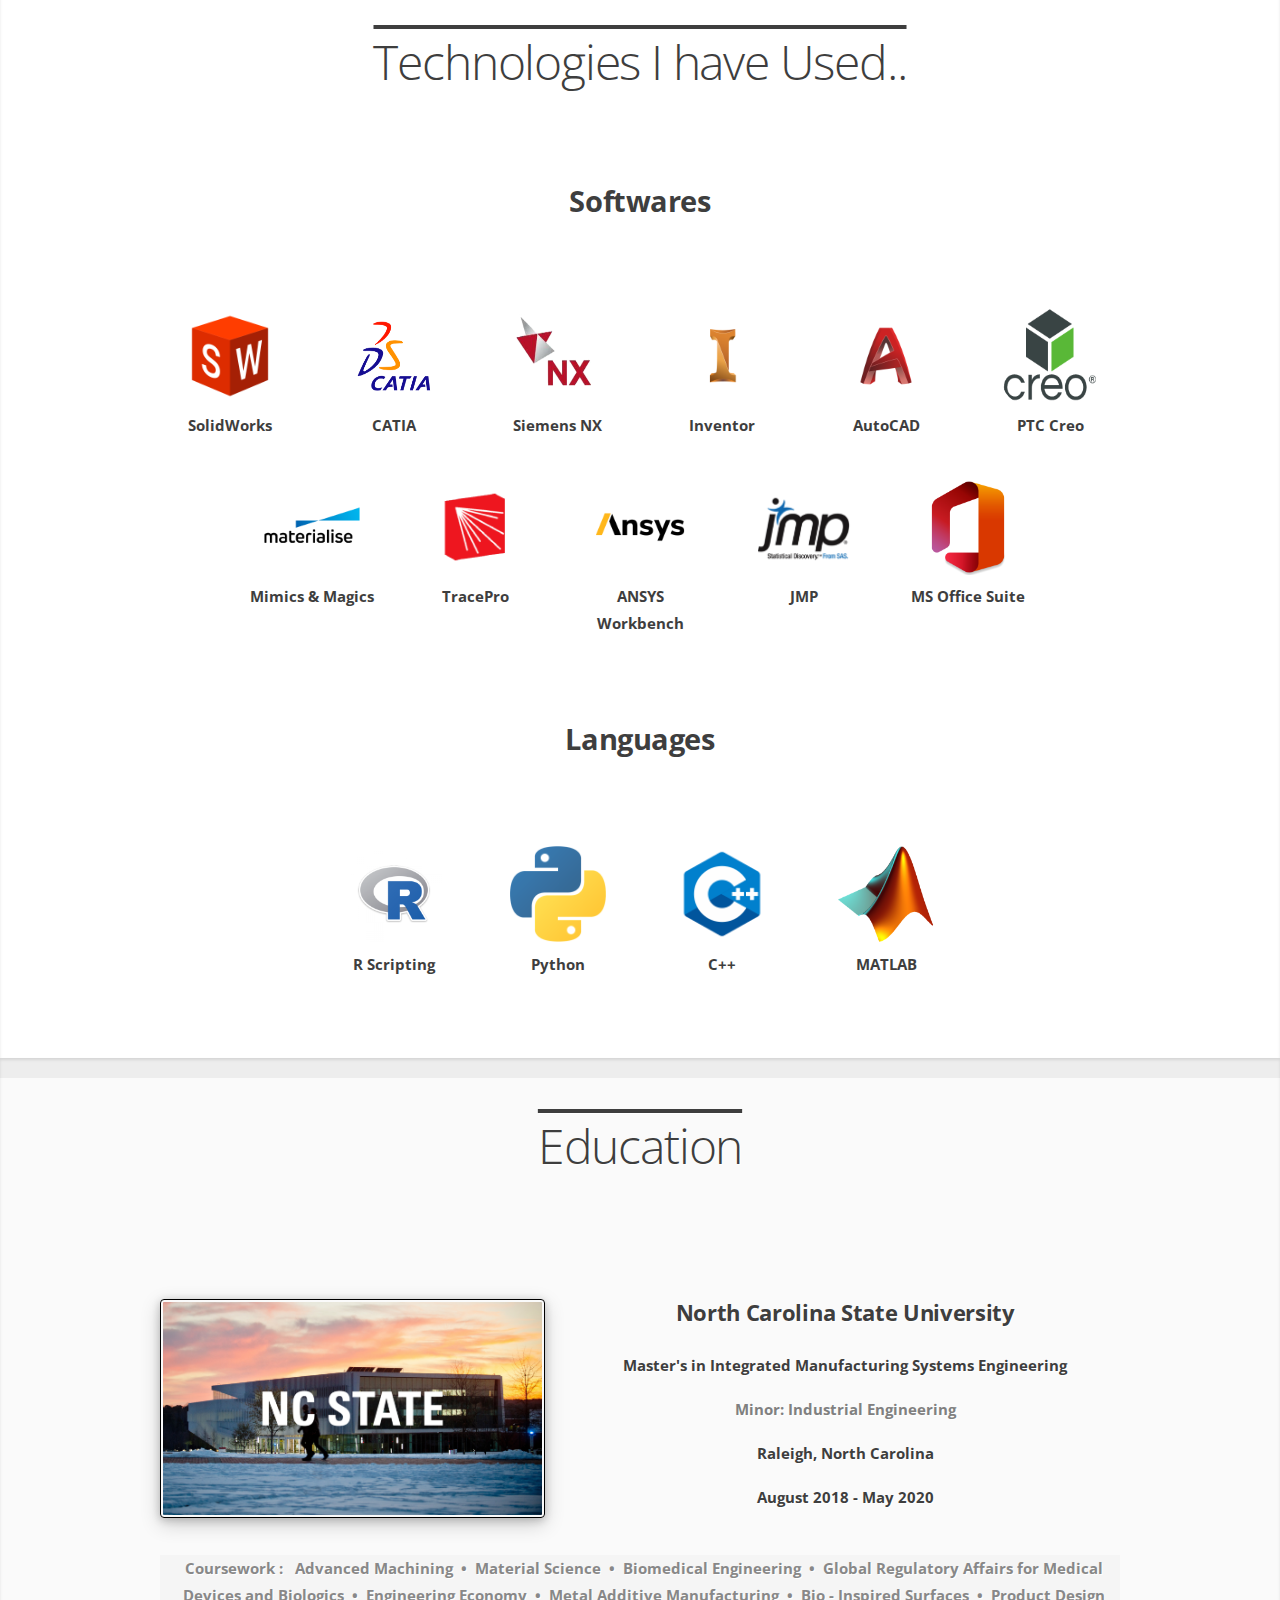
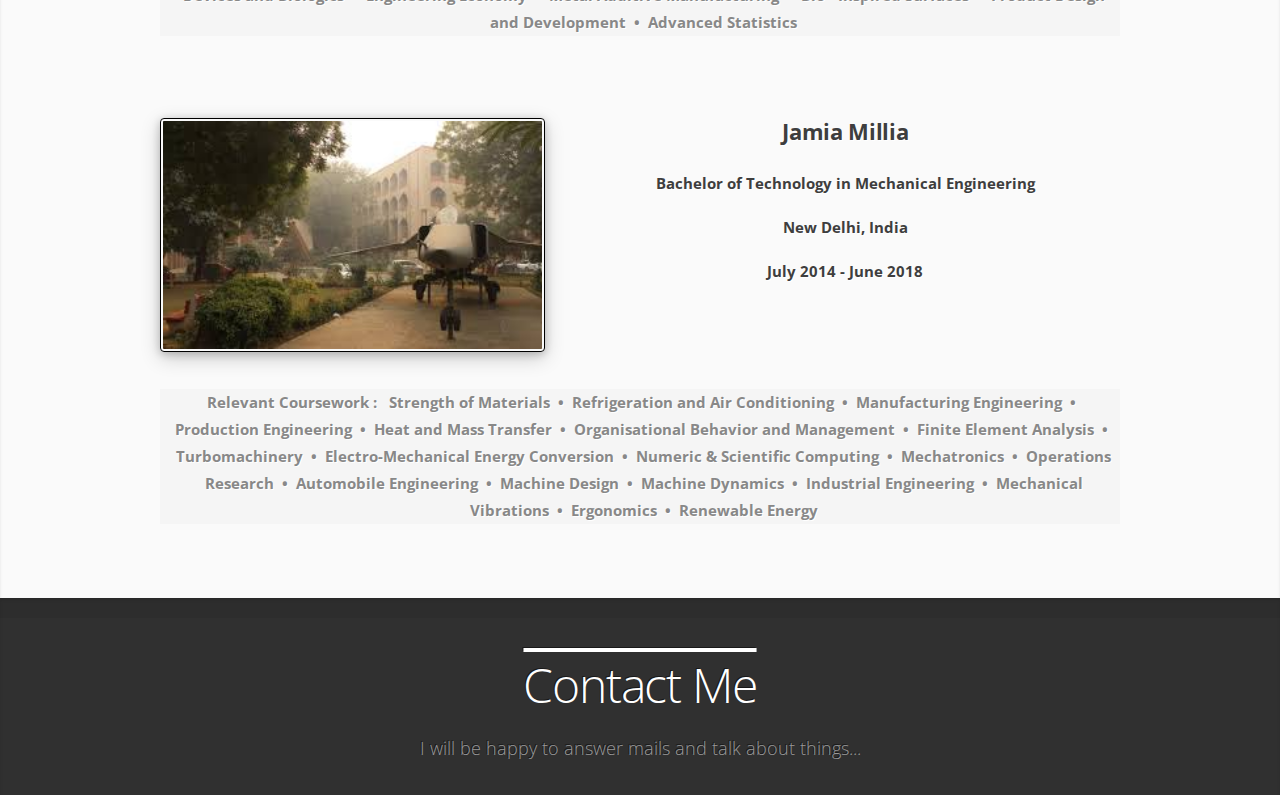
==== commit d4813ed9: "thumbnail change" ====
--- a/index.html
+++ b/index.html
@@ -9,7 +9,7 @@
     <meta name="theme-color" content="#d55b5d">
     <meta name="description"
         content="Hi!! I am Yash. I am a constant learner who is inquisitive about everything. You can get to know more about my latest work and projects here.">
-    <meta property="og:image" content="images/yash_thumbnail.jpg" />
+    <meta property="og:image" content="images/yash_thumbnai.jpg" />
     <meta property="og:title" content="Yash Chaturvedi - Portfolio" />
     <meta property="og:description"
         content="Hi!! I am Yash. I am a constant learner who is inquisitive about everything. You can get to know more about my latest work and projects here.">
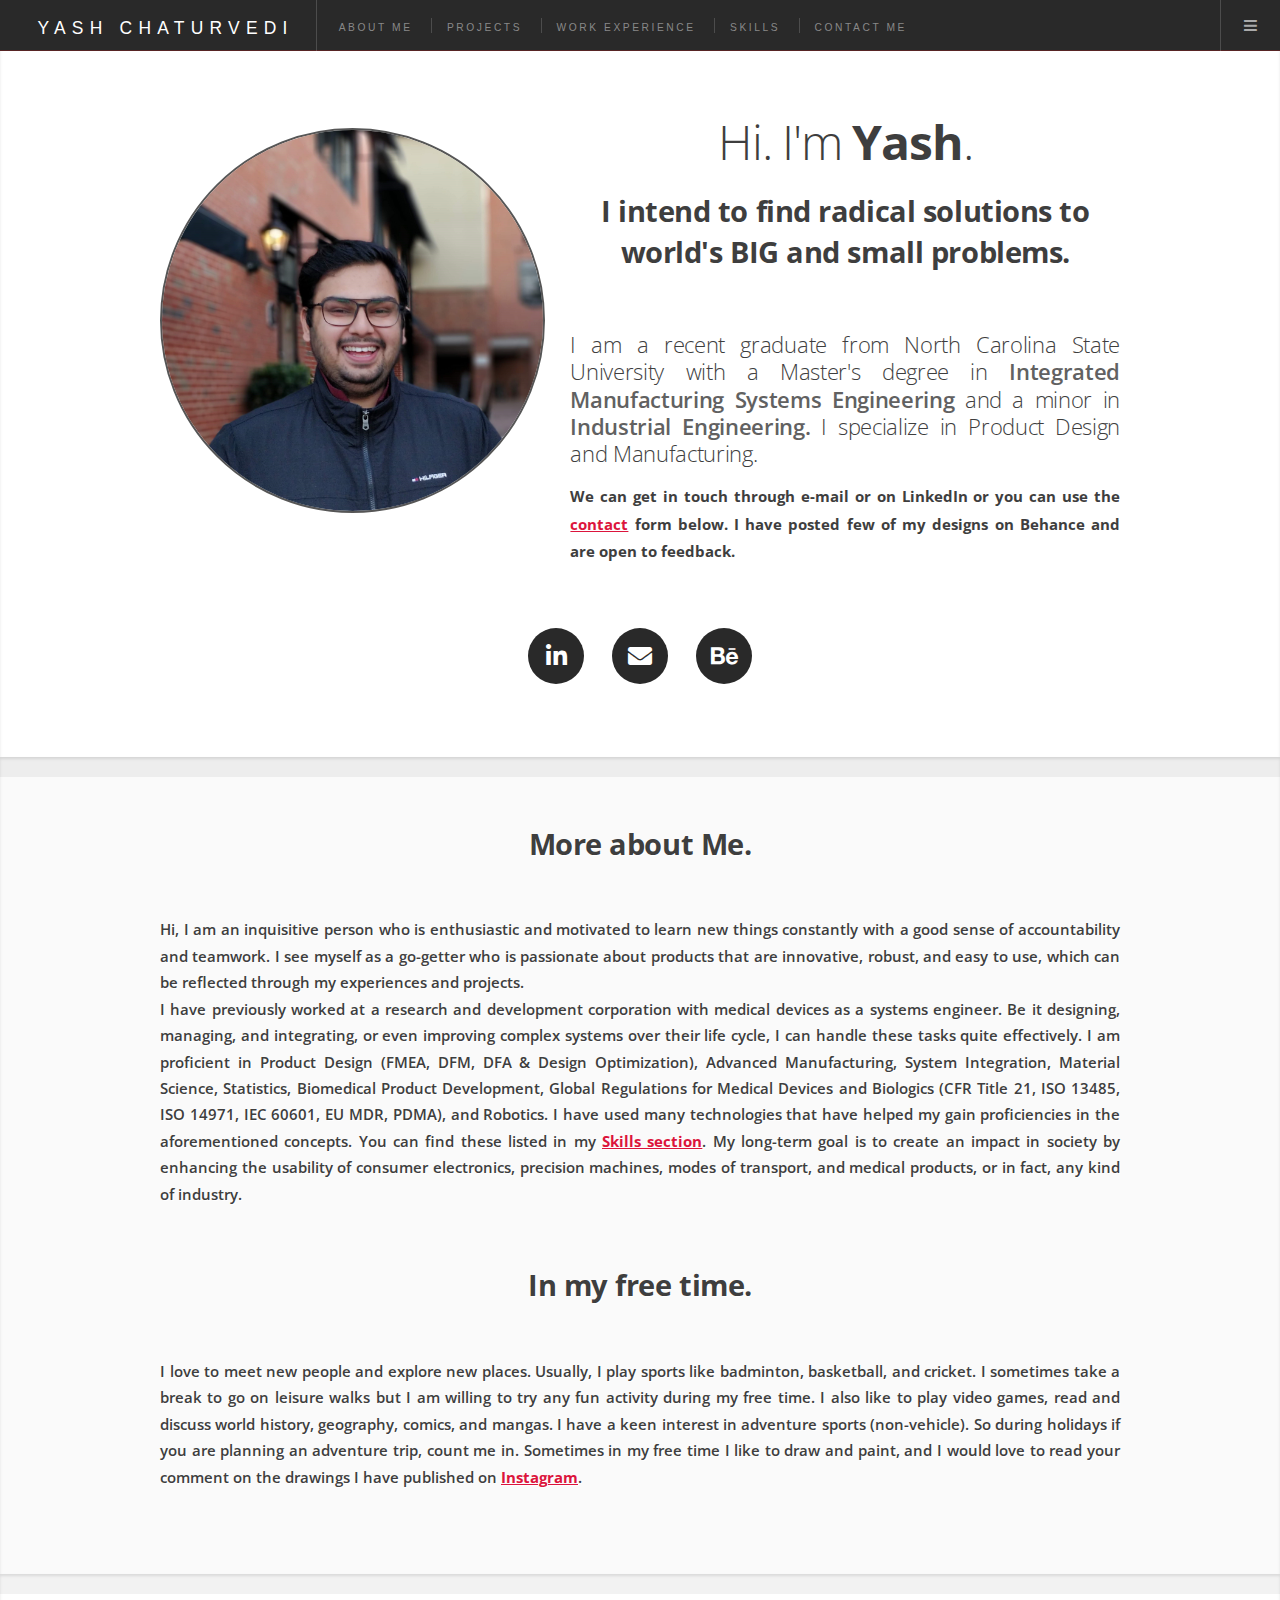
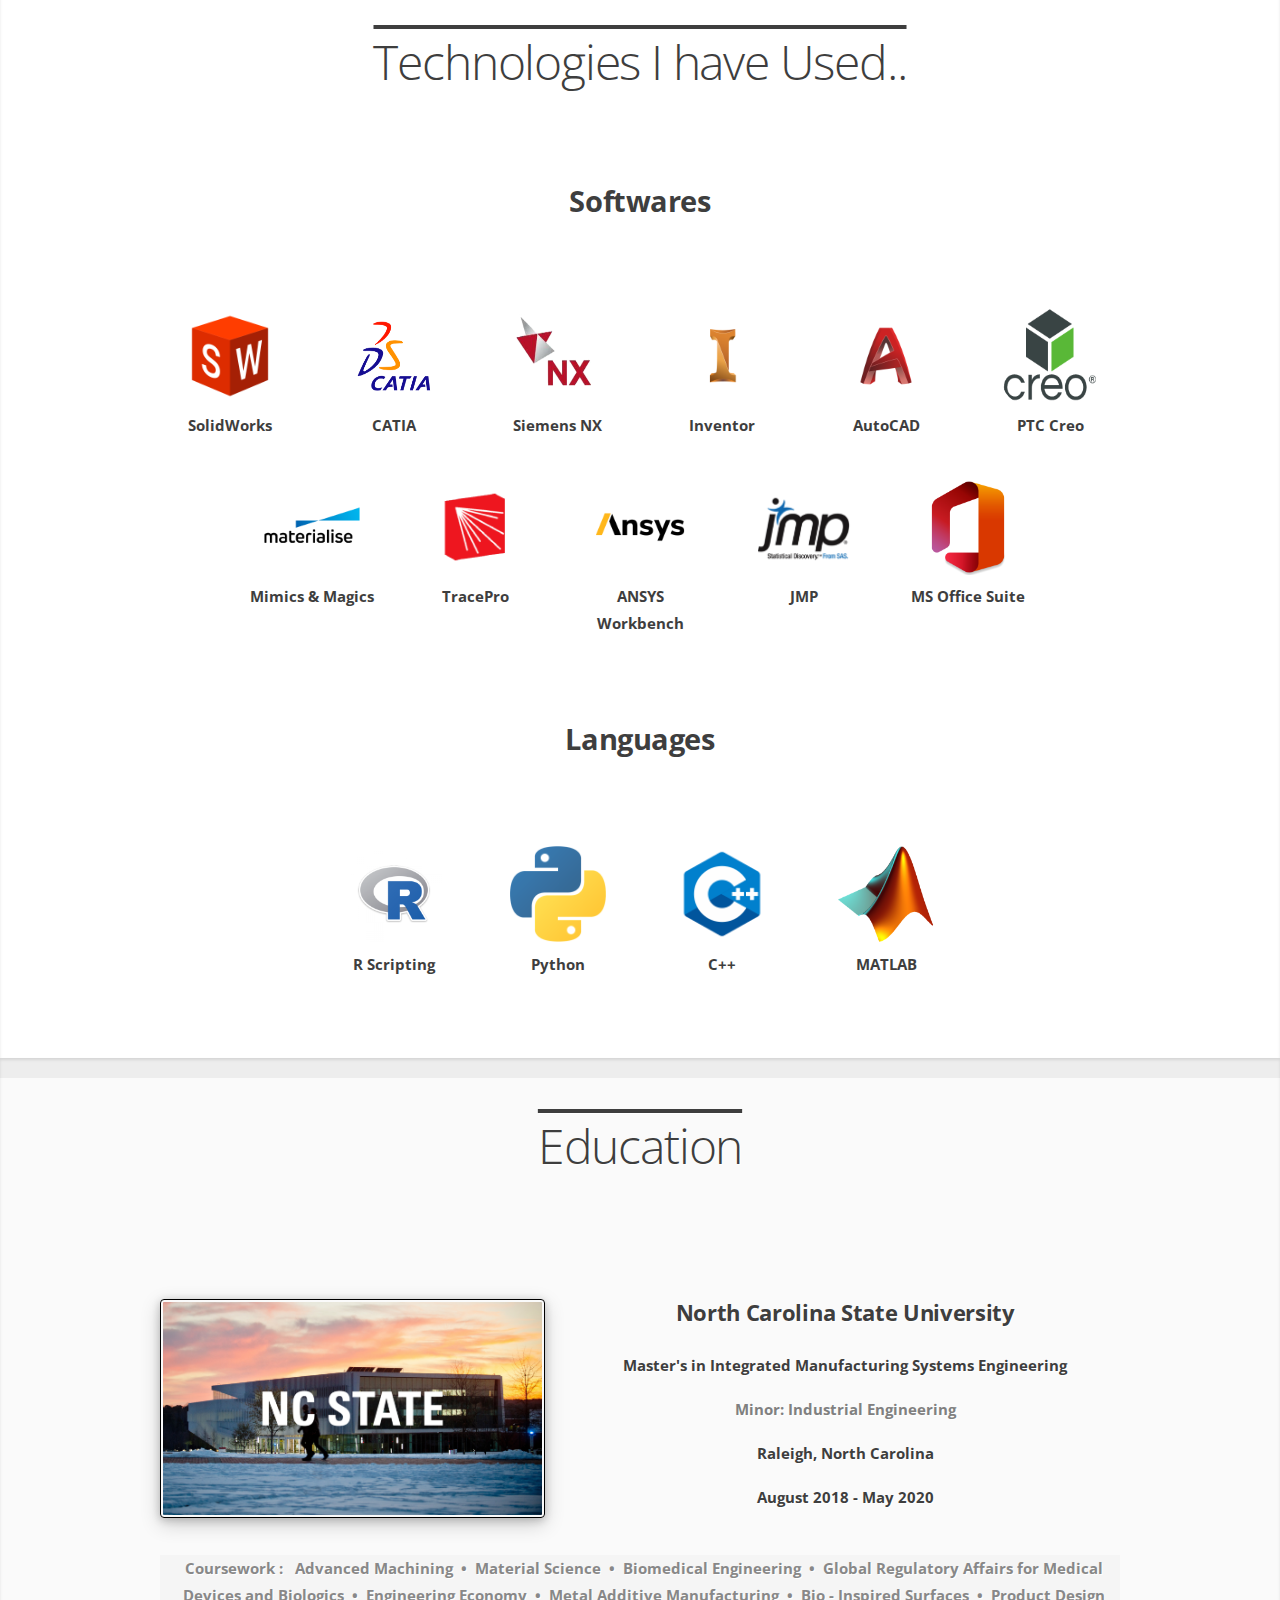
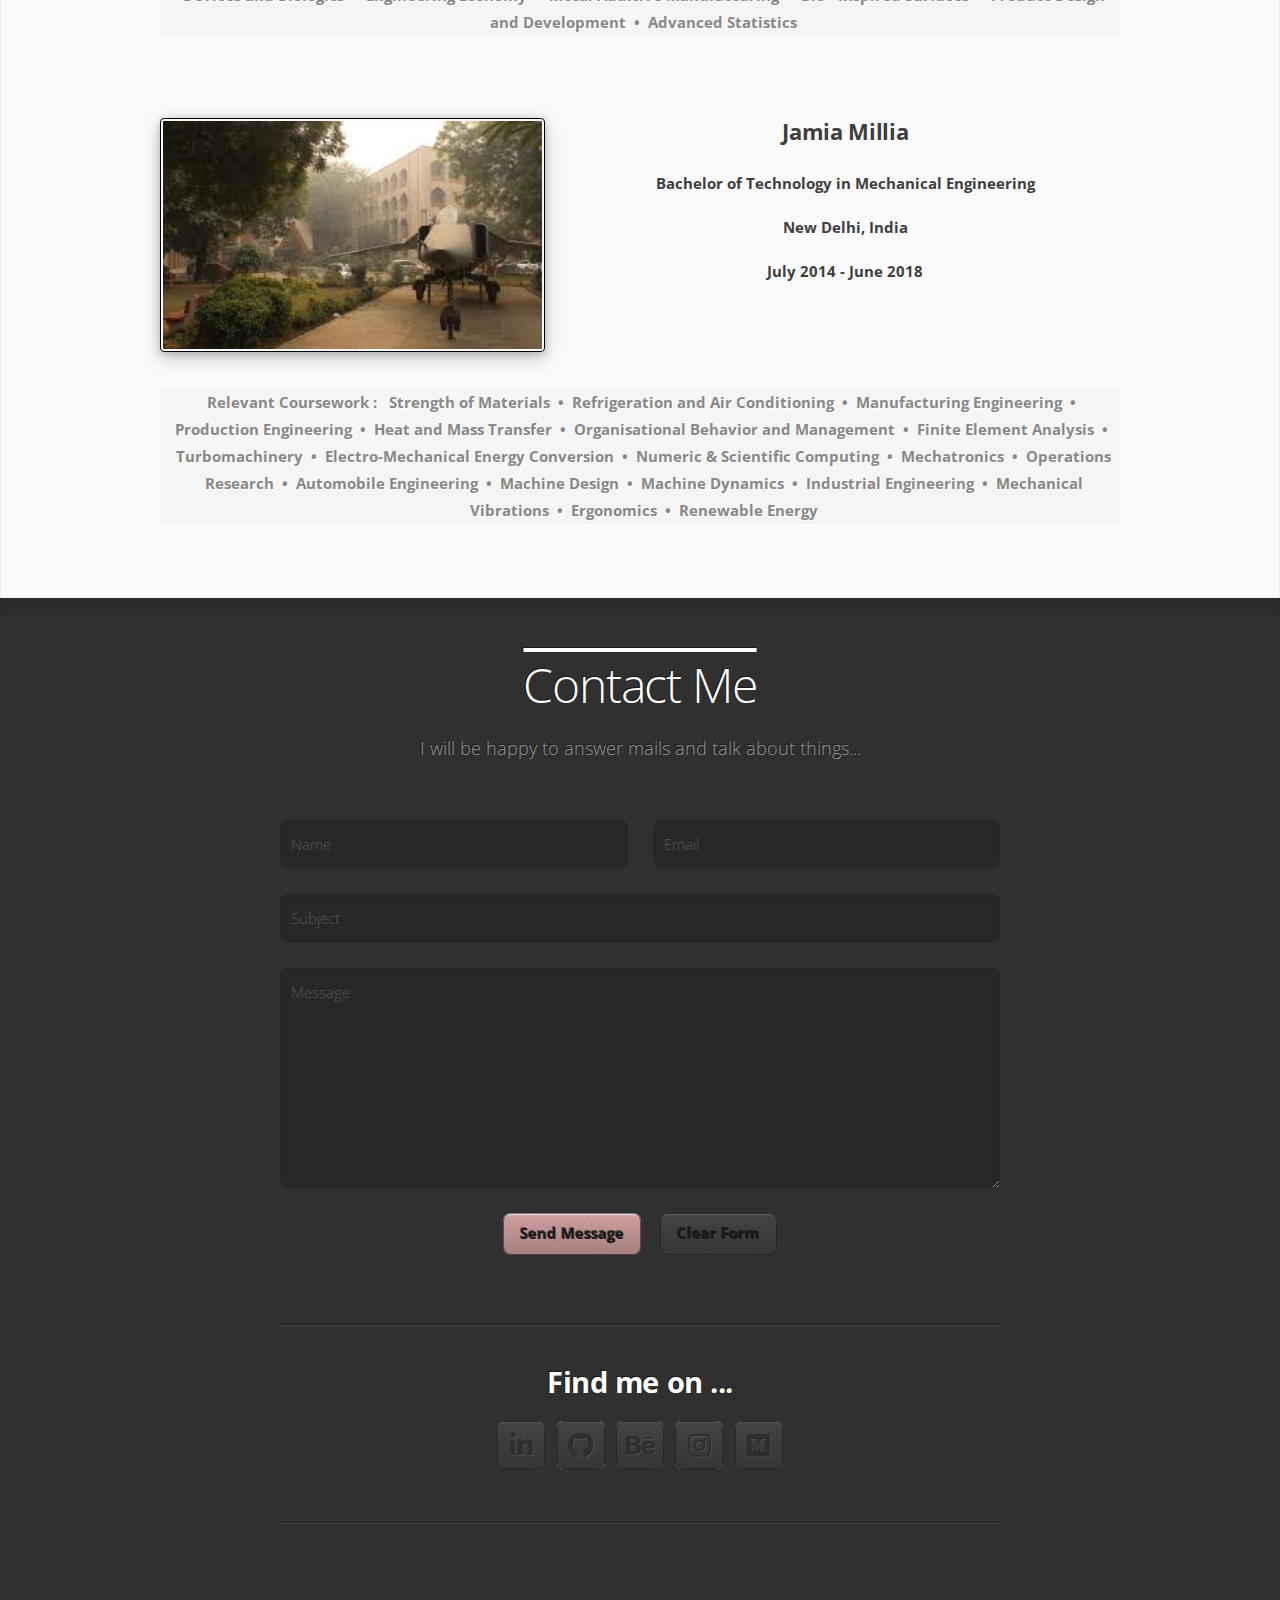
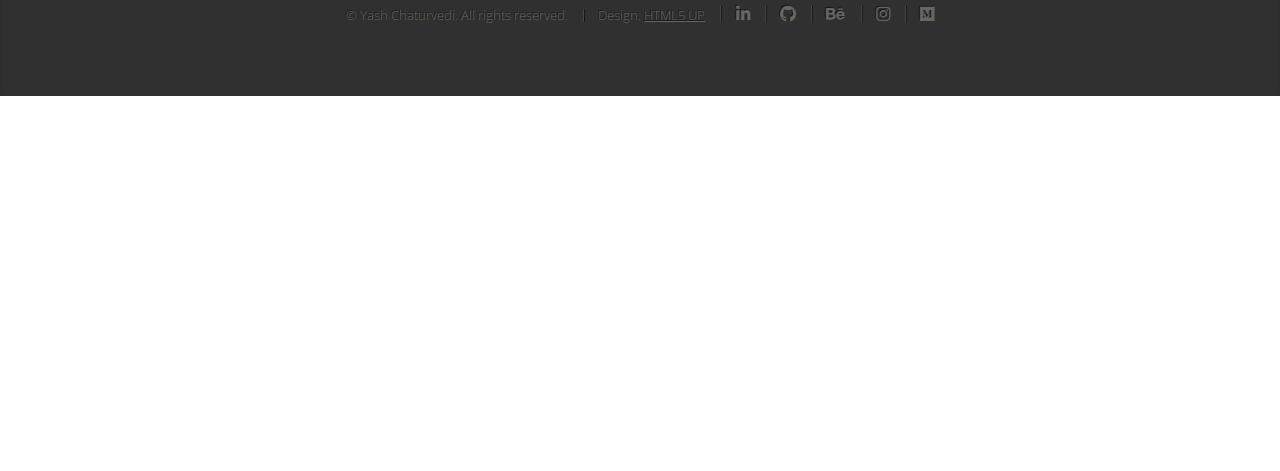
==== commit 8ee88356: "change reversed" ====
--- a/index.html
+++ b/index.html
@@ -9,7 +9,7 @@
     <meta name="theme-color" content="#d55b5d">
     <meta name="description"
         content="Hi!! I am Yash. I am a constant learner who is inquisitive about everything. You can get to know more about my latest work and projects here.">
-    <meta property="og:image" content="images/yash_thumbnai.jpg" />
+    <meta property="og:image" content="images/yash_thumbnail.jpg" />
     <meta property="og:title" content="Yash Chaturvedi - Portfolio" />
     <meta property="og:description"
         content="Hi!! I am Yash. I am a constant learner who is inquisitive about everything. You can get to know more about my latest work and projects here.">
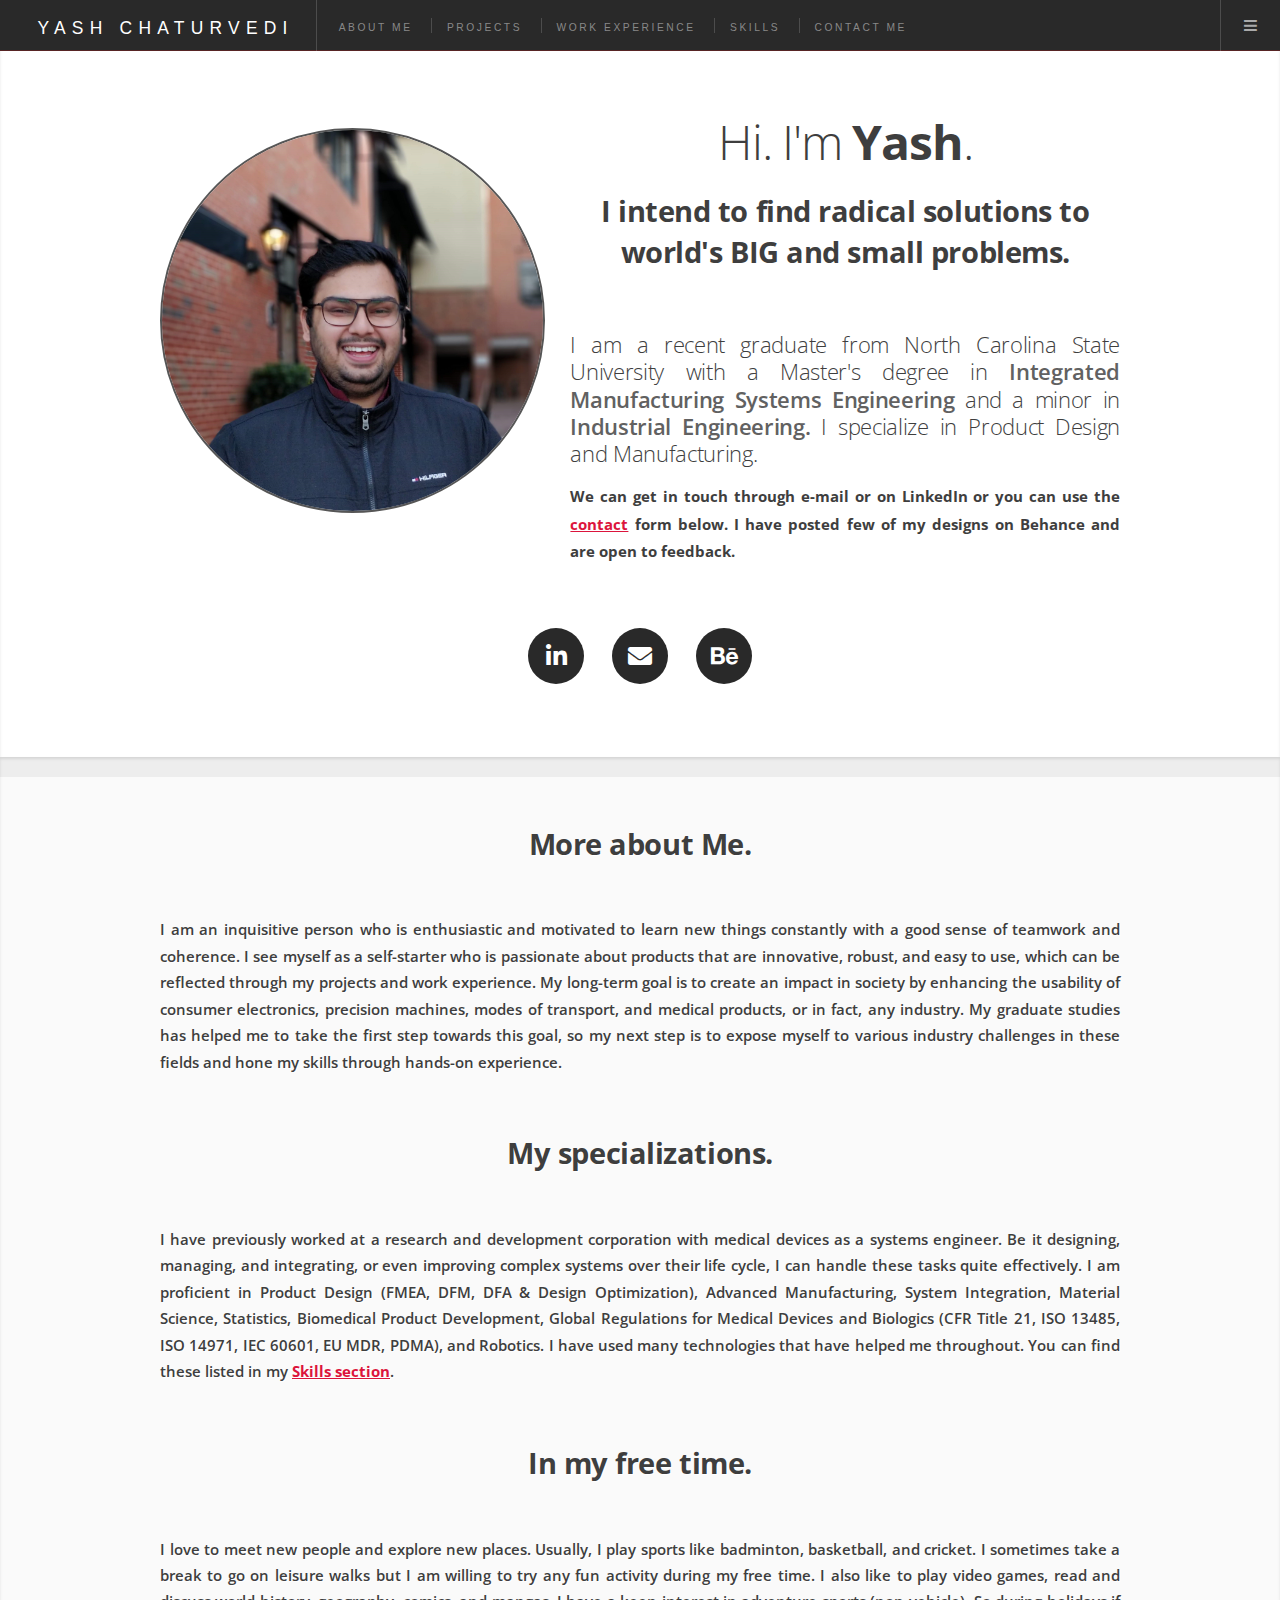
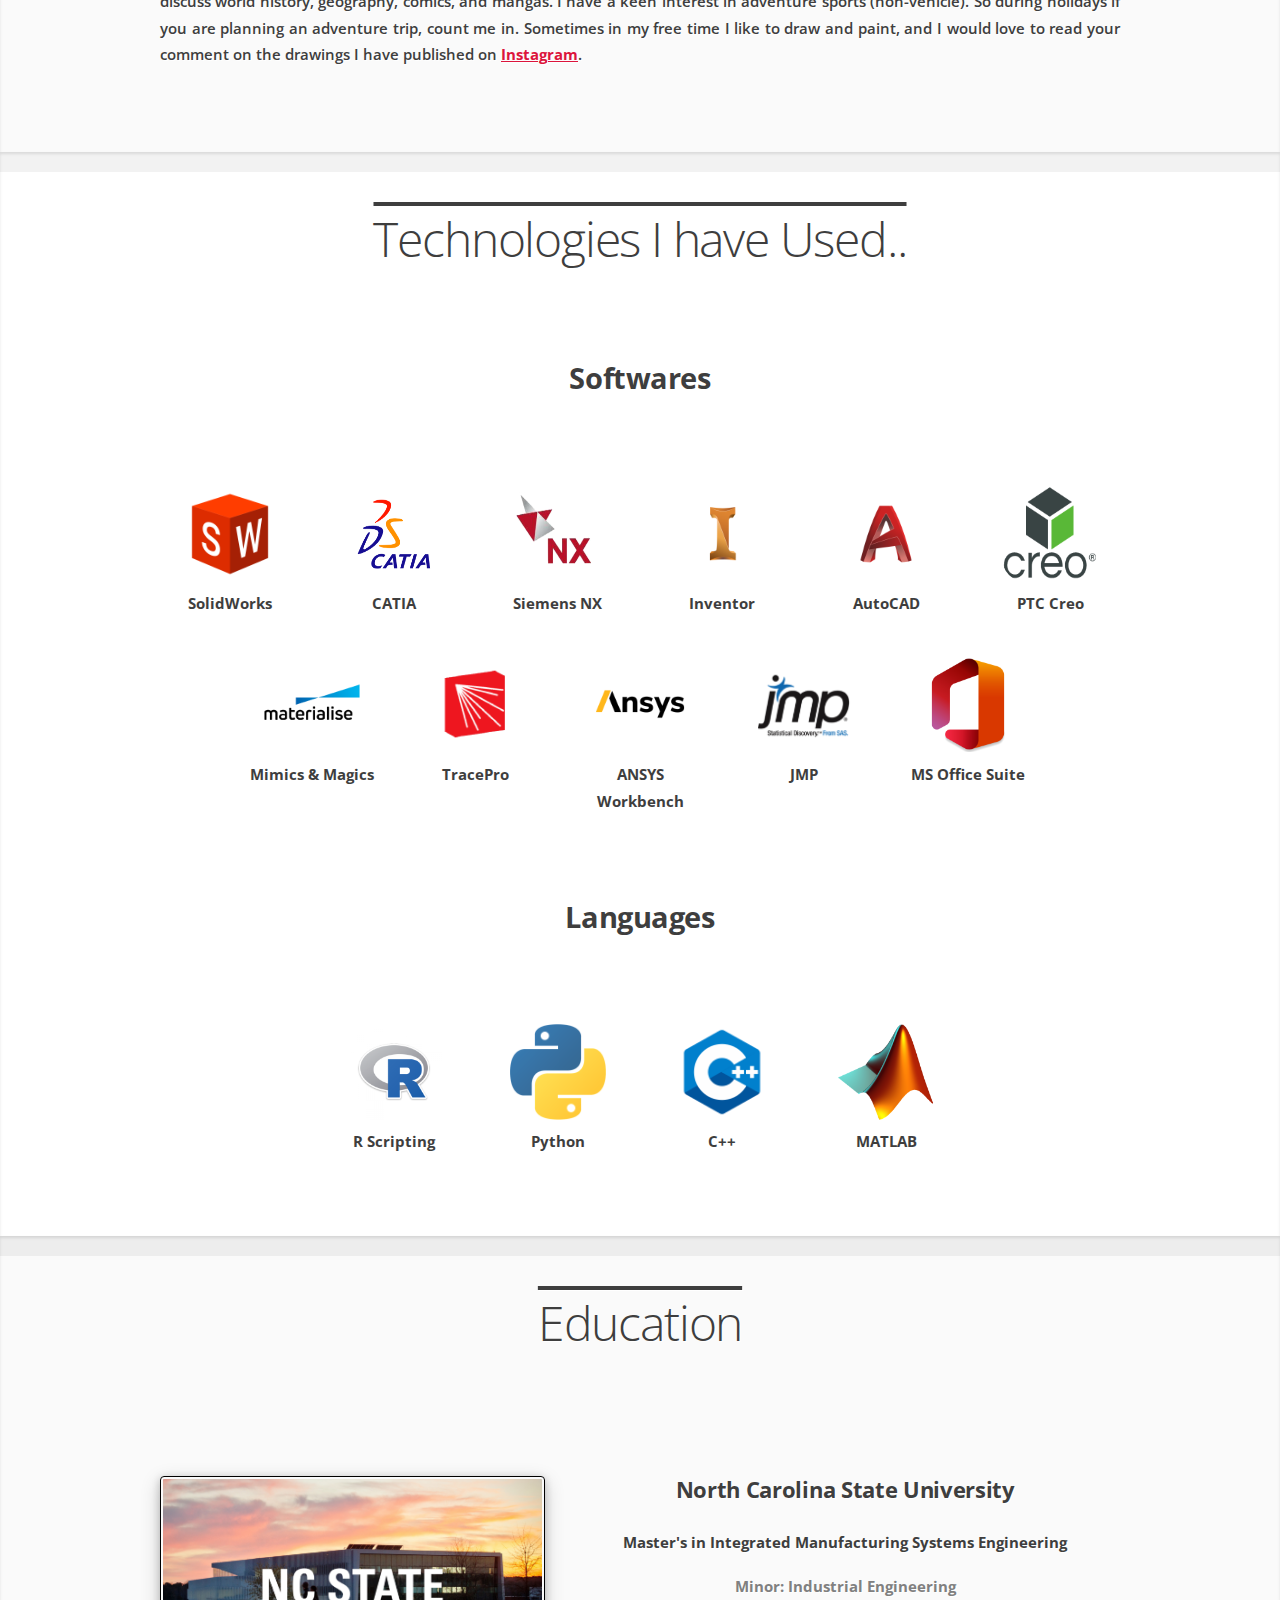
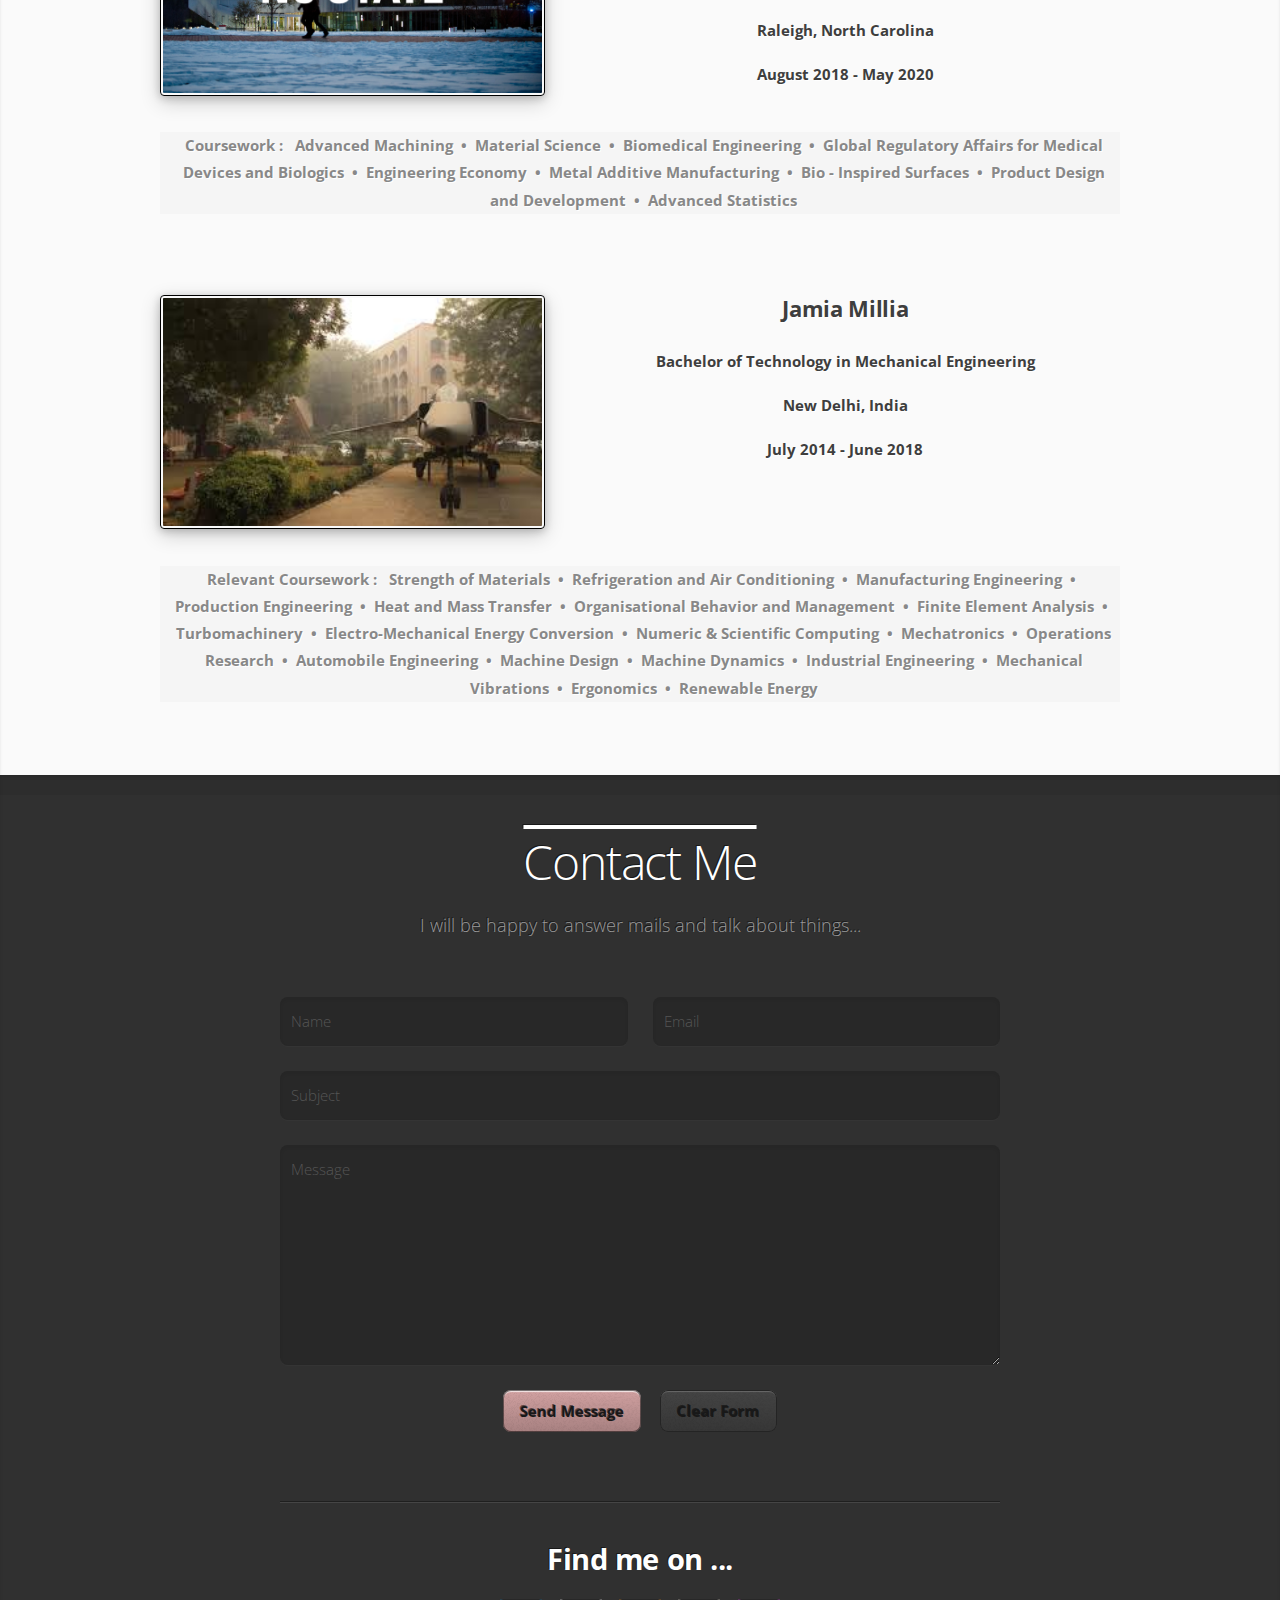
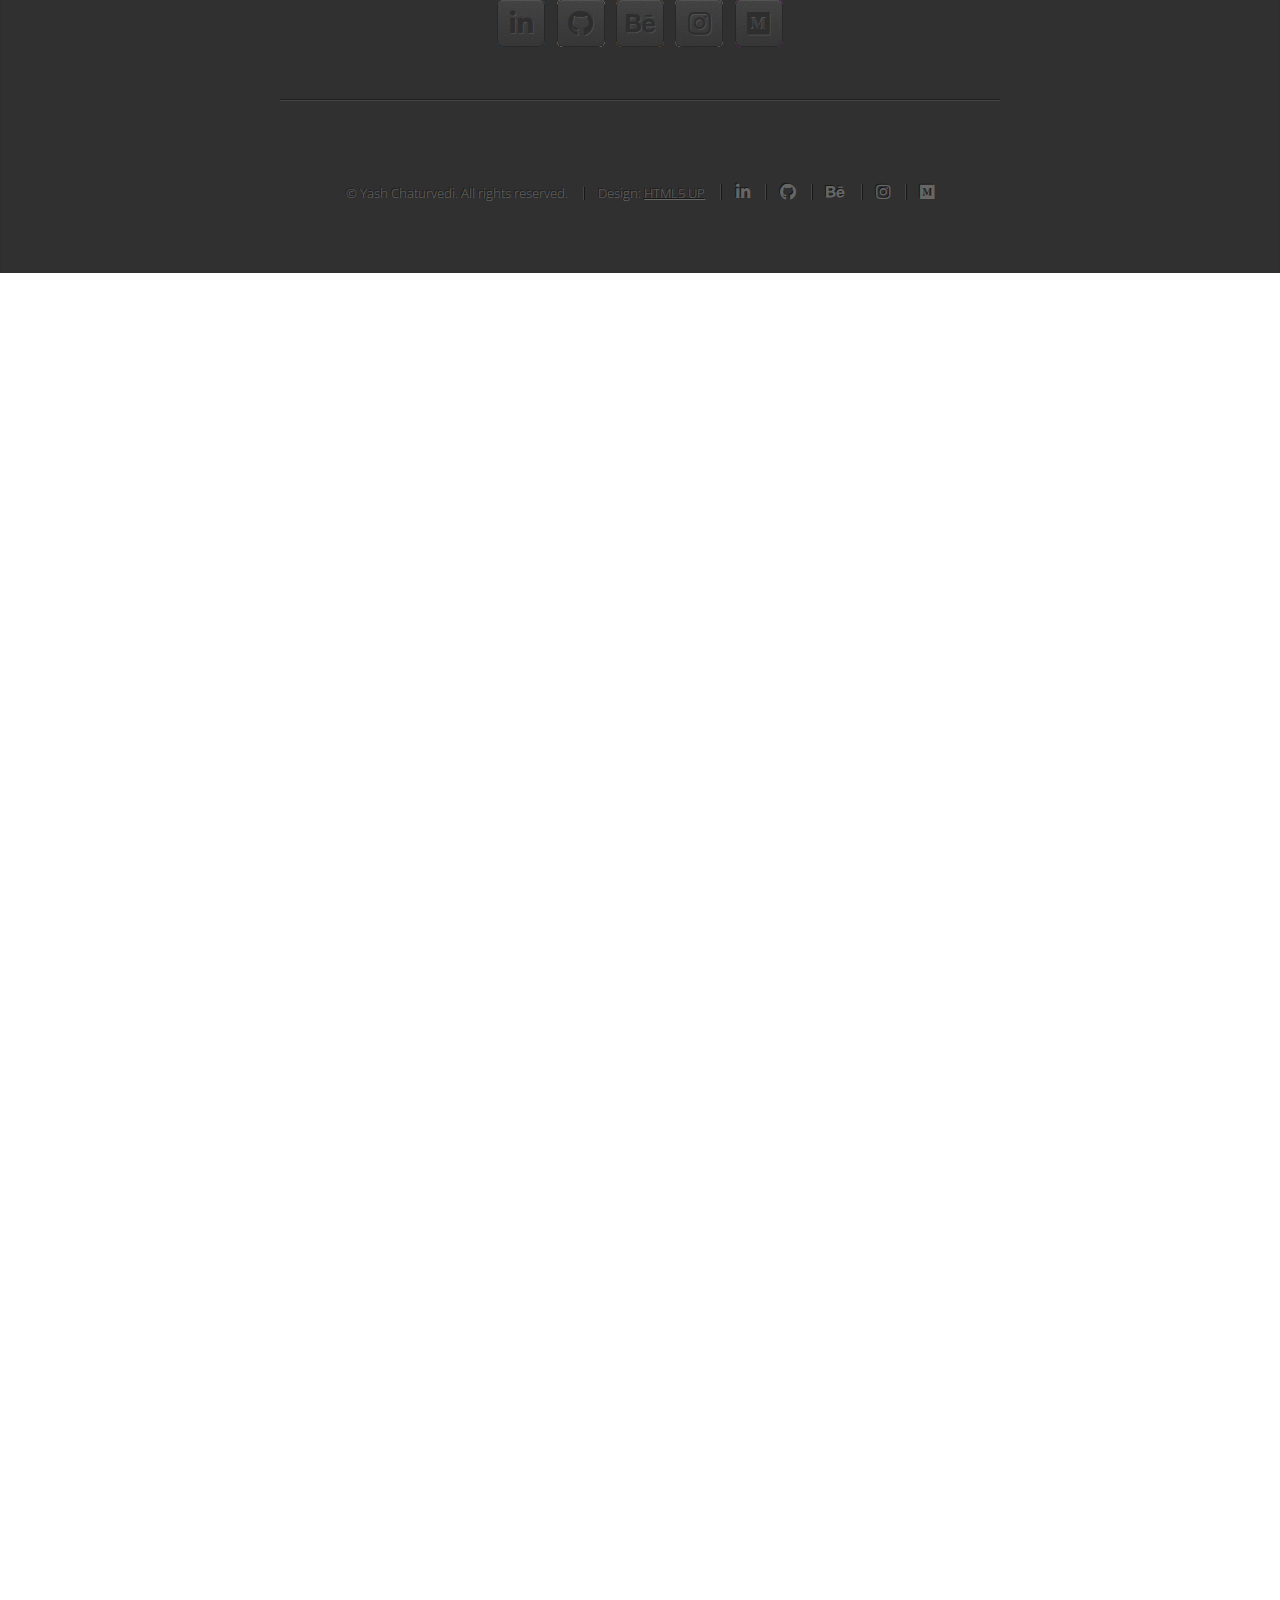
==== commit 9eb99f55: "top button added" ====
--- a/index.html
+++ b/index.html
@@ -36,6 +36,7 @@
 </head>
 
 <body>
+    <a id="back2Top" title="Back to top" href="#">&#10148;</a>
 </body>
 
 </html>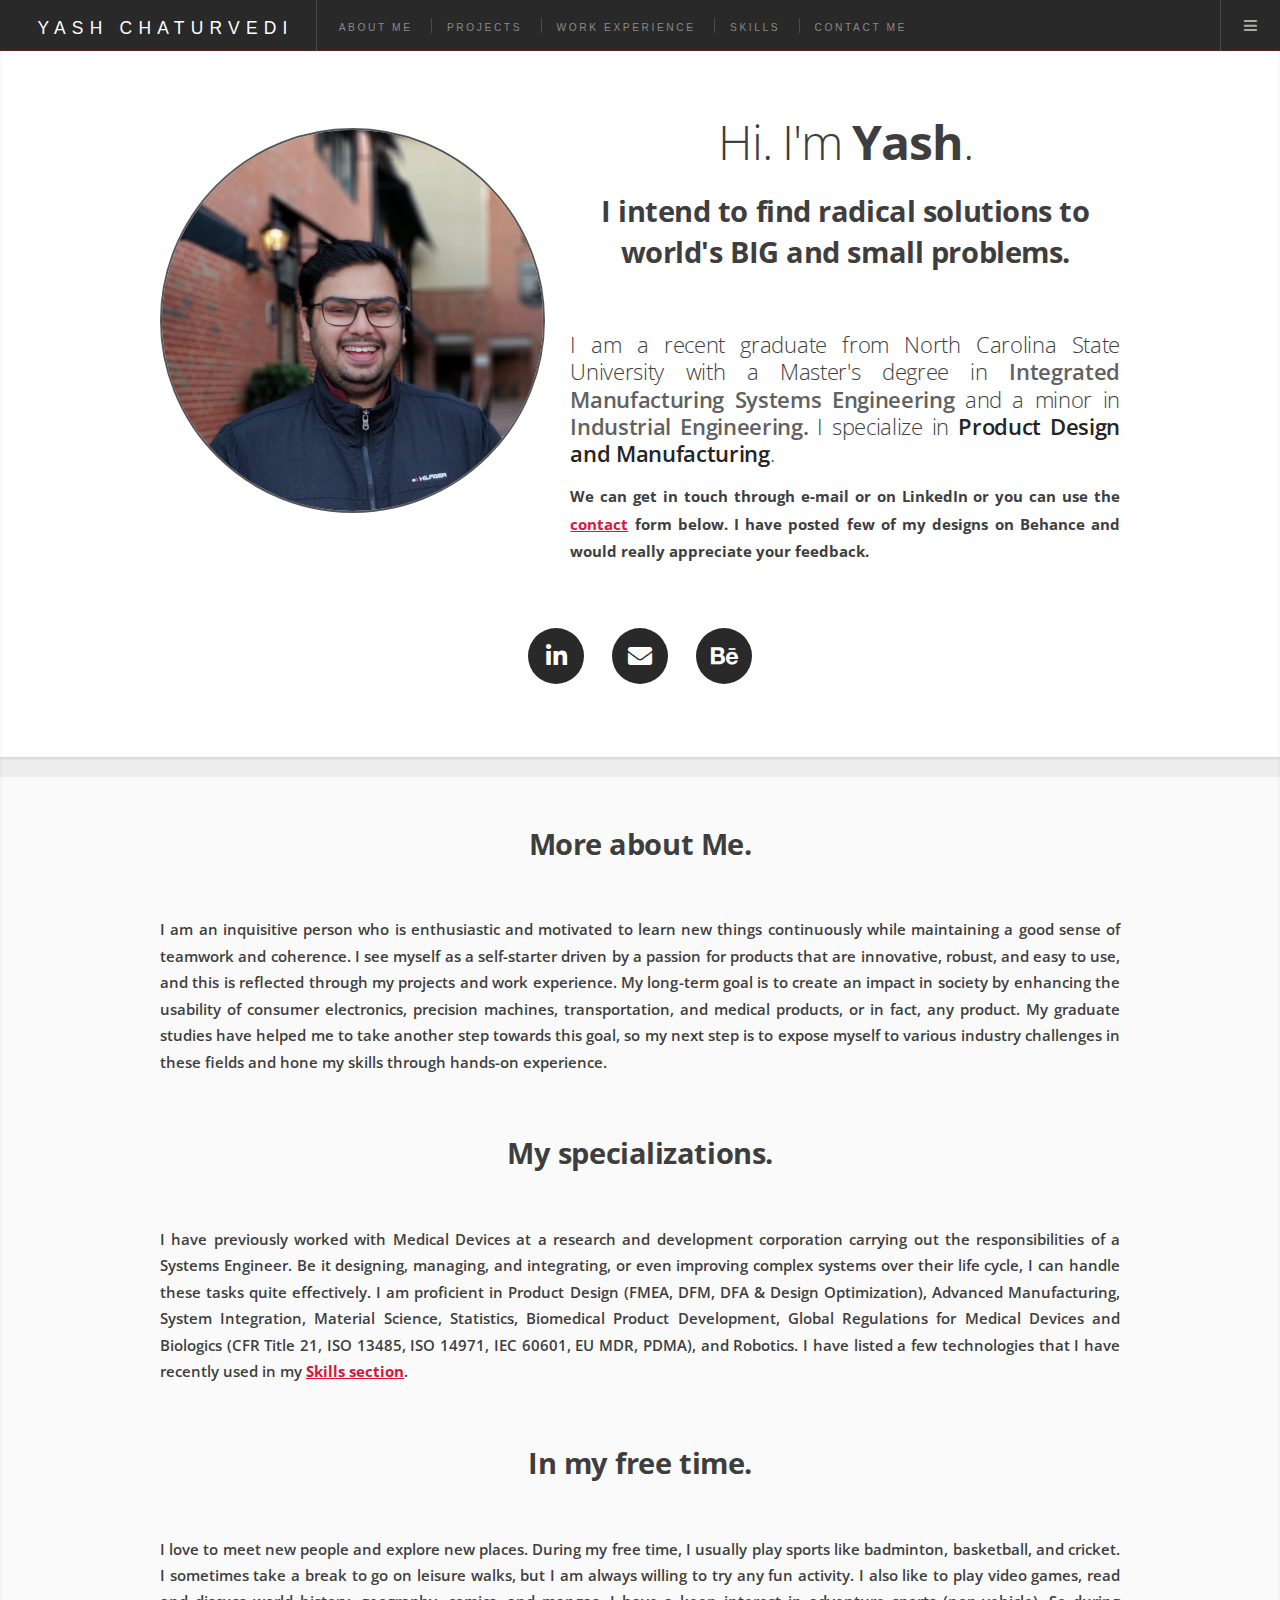
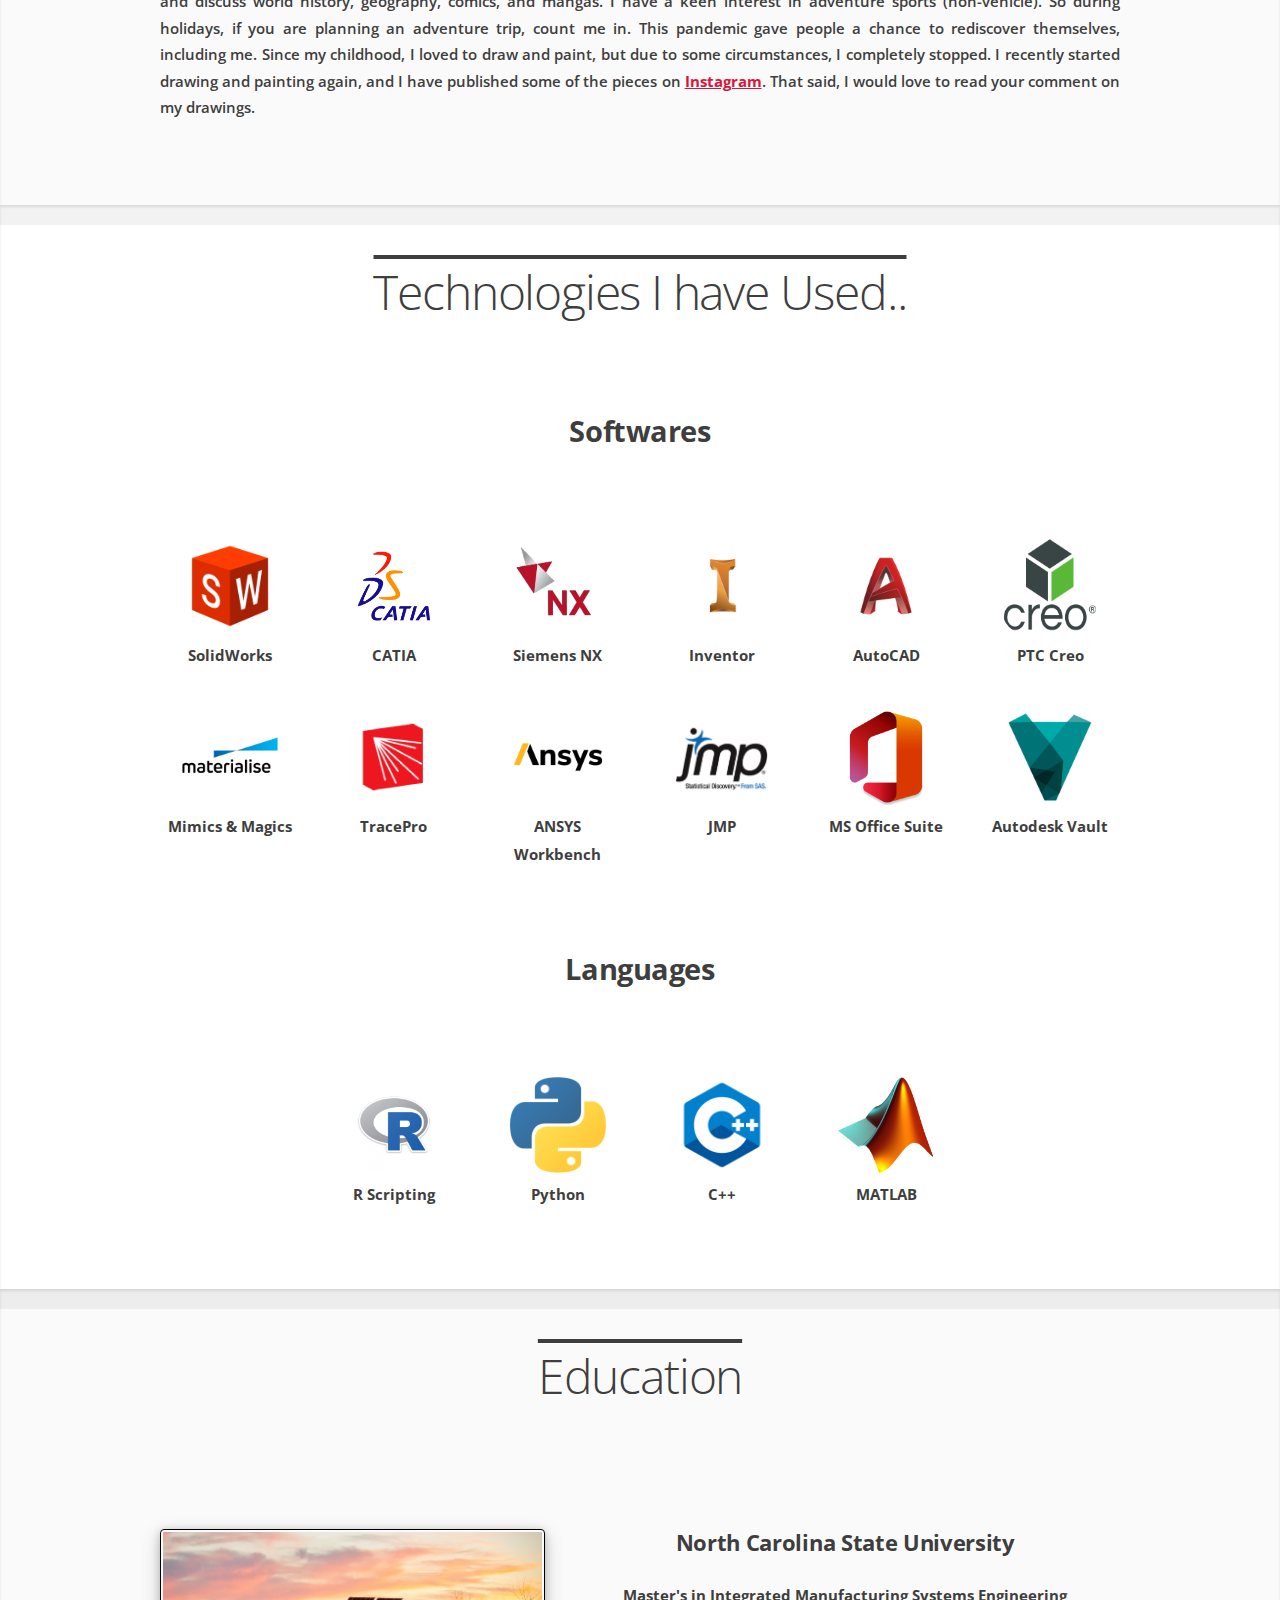
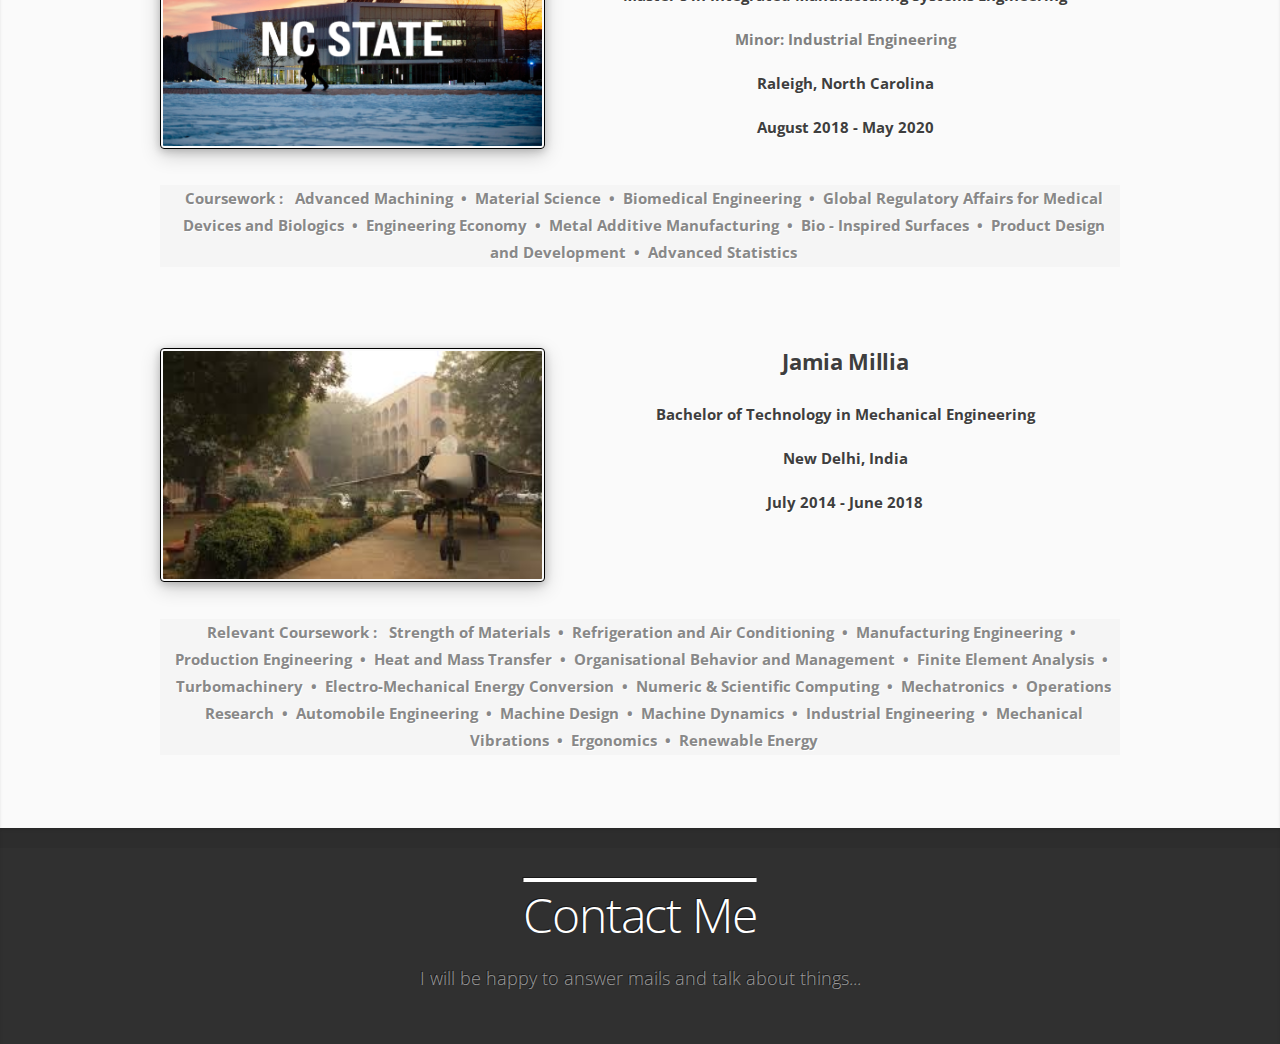
==== commit 80f81052: "site url" ====
--- a/index.html
+++ b/index.html
@@ -11,6 +11,7 @@
         content="Hi!! I am Yash. I am a constant learner who is inquisitive about everything. You can get to know more about my latest work and projects here.">
     <meta property="og:image" content="images/yash_thumbnail.jpg" />
     <meta property="og:title" content="Yash Chaturvedi - Portfolio" />
+    <meta property="og:url" content="https://yashchaturvedi.com" />
     <meta property="og:description"
         content="Hi!! I am Yash. I am a constant learner who is inquisitive about everything. You can get to know more about my latest work and projects here.">
     <link rel="apple-touch-icon" sizes="57x57" href="images/favico/apple-icon-57x57.png">
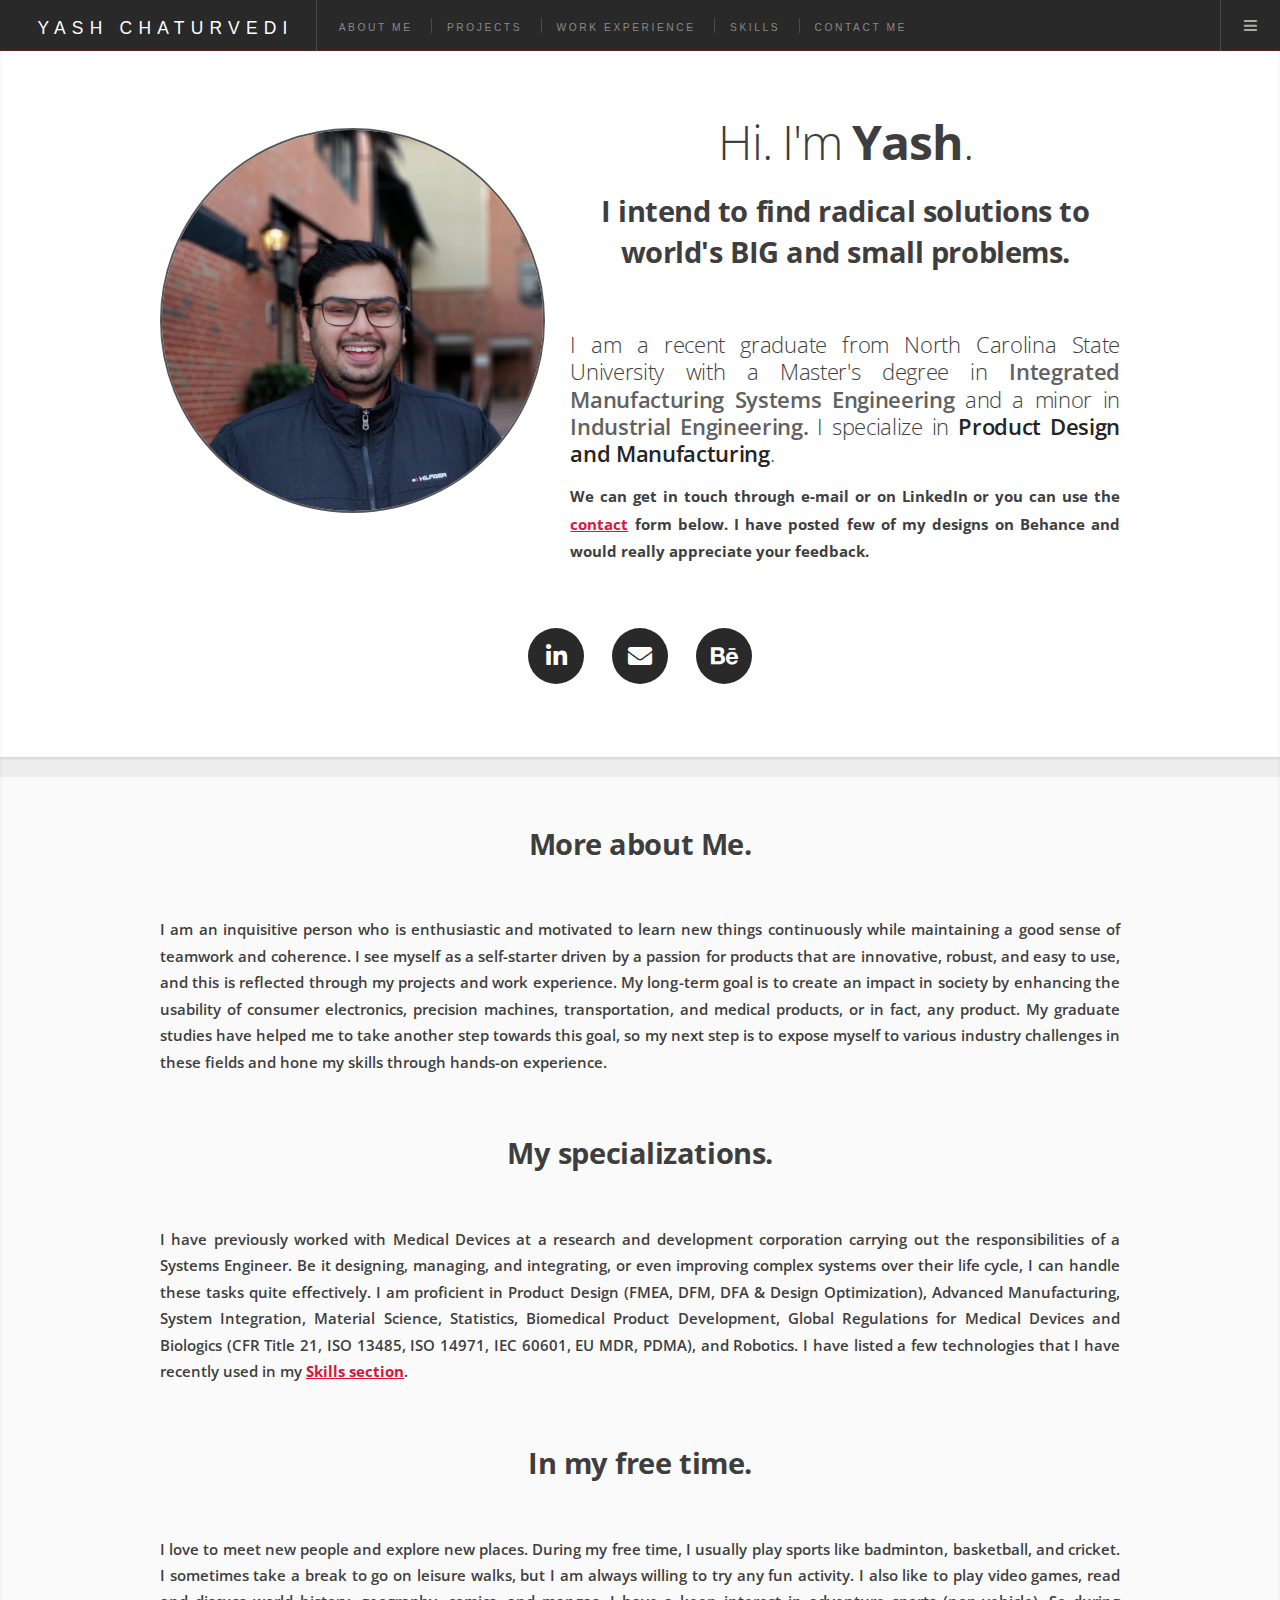
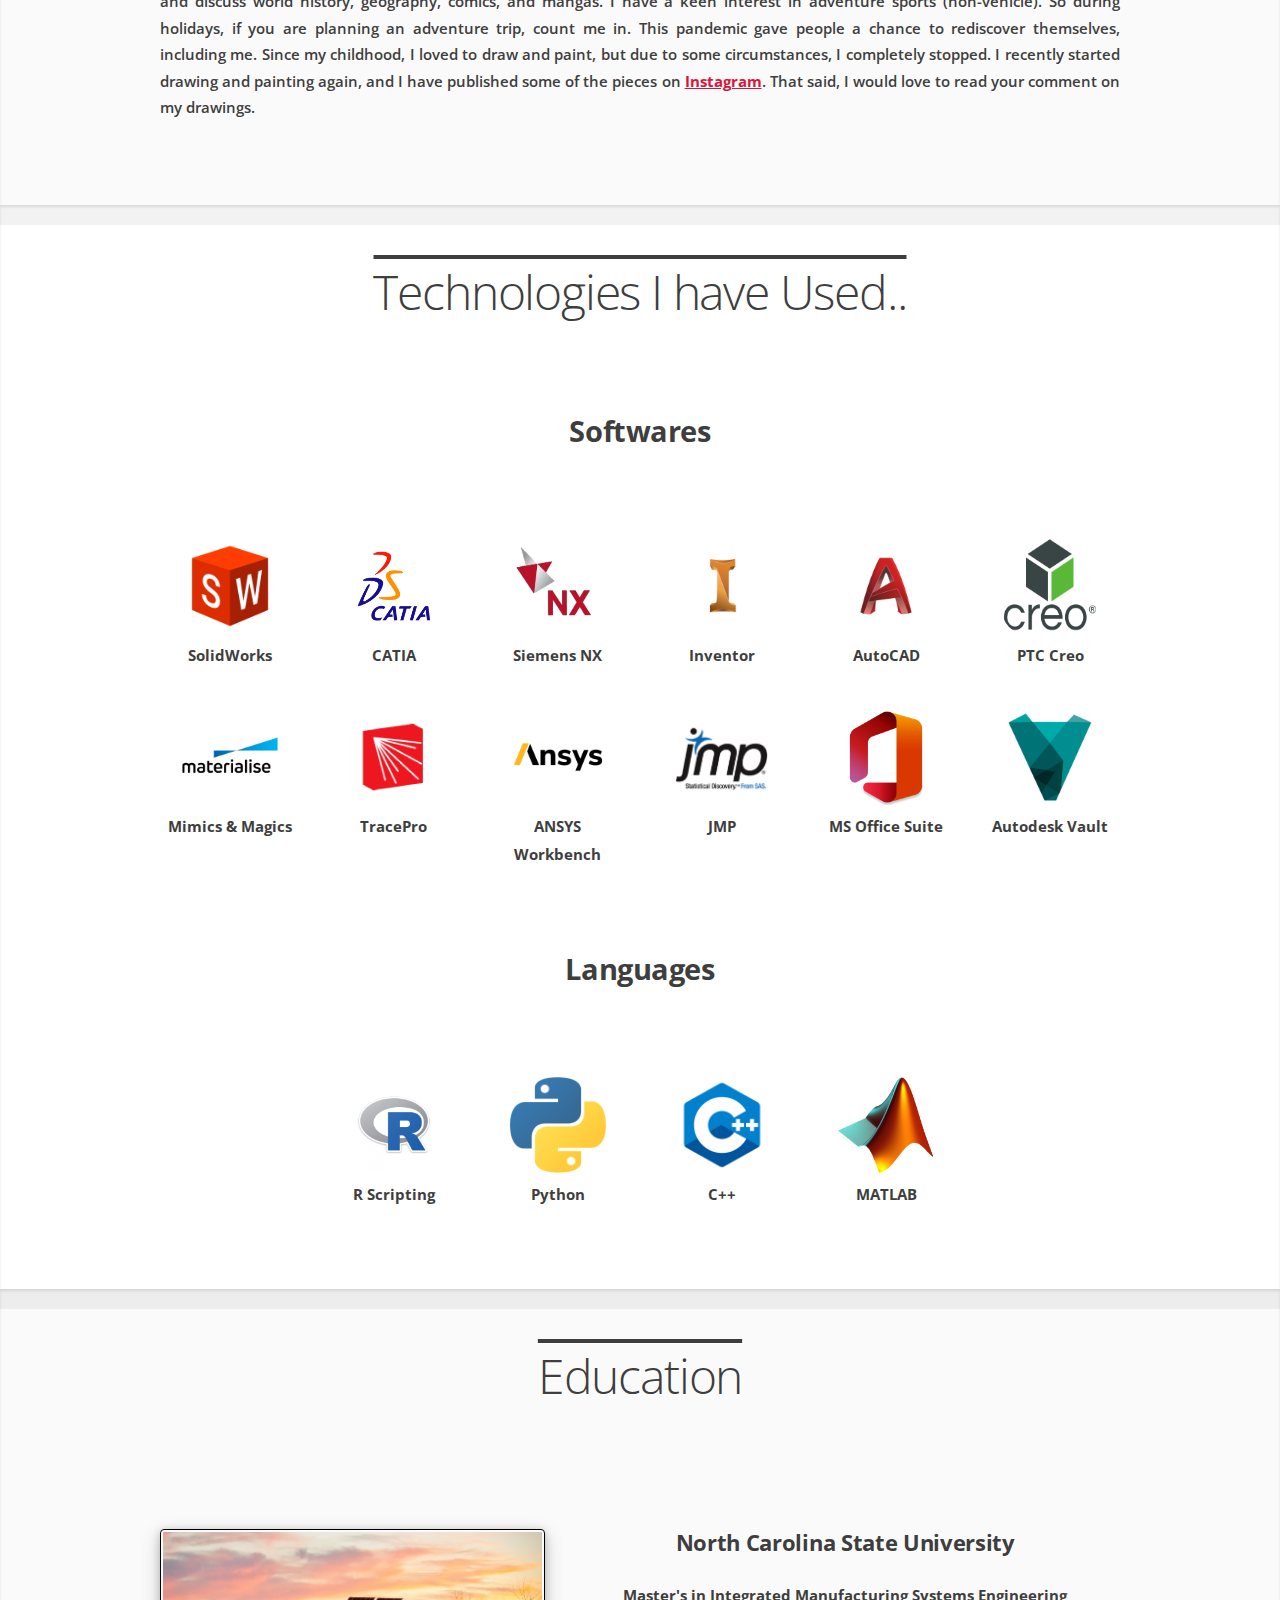
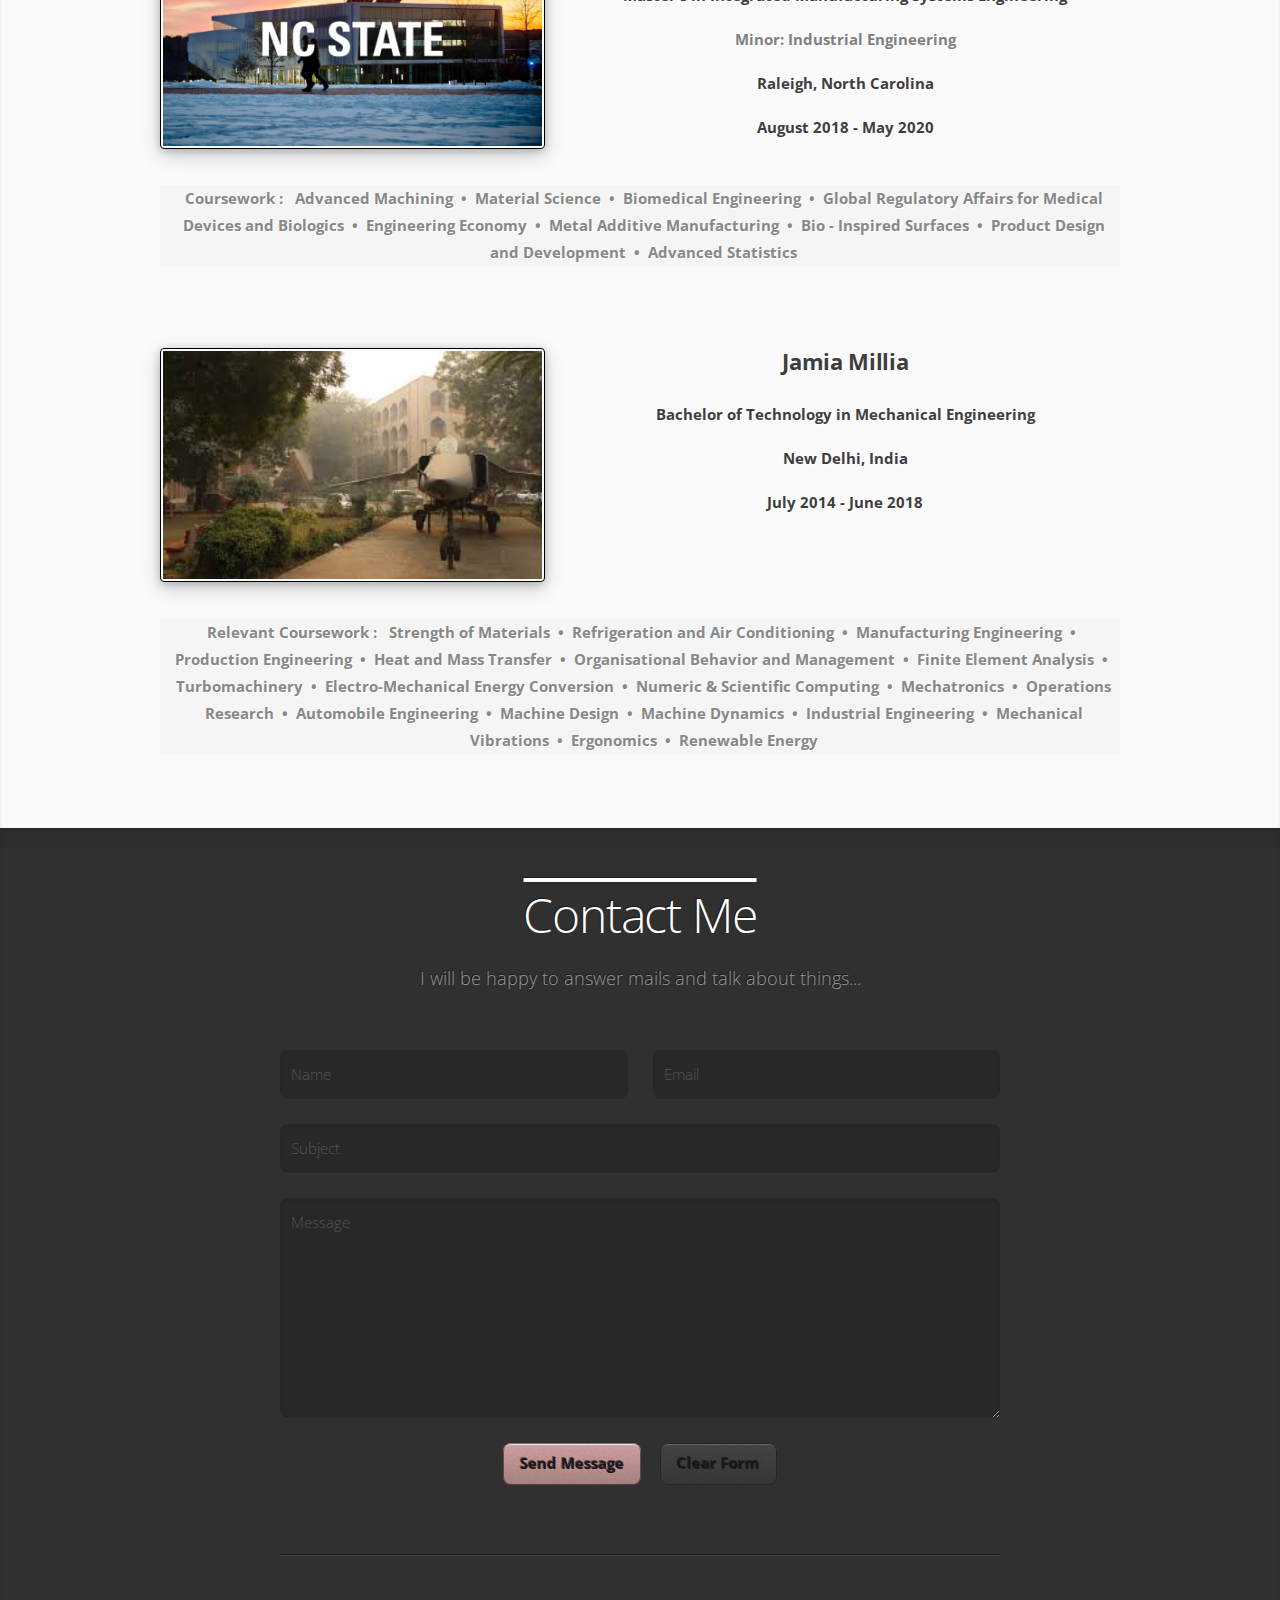
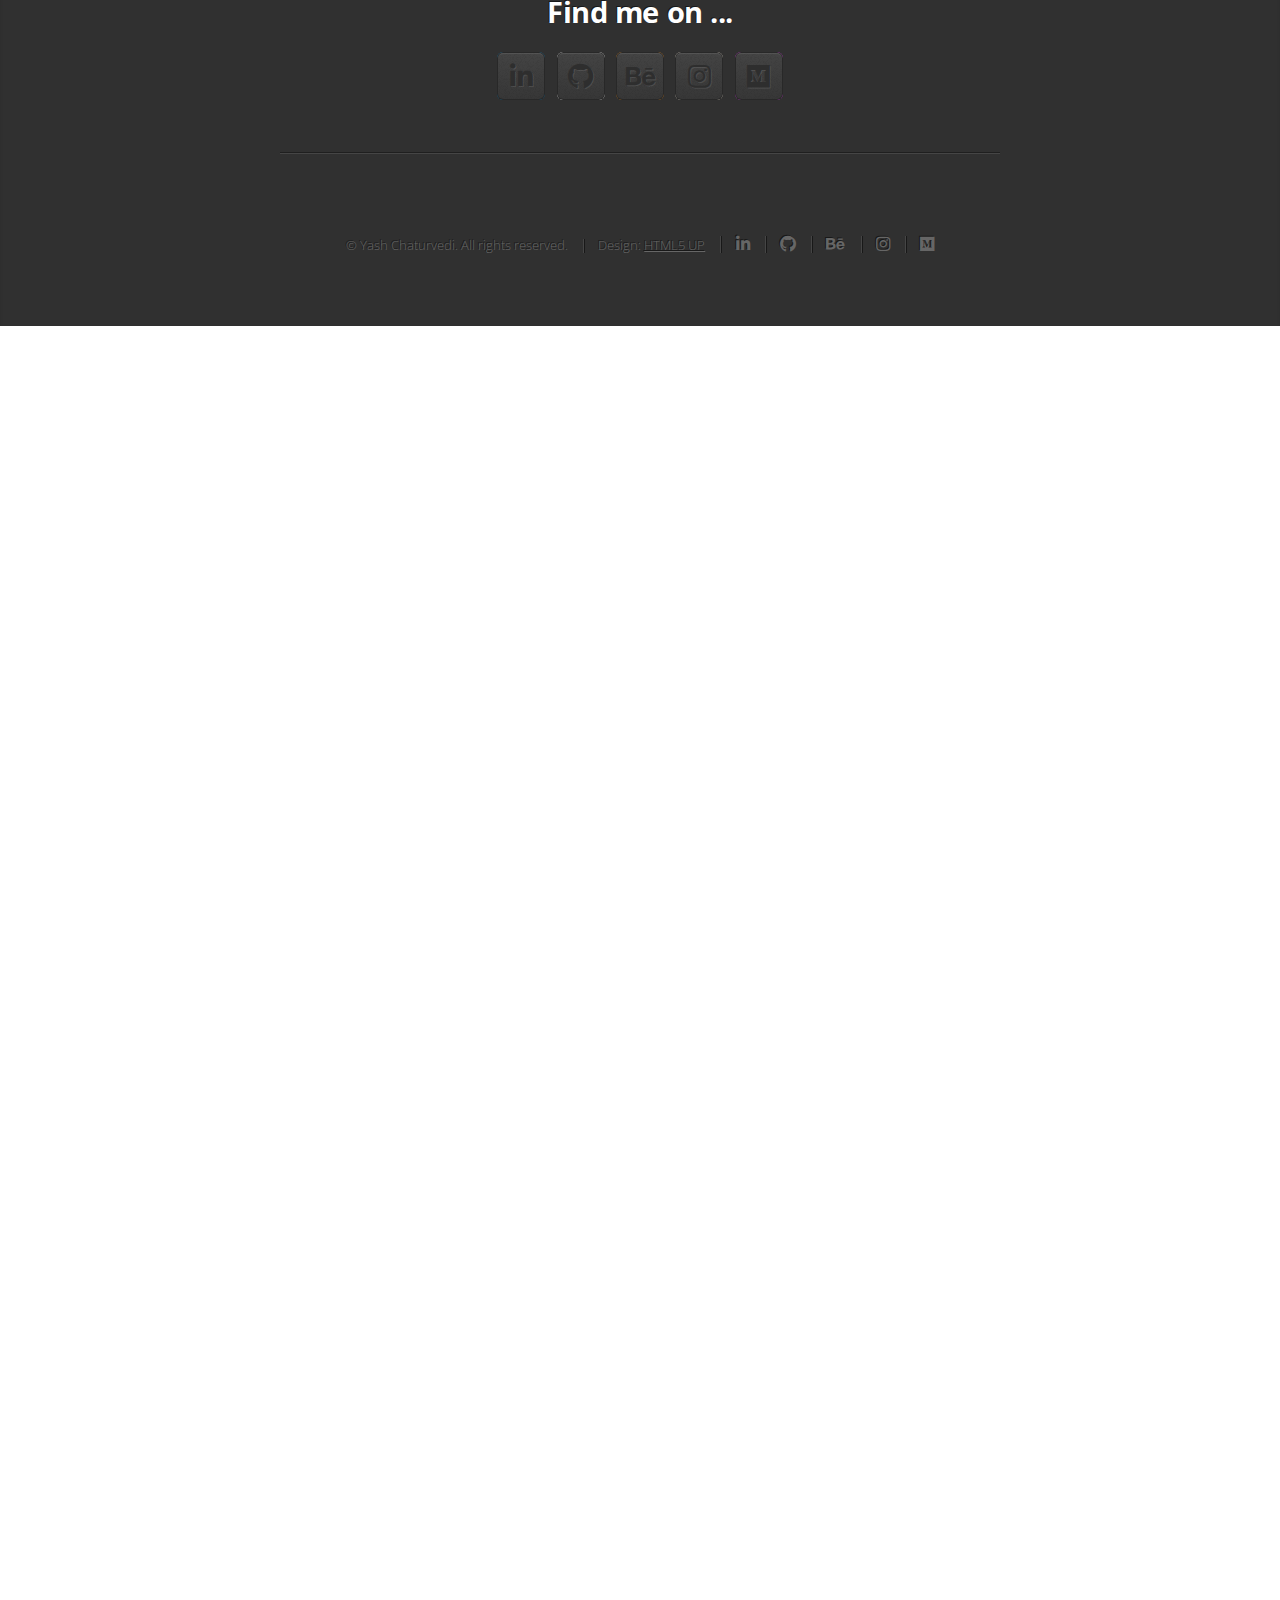
==== commit 5d311e22: "url" ====
--- a/index.html
+++ b/index.html
@@ -9,9 +9,9 @@
     <meta name="theme-color" content="#d55b5d">
     <meta name="description"
         content="Hi!! I am Yash. I am a constant learner who is inquisitive about everything. You can get to know more about my latest work and projects here.">
-    <meta property="og:image" content="images/yash_thumbnail.jpg" />
+    <meta property="og:image" content="yashchaturvedi.com/images/yash_thumbnail.jpg" />
     <meta property="og:title" content="Yash Chaturvedi - Portfolio" />
-    <meta property="og:url" content="https://yashchaturvedi.com" />
+    <meta property="og:url" content="yashchaturvedi.com" />
     <meta property="og:description"
         content="Hi!! I am Yash. I am a constant learner who is inquisitive about everything. You can get to know more about my latest work and projects here.">
     <link rel="apple-touch-icon" sizes="57x57" href="images/favico/apple-icon-57x57.png">
@@ -37,7 +37,6 @@
 </head>
 
 <body>
-    <a id="back2Top" title="Back to top" href="#">&#10148;</a>
 </body>
 
 </html>